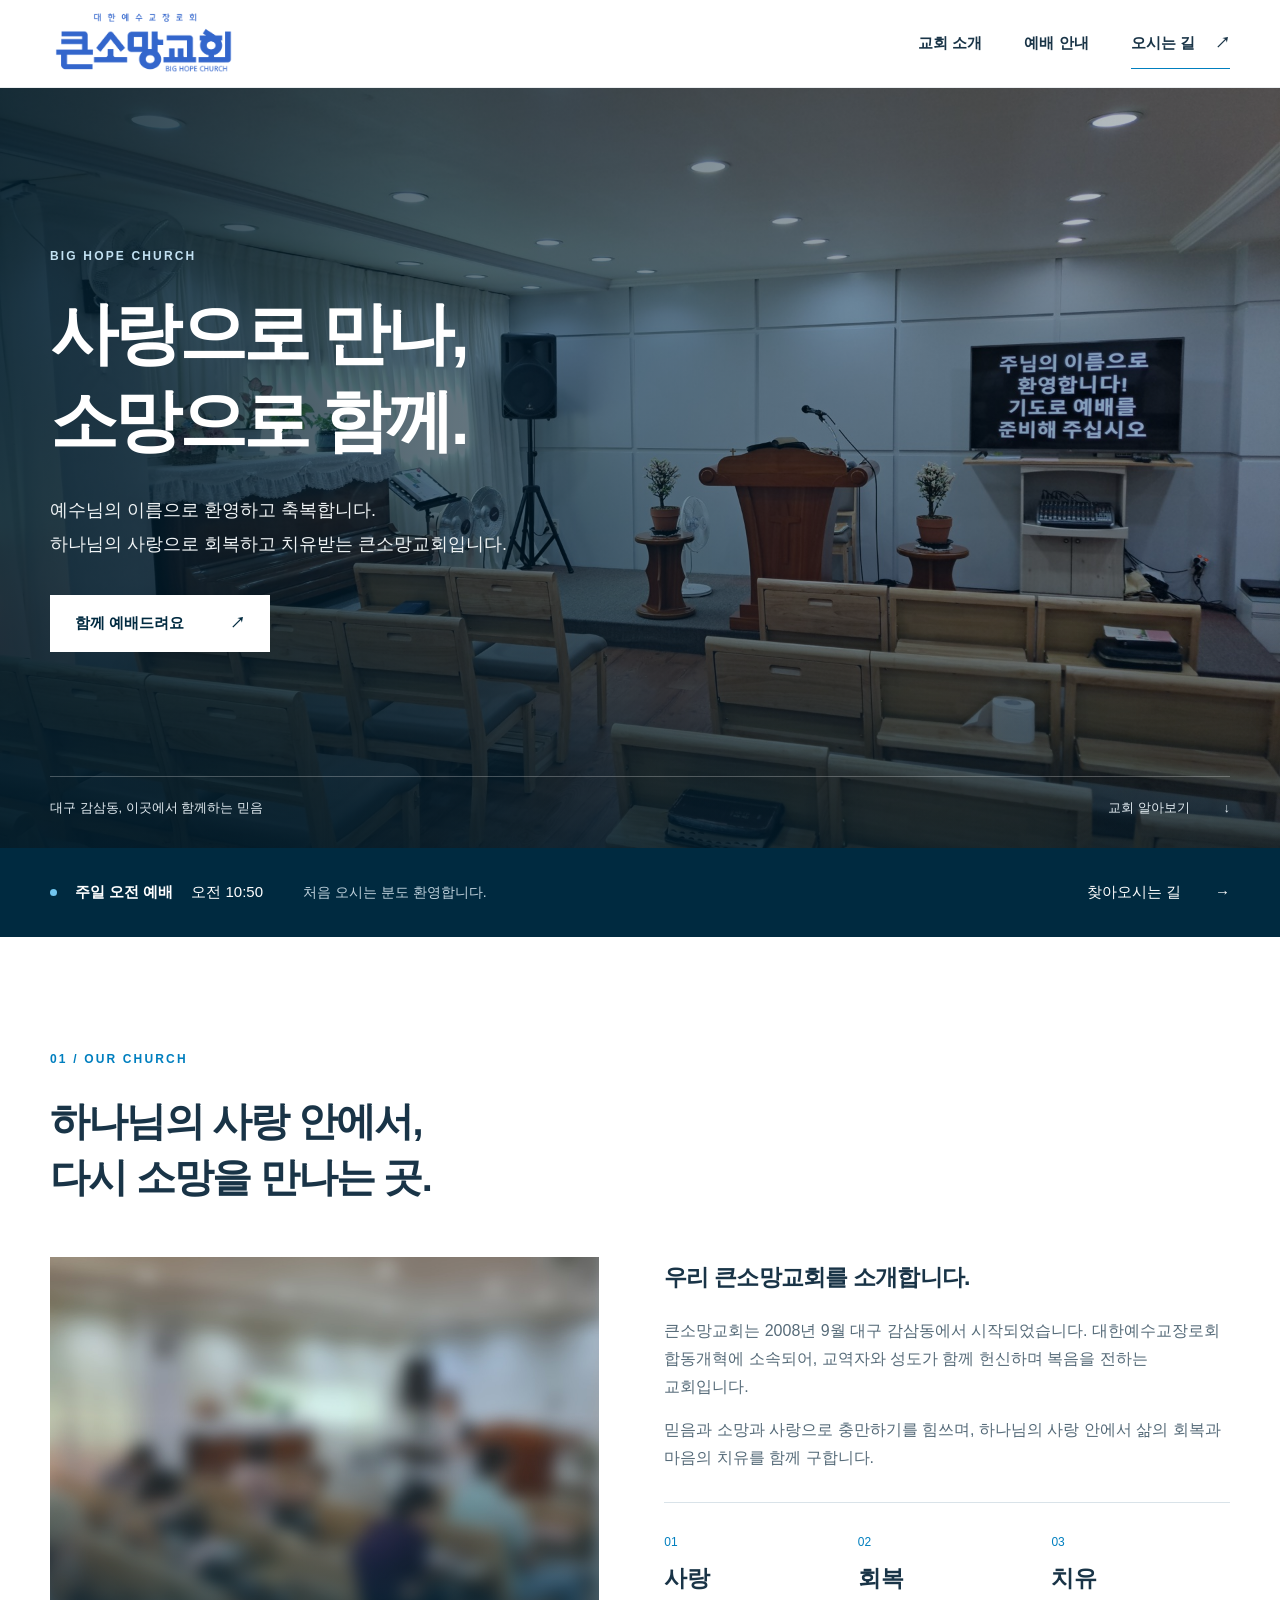
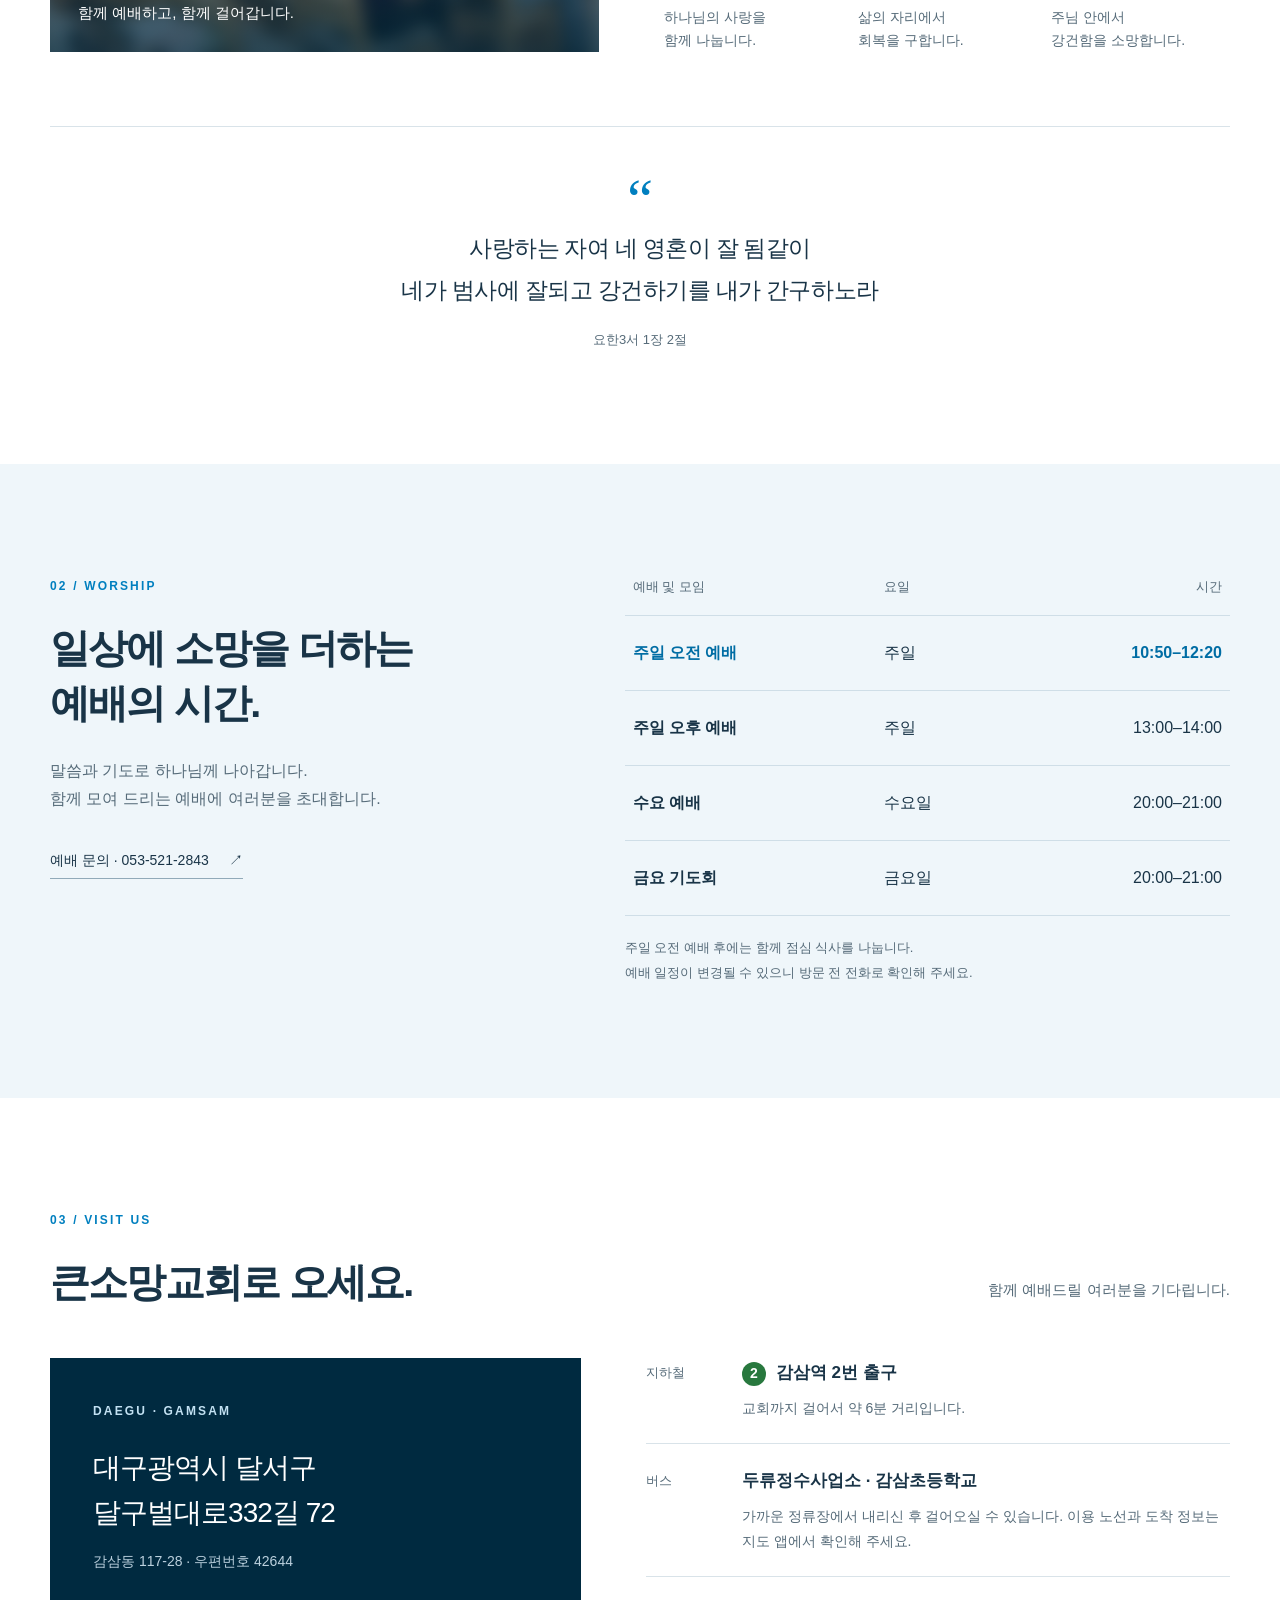
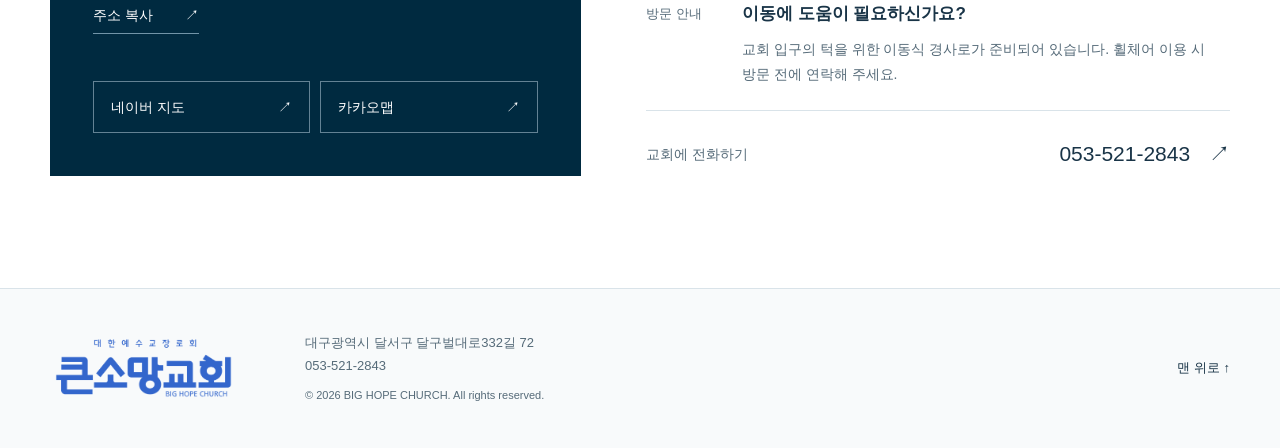
==== index.html @ a85c6374 "Use original church wordmark in header and footer" ====
<!doctype html>
<html lang="ko">
<head>
  <meta charset="utf-8">
  <meta name="viewport" content="width=device-width, initial-scale=1">
  <meta name="theme-color" content="#002a40">
  <title>큰소망교회 | 대구 감삼동 · 사랑, 회복, 치유</title>
  <meta name="description" content="하나님의 사랑으로 회복하고 치유받는 큰소망교회. 대구 달서구 감삼동에 위치한 대한예수교장로회 합동개혁 교회입니다. 교회 소개, 예배 시간, 오시는 길을 안내합니다.">
  <meta property="og:type" content="website">
  <meta property="og:locale" content="ko_KR">
  <meta property="og:title" content="큰소망교회 | 사랑, 회복, 치유">
  <meta property="og:description" content="예수님의 이름으로 환영하고 축복합니다. 대구 감삼동 큰소망교회의 예배와 방문 안내입니다.">
  <link rel="icon" type="image/png" href="assets/logo.png">
  <link rel="stylesheet" href="styles.css">
  <script src="script.js" defer></script>
</head>
<body>
  <a class="skip-link" href="#main">본문 바로가기</a>
  <header class="site-header">
    <div class="container header-inner">
      <a class="brand" href="#home" aria-label="큰소망교회 처음으로"><img class="church-wordmark" src="assets/church-wordmark.png" width="960" height="367" alt="대한예수교장로회 큰소망교회 · BIG HOPE CHURCH"></a>
      <button class="menu-toggle" type="button" aria-controls="main-nav" aria-expanded="false">메뉴 <span aria-hidden="true">☰</span></button>
      <nav id="main-nav" aria-label="주 메뉴"><a href="#about">교회 소개</a><a href="#worship">예배 안내</a><a href="#visit">오시는 길 <span aria-hidden="true">↗</span></a></nav>
    </div>
  </header>
  <main id="main">
    <section id="home" class="hero" aria-labelledby="hero-title">
      <img class="hero-image" src="assets/sanctuary.jpg" alt="큰소망교회 예배당의 강단과 나무 의자" width="1920" height="1080" fetchpriority="high">
      <div class="hero-shade"></div>
      <div class="container hero-content"><p class="eyebrow light">BIG HOPE CHURCH</p><h1 id="hero-title">사랑으로 만나,<br>소망으로 함께.</h1><p class="hero-description">예수님의 이름으로 환영하고 축복합니다.<br>하나님의 사랑으로 회복하고 치유받는 큰소망교회입니다.</p><a class="button button-white" href="#worship">함께 예배드려요 <span aria-hidden="true">↗</span></a></div>
      <div class="container hero-bottom"><span>대구 감삼동, 이곳에서 함께하는 믿음</span><a href="#about">교회 알아보기 <span aria-hidden="true">↓</span></a></div>
    </section>
    <div class="service-strip"><div class="container strip-inner"><div><span class="status-dot"></span><strong>주일 오전 예배</strong><span>오전 10:50</span></div><p>처음 오시는 분도 환영합니다.</p><a href="#visit">찾아오시는 길 <span aria-hidden="true">→</span></a></div></div>
    <section id="about" class="section about" aria-labelledby="about-title"><div class="container">
      <div class="section-heading"><p class="eyebrow">01 / OUR CHURCH</p><h2 id="about-title">하나님의 사랑 안에서,<br>다시 소망을 만나는 곳.</h2></div>
      <div class="about-grid"><div class="about-photo"><img src="assets/worship.jpg" alt="큰소망교회 예배의 풍경" width="1400" height="788" loading="lazy"><span>함께 예배하고, 함께 걸어갑니다.</span></div><div class="about-copy"><h3>우리 큰소망교회를 소개합니다.</h3><p>큰소망교회는 2008년 9월 대구 감삼동에서 시작되었습니다. 대한예수교장로회 합동개혁에 소속되어, 교역자와 성도가 함께 헌신하며 복음을 전하는 교회입니다.</p><p>믿음과 소망과 사랑으로 충만하기를 힘쓰며, 하나님의 사랑 안에서 삶의 회복과 마음의 치유를 함께 구합니다.</p><div class="values"><div><span>01</span><h4>사랑</h4><p>하나님의 사랑을<br>함께 나눕니다.</p></div><div><span>02</span><h4>회복</h4><p>삶의 자리에서<br>회복을 구합니다.</p></div><div><span>03</span><h4>치유</h4><p>주님 안에서<br>강건함을 소망합니다.</p></div></div></div></div>
      <blockquote><span class="quote-mark" aria-hidden="true">“</span><p>사랑하는 자여 네 영혼이 잘 됨같이<br>네가 범사에 잘되고 강건하기를 내가 간구하노라</p><cite>요한3서 1장 2절</cite></blockquote>
    </div></section>
    <section id="worship" class="section worship" aria-labelledby="worship-title"><div class="container worship-grid"><div class="worship-intro"><p class="eyebrow">02 / WORSHIP</p><h2 id="worship-title">일상에 소망을 더하는<br>예배의 시간.</h2><p>말씀과 기도로 하나님께 나아갑니다.<br>함께 모여 드리는 예배에 여러분을 초대합니다.</p><a class="text-link" href="tel:0535212843">예배 문의 · 053-521-2843 <span aria-hidden="true">↗</span></a></div><div class="schedule"><table><caption class="sr-only">큰소망교회 정기 예배 시간</caption><thead><tr><th scope="col">예배 및 모임</th><th scope="col">요일</th><th scope="col">시간</th></tr></thead><tbody><tr class="sunday"><th scope="row">주일 오전 예배</th><td>주일</td><td>10:50–12:20</td></tr><tr><th scope="row">주일 오후 예배</th><td>주일</td><td>13:00–14:00</td></tr><tr><th scope="row">수요 예배</th><td>수요일</td><td>20:00–21:00</td></tr><tr><th scope="row">금요 기도회</th><td>금요일</td><td>20:00–21:00</td></tr></tbody></table><p class="schedule-note">주일 오전 예배 후에는 함께 점심 식사를 나눕니다.<br>예배 일정이 변경될 수 있으니 방문 전 전화로 확인해 주세요.</p></div></div></section>
    <section id="visit" class="section visit" aria-labelledby="visit-title"><div class="container"><div class="visit-heading"><div><p class="eyebrow">03 / VISIT US</p><h2 id="visit-title">큰소망교회로 오세요.</h2></div><p>함께 예배드릴 여러분을 기다립니다.</p></div><div class="visit-grid"><div class="address-panel"><span class="eyebrow light">DAEGU · GAMSAM</span><h3>대구광역시 달서구<br>달구벌대로332길 72</h3><p>감삼동 117-28 · 우편번호 42644</p><button id="copy-address" type="button" class="copy-button">주소 복사 <span aria-hidden="true">↗</span></button><p id="copy-status" class="copy-status" role="status" aria-live="polite"></p><div class="map-links"><a href="https://naver.me/5Tv8i57S" target="_blank" rel="noopener noreferrer">네이버 지도 <span aria-hidden="true">↗</span><span class="sr-only"> (새 창)</span></a><a href="https://kko.to/58W0NsoF6k" target="_blank" rel="noopener noreferrer">카카오맵 <span aria-hidden="true">↗</span><span class="sr-only"> (새 창)</span></a></div></div><div class="directions"><div class="direction-row"><span class="direction-label">지하철</span><div><h3><span class="line-badge">2</span> 감삼역 2번 출구</h3><p>교회까지 걸어서 약 6분 거리입니다.</p></div></div><div class="direction-row"><span class="direction-label">버스</span><div><h3>두류정수사업소 · 감삼초등학교</h3><p>가까운 정류장에서 내리신 후 걸어오실 수 있습니다. 이용 노선과 도착 정보는 지도 앱에서 확인해 주세요.</p></div></div><div class="direction-row"><span class="direction-label">방문 안내</span><div><h3>이동에 도움이 필요하신가요?</h3><p>교회 입구의 턱을 위한 이동식 경사로가 준비되어 있습니다. 휠체어 이용 시 방문 전에 연락해 주세요.</p></div></div><a class="contact-link" href="tel:0535212843"><span>교회에 전화하기</span><strong>053-521-2843 <span aria-hidden="true">↗</span></strong></a></div></div></div></section>
  </main>
  <footer><div class="container footer-inner"><a class="brand footer-brand" href="#home"><img class="church-wordmark" src="assets/church-wordmark.png" width="960" height="367" alt="대한예수교장로회 큰소망교회 · BIG HOPE CHURCH"></a><div><p>대구광역시 달서구 달구벌대로332길 72</p><p><a href="tel:0535212843">053-521-2843</a></p><small>© <span id="year">2026</span> BIG HOPE CHURCH. All rights reserved.</small></div><a class="back-top" href="#home">맨 위로 ↑</a></div></footer>
</body>
</html>
---- styles.css ----
@charset "UTF-8";
:root{--navy:#002a40;--blue:#007fbf;--ink:#193447;--muted:#566b79;--pale:#eff6fa;--line:#d9e3e9;--white:#fff;--header:88px}
*{box-sizing:border-box}html{scroll-behavior:smooth;scroll-padding-top:calc(var(--header) + 24px)}body{margin:0;color:var(--ink);font-family:-apple-system,BlinkMacSystemFont,"Apple SD Gothic Neo","Malgun Gothic","Noto Sans KR",sans-serif;font-size:16px;line-height:1.75;word-break:keep-all}a{color:inherit;text-decoration:none}button{font:inherit;cursor:pointer}img{max-width:100%;display:block}h1,h2,h3,h4,p{margin:0}a,button{-webkit-tap-highlight-color:transparent}a:focus-visible,button:focus-visible{outline:3px solid #e99423;outline-offset:6px}button:hover,a:hover{transition:color .2s,background .2s}.container{width:min(1180px,calc(100% - 96px));margin-inline:auto}.sr-only{position:absolute;width:1px;height:1px;margin:-1px;overflow:hidden;clip-path:inset(50%);white-space:nowrap}.skip-link{position:fixed;top:-100px;left:20px;z-index:30;padding:10px 20px;background:white;color:var(--navy)}.skip-link:focus{top:12px}.site-header{height:var(--header);position:sticky;top:0;z-index:20;background:rgba(255,255,255,.97);border-bottom:1px solid rgba(0,42,64,.08)}.header-inner{display:flex;justify-content:space-between;align-items:center;height:100%}.brand{display:flex;align-items:center;gap:12px}.brand img{object-fit:contain;width:36px;height:46px}.brand small{display:block;font-size:11px;letter-spacing:.035em;line-height:1.6}.brand strong{display:block;font-size:26px;line-height:1.3;letter-spacing:-1px}.header-inner nav{display:flex;align-items:center;gap:42px;font-size:15px;font-weight:600}.header-inner nav a{padding:12px 0}.header-inner nav a:hover,.header-inner nav a[aria-current]{color:var(--blue)}.header-inner nav a:last-child{border-bottom:1px solid var(--blue)}.header-inner nav span{margin-left:16px}.menu-toggle{display:none}.hero{position:relative;min-height:660px;height:min(760px,calc(100svh - 88px));color:#fff;background:var(--navy);isolation:isolate;display:flex;align-items:center}.hero-image,.hero-shade{position:absolute;inset:0;width:100%;height:100%;z-index:-2}.hero-image{object-fit:cover;object-position:center 53%}.hero-shade{z-index:-1;background:linear-gradient(90deg,rgba(0,28,43,.86),rgba(0,29,45,.48) 56%,rgba(0,24,38,.23)),linear-gradient(0deg,rgba(0,24,38,.65),transparent 35%)}.hero-content{padding-bottom:38px}.eyebrow{color:var(--blue);font-weight:700;font-size:12px;letter-spacing:.18em;margin-bottom:24px}.eyebrow.light{color:#c2e1f2}.hero h1{font-size:clamp(44px,5.3vw,72px);font-weight:600;letter-spacing:-.055em;line-height:1.28}.hero-description{margin:28px 0 34px;color:#f0f4f6;font-size:18px;line-height:1.9}.button{display:inline-flex;align-items:center;justify-content:space-between;gap:46px;padding:15px 25px;font-size:15px;font-weight:700}.button-white{background:#fff;color:var(--navy)}.button-white:hover{background:#dbeefa}.hero-bottom{position:absolute;bottom:28px;left:0;right:0;display:flex;justify-content:space-between;align-items:center;border-top:1px solid #ffffff40;padding-top:20px;font-size:13px;color:#e3ecf2}.hero-bottom a span{margin-left:30px}.service-strip{background:var(--navy);color:white}.strip-inner{min-height:89px;display:flex;align-items:center;gap:40px;font-size:15px}.strip-inner>div{display:flex;align-items:center;gap:18px}.status-dot{width:7px;height:7px;background:#71c5ef;border-radius:50%}.strip-inner p{color:#bed0db;font-size:14px}.strip-inner>a{margin-left:auto}.strip-inner>a span{margin-left:30px}.section{padding:112px 0}.section h2{font-size:clamp(30px,3.1vw,43px);line-height:1.4;letter-spacing:-.045em;font-weight:600}.section-heading{margin-bottom:52px}.about-grid{display:grid;grid-template-columns:1fr 1.03fr;gap:65px;align-items:center}.about-photo{position:relative;align-self:stretch;min-height:365px;overflow:hidden}.about-photo img{width:100%;height:100%;object-fit:cover}.about-photo:after{content:"";position:absolute;inset:40% 0 0;background:linear-gradient(transparent,#002a40b8)}.about-photo>span{position:absolute;bottom:26px;left:28px;color:white;z-index:1;font-size:15px}.about-copy h3{font-size:23px;margin-bottom:20px;letter-spacing:-.035em}.about-copy>p{color:var(--muted);margin-bottom:15px}.values{display:grid;grid-template-columns:repeat(3,1fr);margin-top:30px;border-top:1px solid var(--line);padding-top:24px;gap:15px}.values span{font-size:12px;color:var(--blue)}.values h4{font-size:23px;margin:3px 0 7px}.values p{font-size:14px;color:var(--muted);line-height:1.65}blockquote{text-align:center;margin:74px 0 0;border-top:1px solid var(--line);padding-top:43px}.quote-mark{font-family:Georgia,serif;color:var(--blue);font-size:58px;line-height:1}blockquote p{font-family:Georgia,"AppleMyungjo","Batang",serif;font-size:23px;line-height:1.85;letter-spacing:-.02em}blockquote cite{display:block;margin-top:16px;font-style:normal;font-size:13px;color:var(--muted)}.worship{background:var(--pale)}.worship-grid{display:grid;grid-template-columns:1fr 1.2fr;gap:70px}.worship-intro>p:not(.eyebrow){margin-top:25px;color:var(--muted)}.text-link{display:inline-block;margin-top:35px;font-size:14px;border-bottom:1px solid #91aab9;padding-bottom:6px}.text-link span{margin-left:16px}.schedule table{width:100%;border-collapse:collapse;font-size:16px}.schedule th,.schedule td{text-align:left;padding:23px 8px;border-bottom:1px solid #cfdee7}.schedule thead th{font-size:13px;font-weight:500;color:var(--muted);padding-top:0;padding-bottom:17px}.schedule tbody th{font-weight:600}.schedule td:last-child{text-align:right;font-variant-numeric:tabular-nums;white-space:nowrap}.schedule thead th:last-child{text-align:right}.sunday th,.sunday td:last-child{color:#006da4;font-weight:700}.schedule-note{font-size:13px;color:var(--muted);margin-top:20px;line-height:1.9}.visit-heading{display:flex;justify-content:space-between;align-items:end;margin-bottom:48px}.visit-heading>p{color:var(--muted);font-size:15px;margin-bottom:7px}.visit-grid{display:grid;grid-template-columns:1fr 1.1fr;gap:65px}.address-panel{background:var(--navy);color:#fff;padding:43px;display:flex;flex-direction:column;align-items:start}.address-panel h3{font-size:28px;line-height:1.6;font-weight:500;letter-spacing:-.035em}.address-panel>p{font-size:14px;color:#bbd1de;margin-top:13px}.copy-button{background:none;border:0;border-bottom:1px solid #7194a8;color:white;font-size:14px;padding:5px 0;margin-top:25px}.copy-button span{margin-left:28px}.address-panel .copy-status{min-height:23px;font-size:13px;margin:7px 0 17px}.map-links{display:flex;width:100%;gap:10px;margin-top:auto}.map-links a{padding:13px 17px;border:1px solid #638294;flex:1;font-size:14px;display:flex;justify-content:space-between}.map-links a:hover{background:#16445d}.direction-row{display:grid;grid-template-columns:80px 1fr;gap:16px;padding:22px 0;border-bottom:1px solid var(--line)}.direction-row:first-child{padding-top:0}.direction-label{font-size:13px;color:var(--muted);padding-top:4px}.direction-row h3{font-size:17px;font-weight:600}.direction-row p{font-size:14px;color:var(--muted);margin-top:8px;line-height:1.8}.line-badge{display:inline-flex;align-items:center;justify-content:center;background:#28783e;color:white;border-radius:50%;width:24px;height:24px;font-size:14px;margin-right:5px}.contact-link{display:flex;justify-content:space-between;align-items:center;margin-top:25px}.contact-link>span{font-size:14px;color:var(--muted)}.contact-link strong{font-size:21px;font-weight:500}.contact-link strong span{margin-left:13px}footer{border-top:1px solid var(--line);padding:43px 0;background:#f8fafb}.footer-inner{display:flex;gap:65px;align-items:center}.footer-brand{flex-shrink:0}.footer-inner>div p{font-size:13px;color:var(--muted)}.footer-inner>div small{font-size:11px;color:var(--muted);display:block;margin-top:8px}.back-top{margin-left:auto;font-size:13px;white-space:nowrap}
@media(min-width:1600px){.hero{max-height:840px;height:75vh}}@media(max-width:1000px){.container{width:calc(100% - 56px)}.about-grid,.worship-grid,.visit-grid{gap:35px}.strip-inner{gap:22px}.strip-inner p{display:none}.about-copy h3{font-size:21px}.about-photo{min-height:390px}.address-panel{padding:30px}.address-panel h3{font-size:24px}.direction-row{grid-template-columns:65px 1fr;gap:10px}.visit-heading{display:block}.visit-heading>p{margin-top:15px}.footer-inner{gap:30px}.schedule th,.schedule td{padding:23px 4px;font-size:14px}}
@media(max-width:700px){:root{--header:76px}.container{width:calc(100% - 40px)}.brand strong{font-size:23px}.brand small{font-size:10px}.brand img{width:30px;height:39px}.menu-toggle{display:flex;align-items:center;gap:12px;background:none;border:1px solid var(--line);padding:6px 10px;color:var(--navy);font-size:14px}.header-inner nav{display:none;position:absolute;left:0;right:0;top:76px;padding:16px 20px 24px;background:white;box-shadow:0 12px 18px #002a4015;gap:0;align-items:stretch}.header-inner nav.is-open{display:flex;flex-direction:column}.header-inner nav a{padding:12px 5px;border-bottom:1px solid var(--line)}.hero{min-height:570px;height:calc(85svh - 76px);max-height:720px}.hero-image{object-position:59% center}.hero-shade{background:linear-gradient(90deg,#001e30d9,#001e3061),linear-gradient(0deg,#001e3077,transparent)}.hero-content{padding-bottom:36px}.hero .eyebrow{font-size:11px;margin-bottom:22px}.hero h1{font-size:46px}.hero-description{font-size:15px;line-height:1.9;margin:24px 0 28px;max-width:340px}.button{font-size:14px;padding:13px 20px}.hero-bottom{font-size:11px;bottom:22px;padding-top:16px;gap:20px}.hero-bottom>span{max-width:180px}.hero-bottom a{white-space:nowrap}.hero-bottom a span{margin-left:10px}.strip-inner{min-height:82px;font-size:13px;gap:12px}.strip-inner>div{gap:10px;flex-wrap:wrap}.strip-inner>a{font-size:12px;white-space:nowrap}.strip-inner>a span{margin-left:8px}.section{padding:72px 0}.section h2{font-size:32px}.eyebrow{font-size:11px;margin-bottom:18px}.section-heading{margin-bottom:32px}.about-grid,.worship-grid,.visit-grid{grid-template-columns:1fr;gap:32px}.about-photo{min-height:0;aspect-ratio:1.4}.about-photo img{height:100%}.about-copy h3{font-size:22px}.about-copy>p{font-size:15px}.values{gap:12px}.values p{font-size:13px}blockquote{margin-top:45px;padding-top:32px}blockquote p{font-size:18px}blockquote cite{font-size:12px}.worship-intro>p:not(.eyebrow){font-size:15px;margin-top:20px}.text-link{margin-top:22px}.schedule{margin-top:10px}.schedule th,.schedule td{padding:20px 3px;font-size:14px}.schedule-note{font-size:12px}.visit-heading{margin-bottom:30px}.address-panel{padding:30px}.address-panel h3{font-size:26px}.direction-row{grid-template-columns:67px 1fr;padding:22px 0}.direction-row h3{font-size:16px}.footer-inner{align-items:start;flex-wrap:wrap;gap:25px}.footer-inner>div{width:100%;order:3}.back-top{padding-top:12px}.contact-link strong{font-size:20px}}
@media(prefers-reduced-motion:reduce){html{scroll-behavior:auto}*,*:before,*:after{transition:none!important;animation:none!important}}

/* Official church wordmark, including the original lettering. */
.brand img.church-wordmark{width:190px;height:auto;object-fit:contain}
@media(max-width:700px){.brand img.church-wordmark{width:160px;height:auto}}
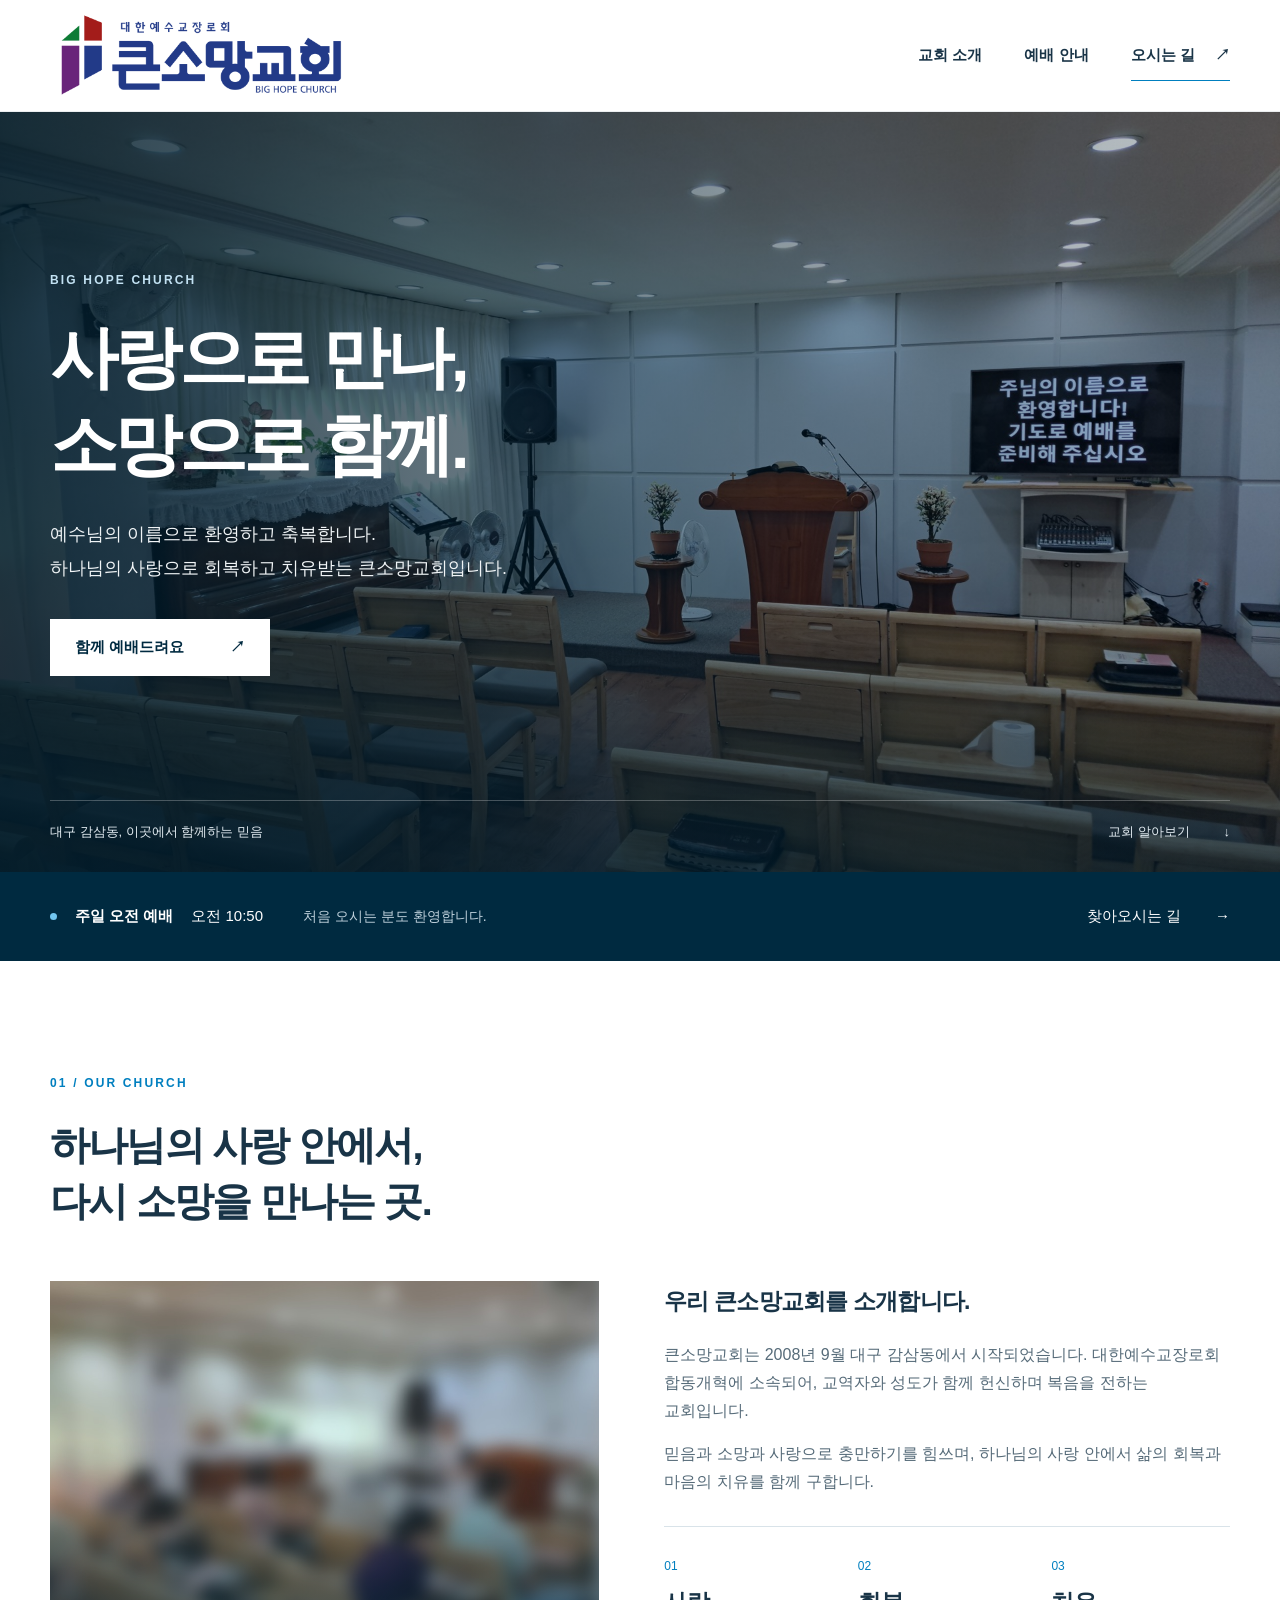
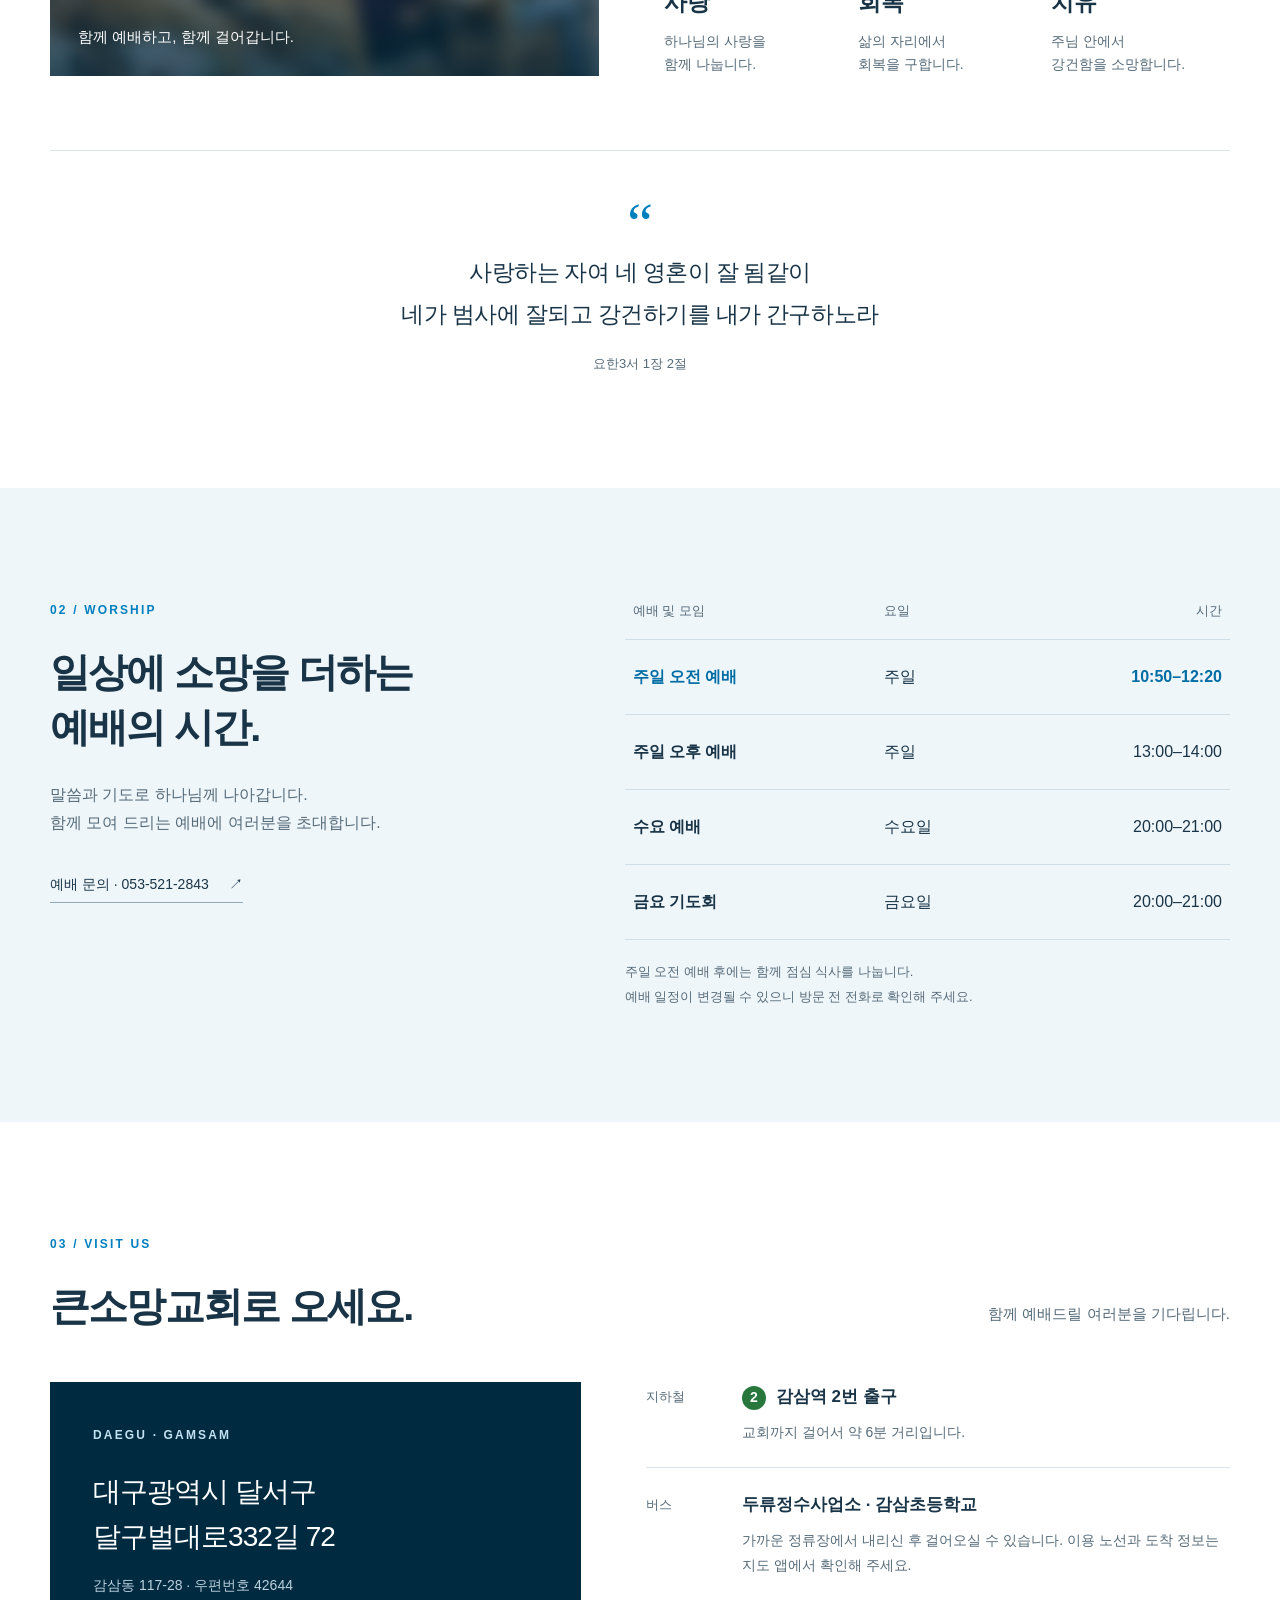
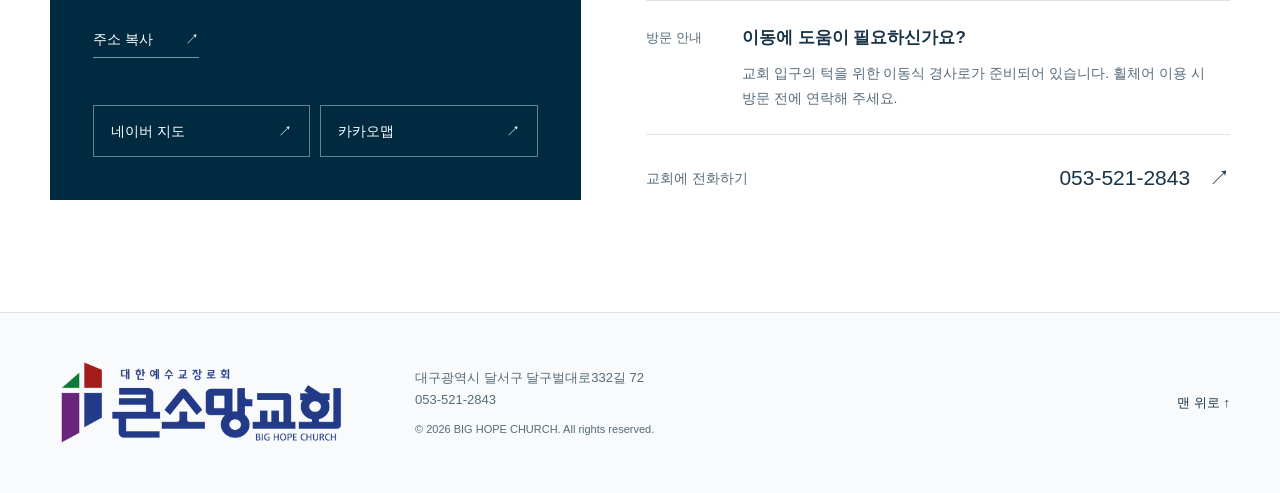
==== commit 96d33ed1: "Use larger horizontal church logo with symbol and lettering" ====
--- a/index.html
+++ b/index.html
@@ -18,7 +18,7 @@
   <a class="skip-link" href="#main">본문 바로가기</a>
   <header class="site-header">
     <div class="container header-inner">
-      <a class="brand" href="#home" aria-label="큰소망교회 처음으로"><img class="church-wordmark" src="assets/church-wordmark.png" width="960" height="367" alt="대한예수교장로회 큰소망교회 · BIG HOPE CHURCH"></a>
+      <a class="brand" href="#home" aria-label="큰소망교회 처음으로"><img class="church-wordmark" src="assets/church-logo-horizontal.png" width="960" height="298" alt="대한예수교장로회 큰소망교회 · BIG HOPE CHURCH"></a>
       <button class="menu-toggle" type="button" aria-controls="main-nav" aria-expanded="false">메뉴 <span aria-hidden="true">☰</span></button>
       <nav id="main-nav" aria-label="주 메뉴"><a href="#about">교회 소개</a><a href="#worship">예배 안내</a><a href="#visit">오시는 길 <span aria-hidden="true">↗</span></a></nav>
     </div>
@@ -39,6 +39,6 @@
     <section id="worship" class="section worship" aria-labelledby="worship-title"><div class="container worship-grid"><div class="worship-intro"><p class="eyebrow">02 / WORSHIP</p><h2 id="worship-title">일상에 소망을 더하는<br>예배의 시간.</h2><p>말씀과 기도로 하나님께 나아갑니다.<br>함께 모여 드리는 예배에 여러분을 초대합니다.</p><a class="text-link" href="tel:0535212843">예배 문의 · 053-521-2843 <span aria-hidden="true">↗</span></a></div><div class="schedule"><table><caption class="sr-only">큰소망교회 정기 예배 시간</caption><thead><tr><th scope="col">예배 및 모임</th><th scope="col">요일</th><th scope="col">시간</th></tr></thead><tbody><tr class="sunday"><th scope="row">주일 오전 예배</th><td>주일</td><td>10:50–12:20</td></tr><tr><th scope="row">주일 오후 예배</th><td>주일</td><td>13:00–14:00</td></tr><tr><th scope="row">수요 예배</th><td>수요일</td><td>20:00–21:00</td></tr><tr><th scope="row">금요 기도회</th><td>금요일</td><td>20:00–21:00</td></tr></tbody></table><p class="schedule-note">주일 오전 예배 후에는 함께 점심 식사를 나눕니다.<br>예배 일정이 변경될 수 있으니 방문 전 전화로 확인해 주세요.</p></div></div></section>
     <section id="visit" class="section visit" aria-labelledby="visit-title"><div class="container"><div class="visit-heading"><div><p class="eyebrow">03 / VISIT US</p><h2 id="visit-title">큰소망교회로 오세요.</h2></div><p>함께 예배드릴 여러분을 기다립니다.</p></div><div class="visit-grid"><div class="address-panel"><span class="eyebrow light">DAEGU · GAMSAM</span><h3>대구광역시 달서구<br>달구벌대로332길 72</h3><p>감삼동 117-28 · 우편번호 42644</p><button id="copy-address" type="button" class="copy-button">주소 복사 <span aria-hidden="true">↗</span></button><p id="copy-status" class="copy-status" role="status" aria-live="polite"></p><div class="map-links"><a href="https://naver.me/5Tv8i57S" target="_blank" rel="noopener noreferrer">네이버 지도 <span aria-hidden="true">↗</span><span class="sr-only"> (새 창)</span></a><a href="https://kko.to/58W0NsoF6k" target="_blank" rel="noopener noreferrer">카카오맵 <span aria-hidden="true">↗</span><span class="sr-only"> (새 창)</span></a></div></div><div class="directions"><div class="direction-row"><span class="direction-label">지하철</span><div><h3><span class="line-badge">2</span> 감삼역 2번 출구</h3><p>교회까지 걸어서 약 6분 거리입니다.</p></div></div><div class="direction-row"><span class="direction-label">버스</span><div><h3>두류정수사업소 · 감삼초등학교</h3><p>가까운 정류장에서 내리신 후 걸어오실 수 있습니다. 이용 노선과 도착 정보는 지도 앱에서 확인해 주세요.</p></div></div><div class="direction-row"><span class="direction-label">방문 안내</span><div><h3>이동에 도움이 필요하신가요?</h3><p>교회 입구의 턱을 위한 이동식 경사로가 준비되어 있습니다. 휠체어 이용 시 방문 전에 연락해 주세요.</p></div></div><a class="contact-link" href="tel:0535212843"><span>교회에 전화하기</span><strong>053-521-2843 <span aria-hidden="true">↗</span></strong></a></div></div></div></section>
   </main>
-  <footer><div class="container footer-inner"><a class="brand footer-brand" href="#home"><img class="church-wordmark" src="assets/church-wordmark.png" width="960" height="367" alt="대한예수교장로회 큰소망교회 · BIG HOPE CHURCH"></a><div><p>대구광역시 달서구 달구벌대로332길 72</p><p><a href="tel:0535212843">053-521-2843</a></p><small>© <span id="year">2026</span> BIG HOPE CHURCH. All rights reserved.</small></div><a class="back-top" href="#home">맨 위로 ↑</a></div></footer>
+  <footer><div class="container footer-inner"><a class="brand footer-brand" href="#home"><img class="church-wordmark" src="assets/church-logo-horizontal.png" width="960" height="298" alt="대한예수교장로회 큰소망교회 · BIG HOPE CHURCH"></a><div><p>대구광역시 달서구 달구벌대로332길 72</p><p><a href="tel:0535212843">053-521-2843</a></p><small>© <span id="year">2026</span> BIG HOPE CHURCH. All rights reserved.</small></div><a class="back-top" href="#home">맨 위로 ↑</a></div></footer>
 </body>
 </html>
--- a/styles.css
+++ b/styles.css
@@ -6,5 +6,6 @@
 @media(prefers-reduced-motion:reduce){html{scroll-behavior:auto}*,*:before,*:after{transition:none!important;animation:none!important}}
 
 /* Official church wordmark, including the original lettering. */
-.brand img.church-wordmark{width:190px;height:auto;object-fit:contain}
-@media(max-width:700px){.brand img.church-wordmark{width:160px;height:auto}}
+.brand img.church-wordmark{width:300px;height:auto;object-fit:contain}
+:root{--header:112px}
+@media(max-width:700px){:root{--header:92px}.header-inner nav{top:var(--header)}.brand img.church-wordmark{width:clamp(200px,58vw,260px);height:auto}.header-inner{width:calc(100% - 28px)}.header-inner .brand{min-width:0;flex-shrink:1}.header-inner .menu-toggle{flex-shrink:0;margin-left:12px}.hero{height:calc(85svh - var(--header))}}
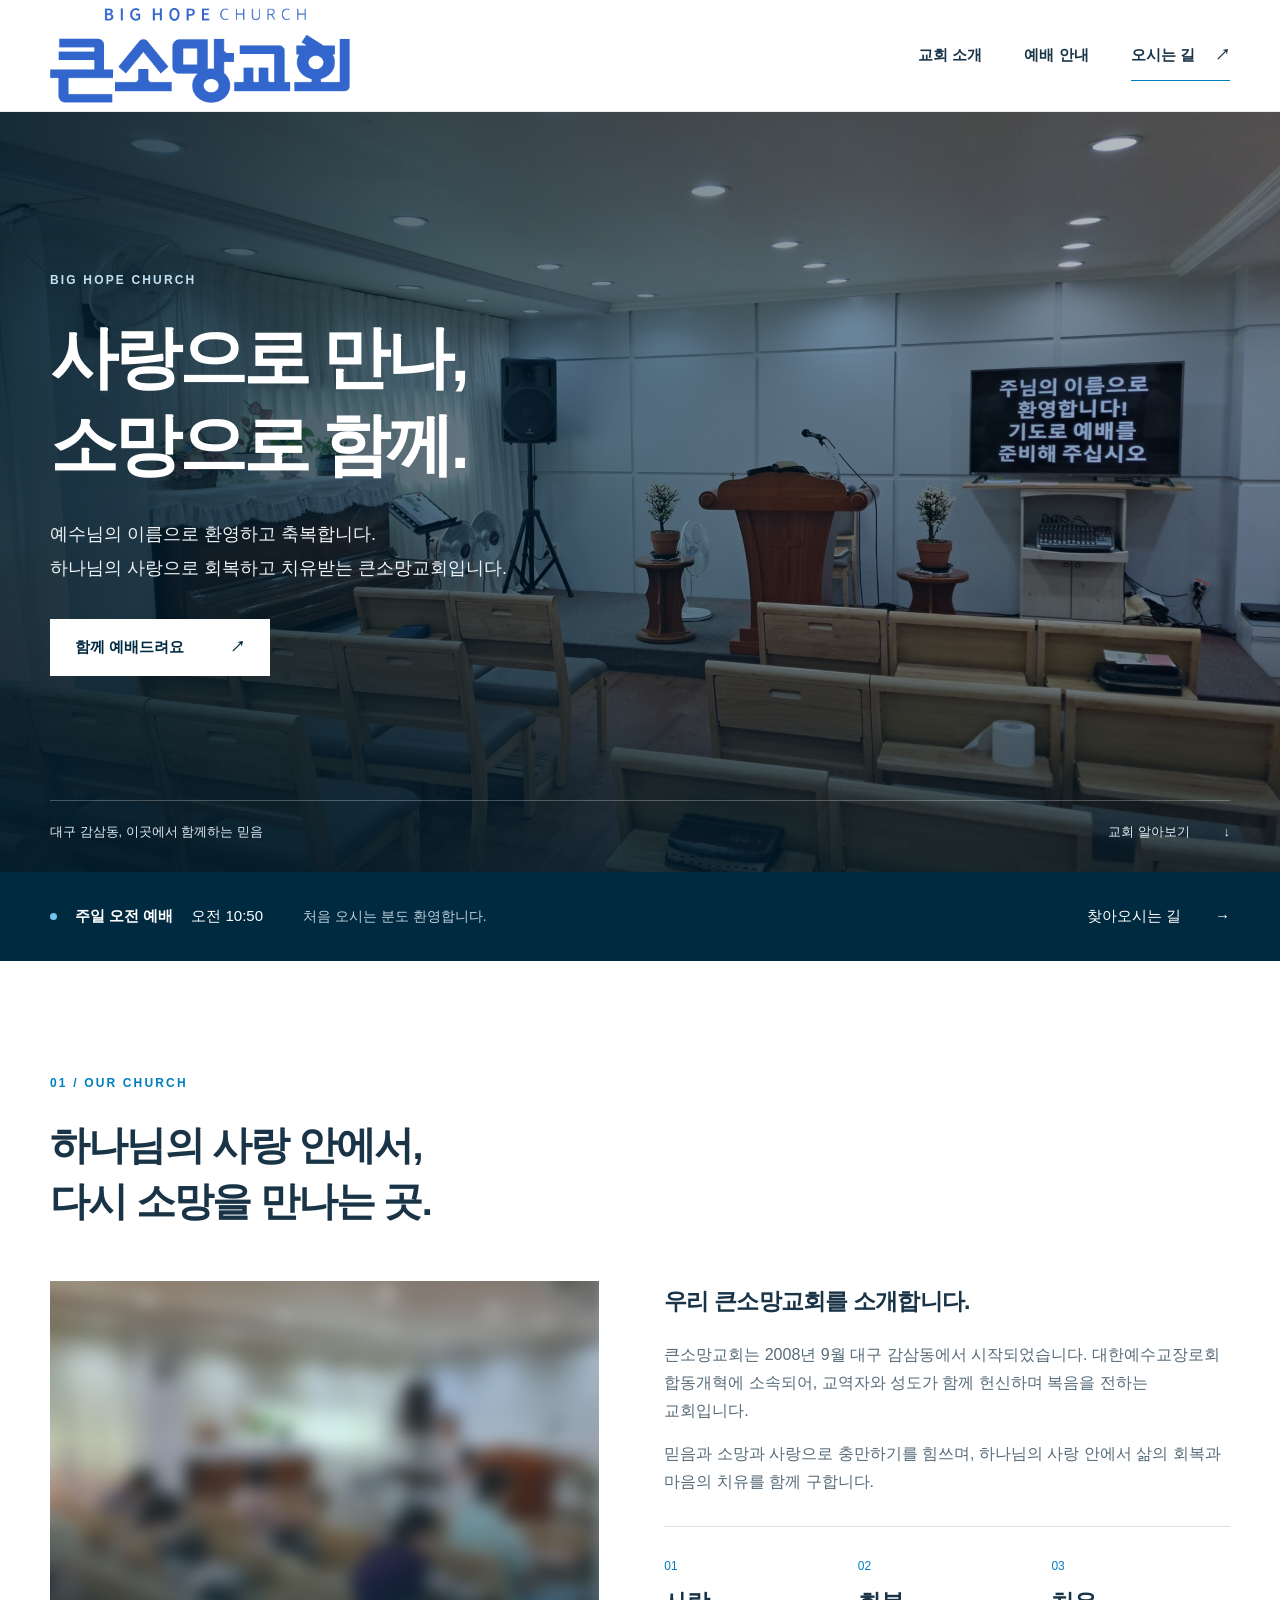
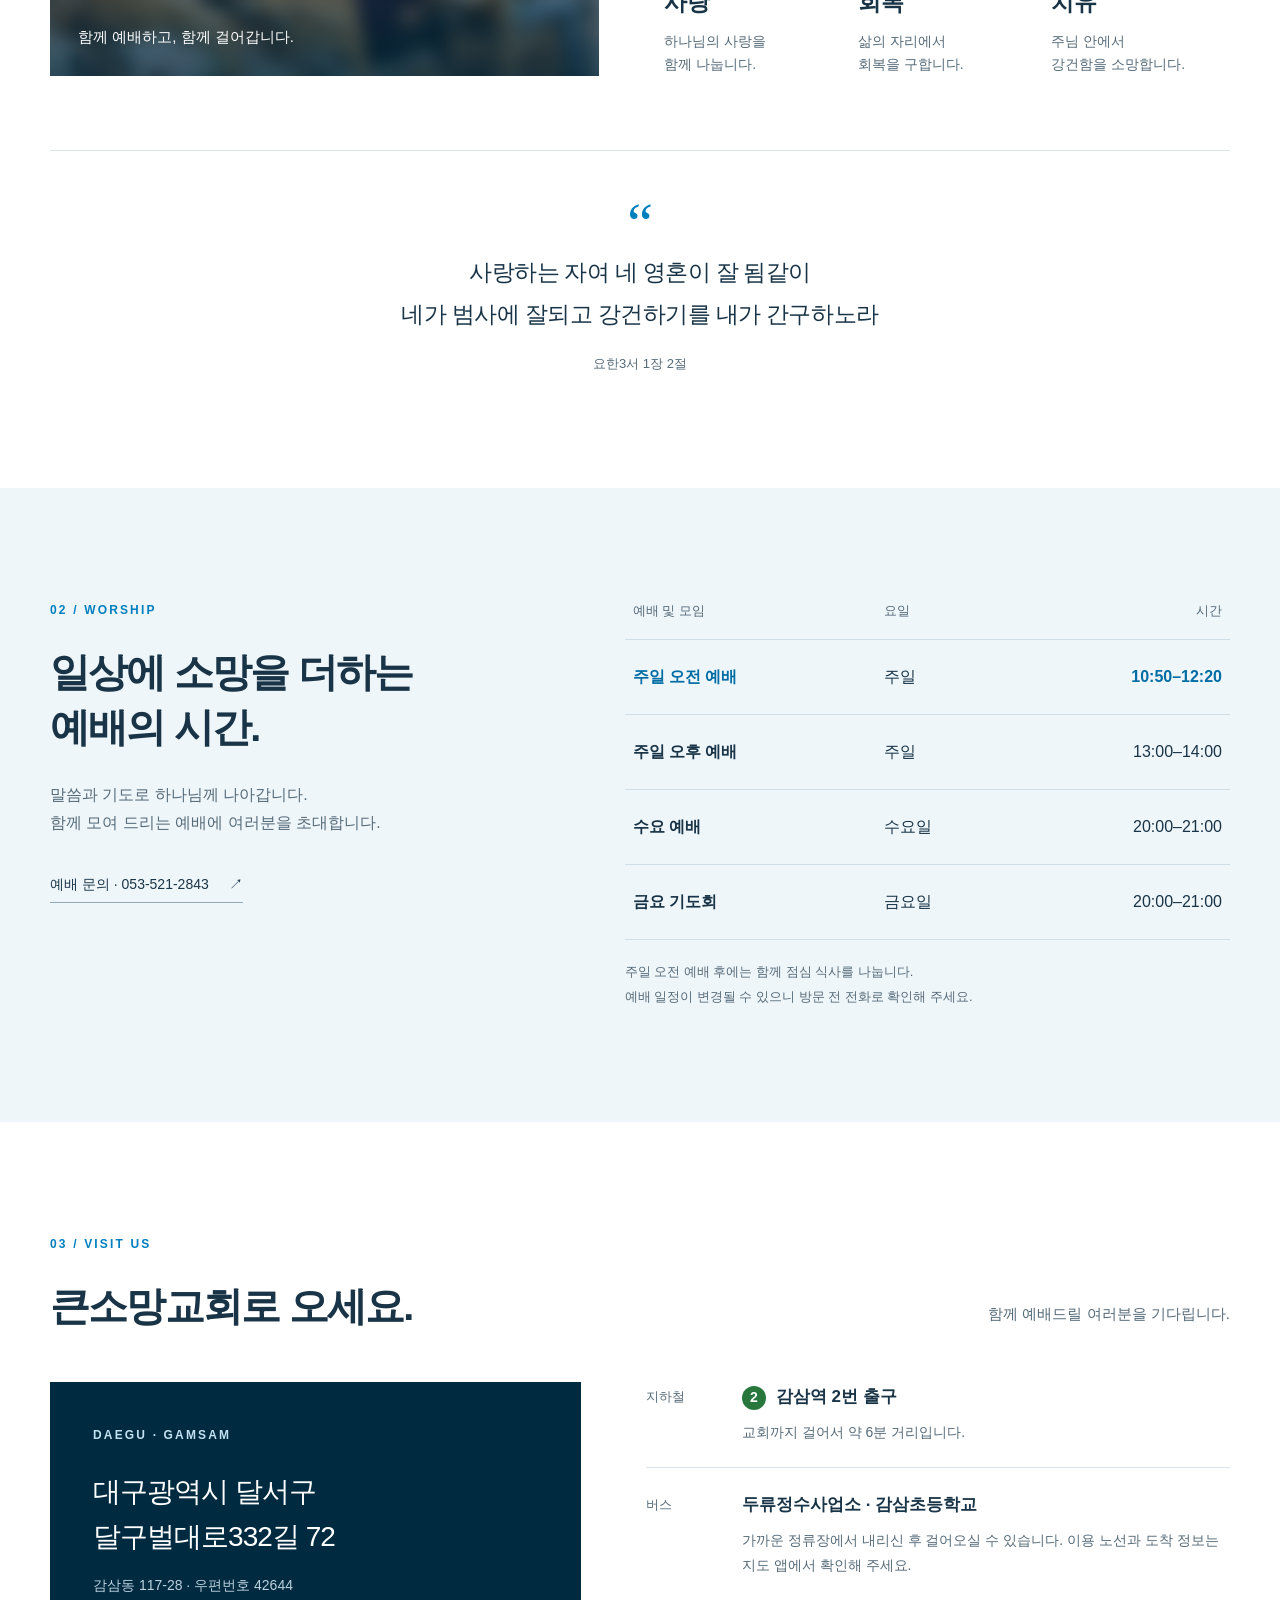
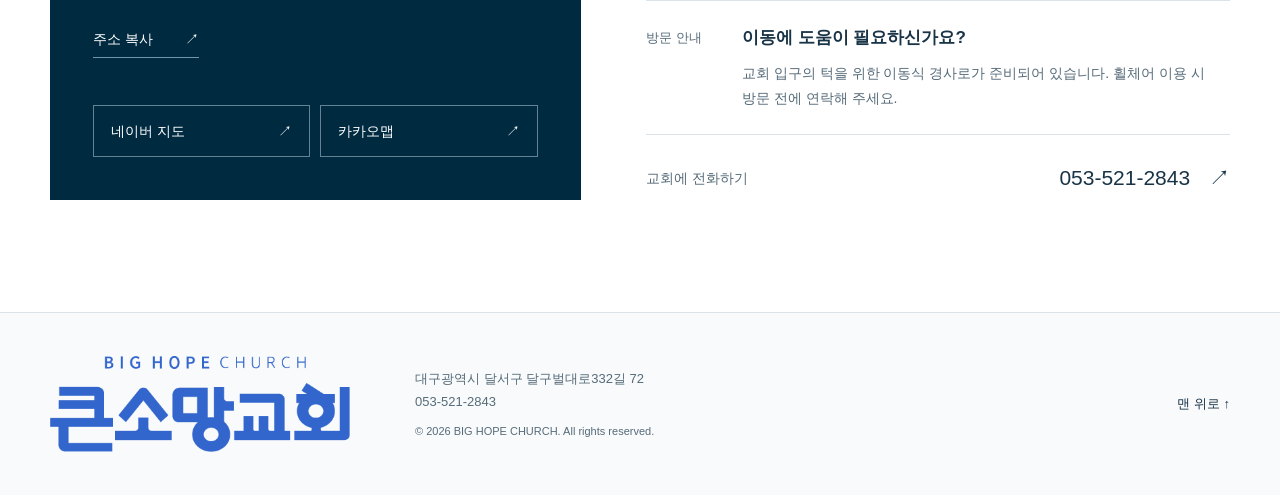
==== commit 55e4f453: "Use selected upper-right COLOR1 logo with English heading" ====
--- a/index.html
+++ b/index.html
@@ -18,7 +18,7 @@
   <a class="skip-link" href="#main">본문 바로가기</a>
   <header class="site-header">
     <div class="container header-inner">
-      <a class="brand" href="#home" aria-label="큰소망교회 처음으로"><img class="church-wordmark" src="assets/church-logo-horizontal.png" width="960" height="298" alt="대한예수교장로회 큰소망교회 · BIG HOPE CHURCH"></a>
+      <a class="brand" href="#home" aria-label="큰소망교회 처음으로"><img class="church-wordmark" src="assets/church-logo-english-top.png" width="444" height="142" alt="큰소망교회 · BIG HOPE CHURCH"></a>
       <button class="menu-toggle" type="button" aria-controls="main-nav" aria-expanded="false">메뉴 <span aria-hidden="true">☰</span></button>
       <nav id="main-nav" aria-label="주 메뉴"><a href="#about">교회 소개</a><a href="#worship">예배 안내</a><a href="#visit">오시는 길 <span aria-hidden="true">↗</span></a></nav>
     </div>
@@ -39,6 +39,6 @@
     <section id="worship" class="section worship" aria-labelledby="worship-title"><div class="container worship-grid"><div class="worship-intro"><p class="eyebrow">02 / WORSHIP</p><h2 id="worship-title">일상에 소망을 더하는<br>예배의 시간.</h2><p>말씀과 기도로 하나님께 나아갑니다.<br>함께 모여 드리는 예배에 여러분을 초대합니다.</p><a class="text-link" href="tel:0535212843">예배 문의 · 053-521-2843 <span aria-hidden="true">↗</span></a></div><div class="schedule"><table><caption class="sr-only">큰소망교회 정기 예배 시간</caption><thead><tr><th scope="col">예배 및 모임</th><th scope="col">요일</th><th scope="col">시간</th></tr></thead><tbody><tr class="sunday"><th scope="row">주일 오전 예배</th><td>주일</td><td>10:50–12:20</td></tr><tr><th scope="row">주일 오후 예배</th><td>주일</td><td>13:00–14:00</td></tr><tr><th scope="row">수요 예배</th><td>수요일</td><td>20:00–21:00</td></tr><tr><th scope="row">금요 기도회</th><td>금요일</td><td>20:00–21:00</td></tr></tbody></table><p class="schedule-note">주일 오전 예배 후에는 함께 점심 식사를 나눕니다.<br>예배 일정이 변경될 수 있으니 방문 전 전화로 확인해 주세요.</p></div></div></section>
     <section id="visit" class="section visit" aria-labelledby="visit-title"><div class="container"><div class="visit-heading"><div><p class="eyebrow">03 / VISIT US</p><h2 id="visit-title">큰소망교회로 오세요.</h2></div><p>함께 예배드릴 여러분을 기다립니다.</p></div><div class="visit-grid"><div class="address-panel"><span class="eyebrow light">DAEGU · GAMSAM</span><h3>대구광역시 달서구<br>달구벌대로332길 72</h3><p>감삼동 117-28 · 우편번호 42644</p><button id="copy-address" type="button" class="copy-button">주소 복사 <span aria-hidden="true">↗</span></button><p id="copy-status" class="copy-status" role="status" aria-live="polite"></p><div class="map-links"><a href="https://naver.me/5Tv8i57S" target="_blank" rel="noopener noreferrer">네이버 지도 <span aria-hidden="true">↗</span><span class="sr-only"> (새 창)</span></a><a href="https://kko.to/58W0NsoF6k" target="_blank" rel="noopener noreferrer">카카오맵 <span aria-hidden="true">↗</span><span class="sr-only"> (새 창)</span></a></div></div><div class="directions"><div class="direction-row"><span class="direction-label">지하철</span><div><h3><span class="line-badge">2</span> 감삼역 2번 출구</h3><p>교회까지 걸어서 약 6분 거리입니다.</p></div></div><div class="direction-row"><span class="direction-label">버스</span><div><h3>두류정수사업소 · 감삼초등학교</h3><p>가까운 정류장에서 내리신 후 걸어오실 수 있습니다. 이용 노선과 도착 정보는 지도 앱에서 확인해 주세요.</p></div></div><div class="direction-row"><span class="direction-label">방문 안내</span><div><h3>이동에 도움이 필요하신가요?</h3><p>교회 입구의 턱을 위한 이동식 경사로가 준비되어 있습니다. 휠체어 이용 시 방문 전에 연락해 주세요.</p></div></div><a class="contact-link" href="tel:0535212843"><span>교회에 전화하기</span><strong>053-521-2843 <span aria-hidden="true">↗</span></strong></a></div></div></div></section>
   </main>
-  <footer><div class="container footer-inner"><a class="brand footer-brand" href="#home"><img class="church-wordmark" src="assets/church-logo-horizontal.png" width="960" height="298" alt="대한예수교장로회 큰소망교회 · BIG HOPE CHURCH"></a><div><p>대구광역시 달서구 달구벌대로332길 72</p><p><a href="tel:0535212843">053-521-2843</a></p><small>© <span id="year">2026</span> BIG HOPE CHURCH. All rights reserved.</small></div><a class="back-top" href="#home">맨 위로 ↑</a></div></footer>
+  <footer><div class="container footer-inner"><a class="brand footer-brand" href="#home"><img class="church-wordmark" src="assets/church-logo-english-top.png" width="444" height="142" alt="큰소망교회 · BIG HOPE CHURCH"></a><div><p>대구광역시 달서구 달구벌대로332길 72</p><p><a href="tel:0535212843">053-521-2843</a></p><small>© <span id="year">2026</span> BIG HOPE CHURCH. All rights reserved.</small></div><a class="back-top" href="#home">맨 위로 ↑</a></div></footer>
 </body>
 </html>
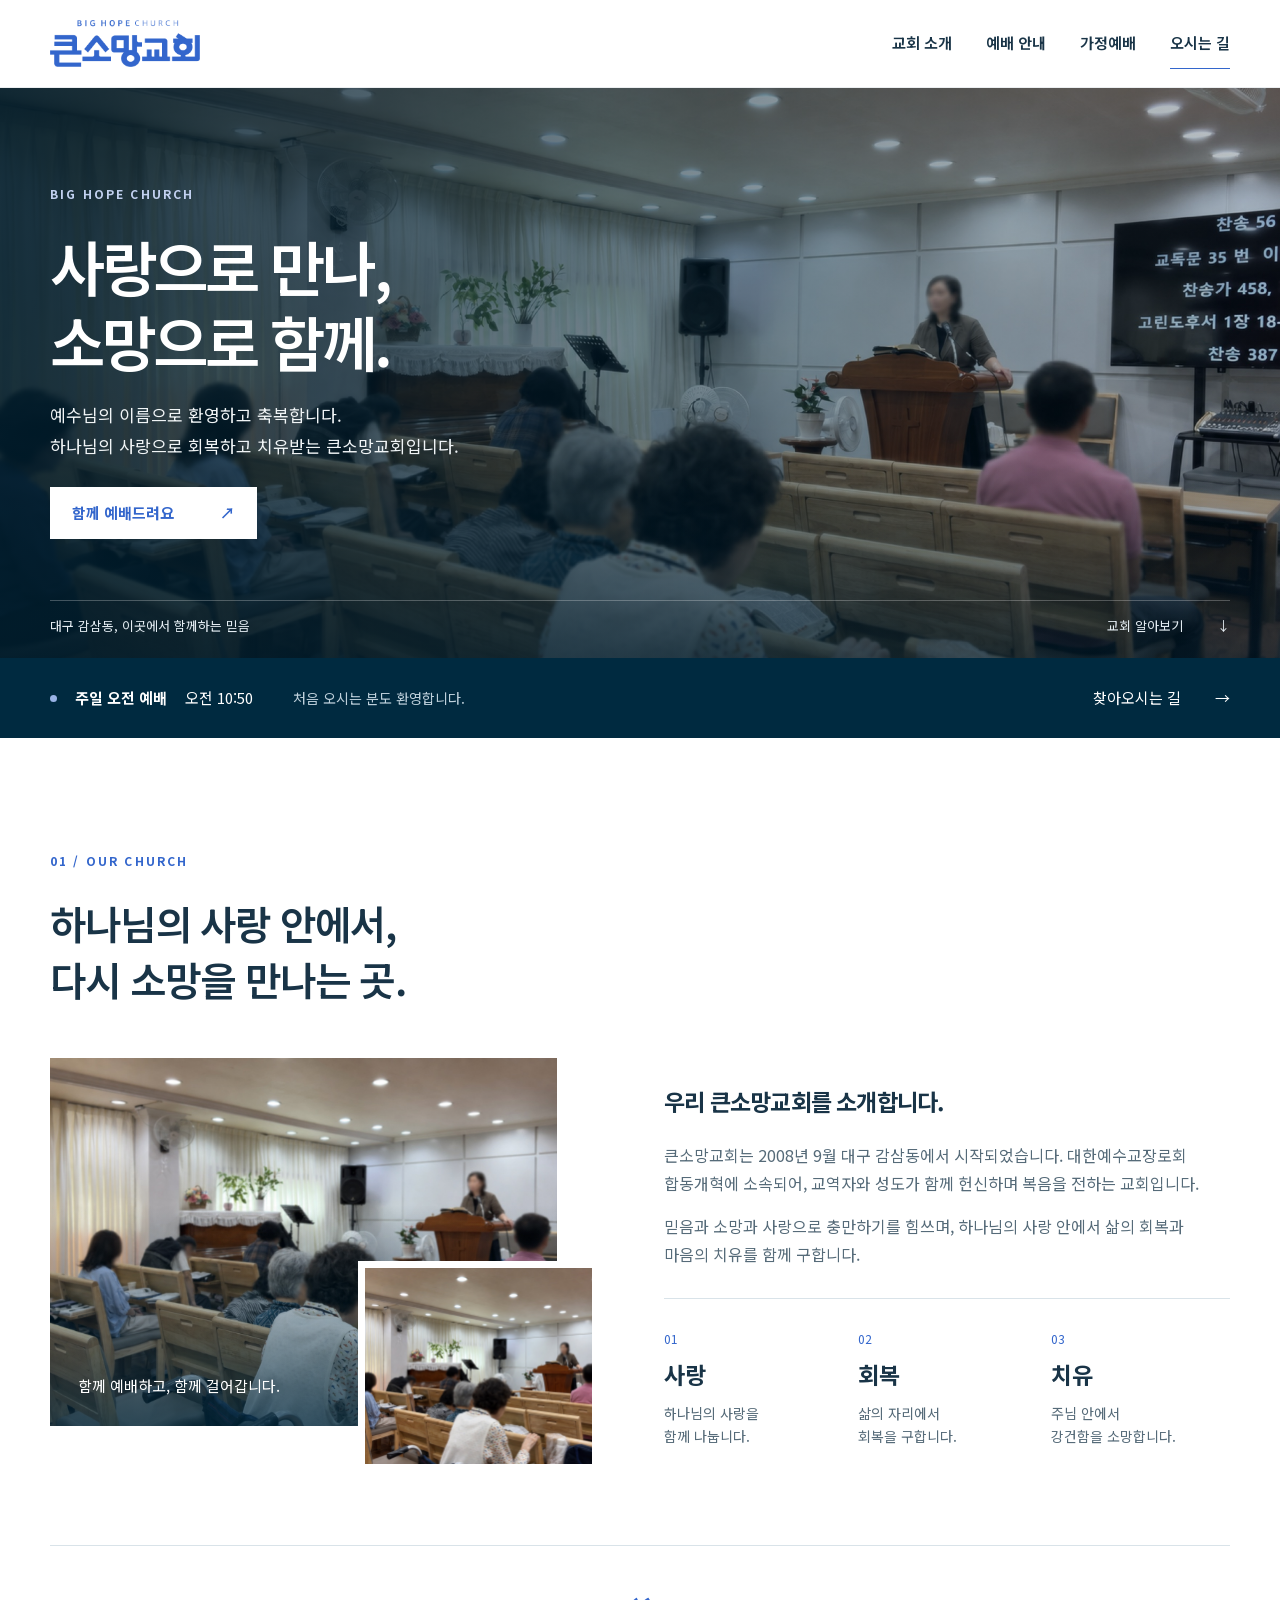
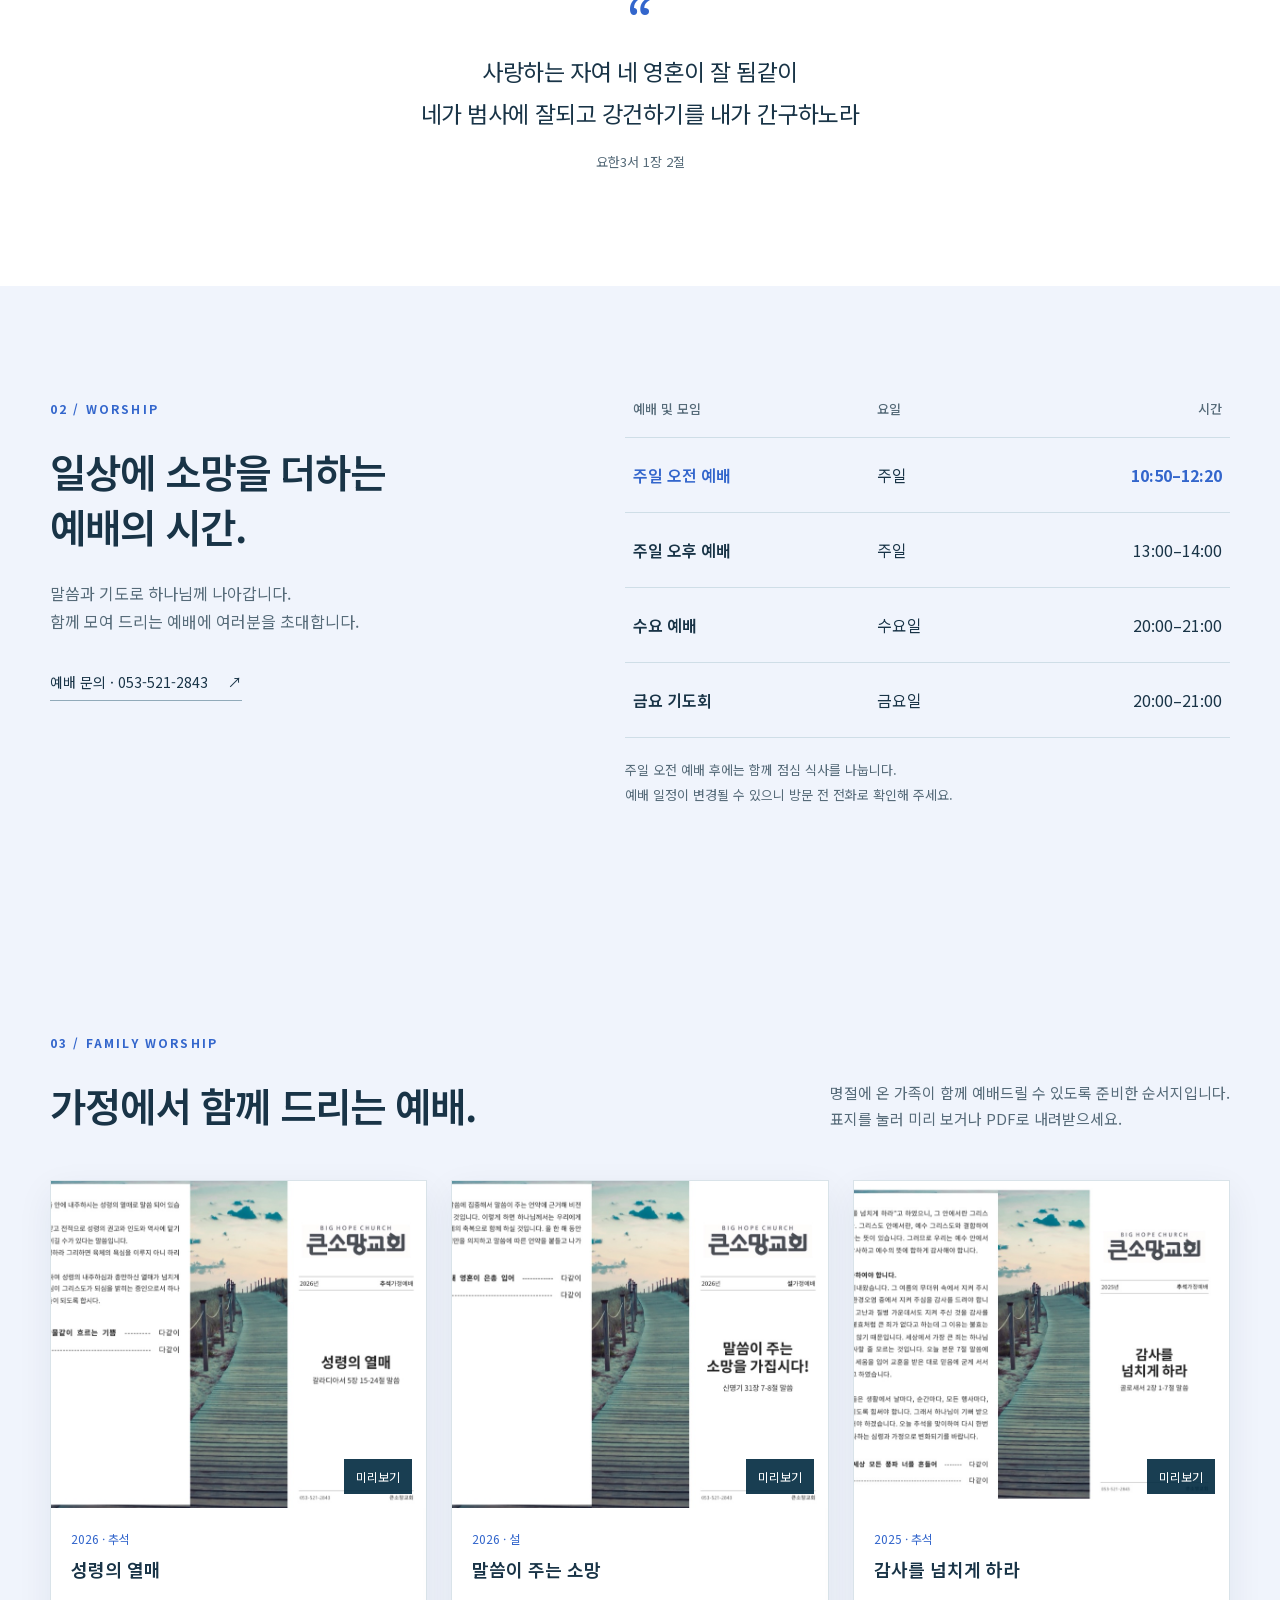
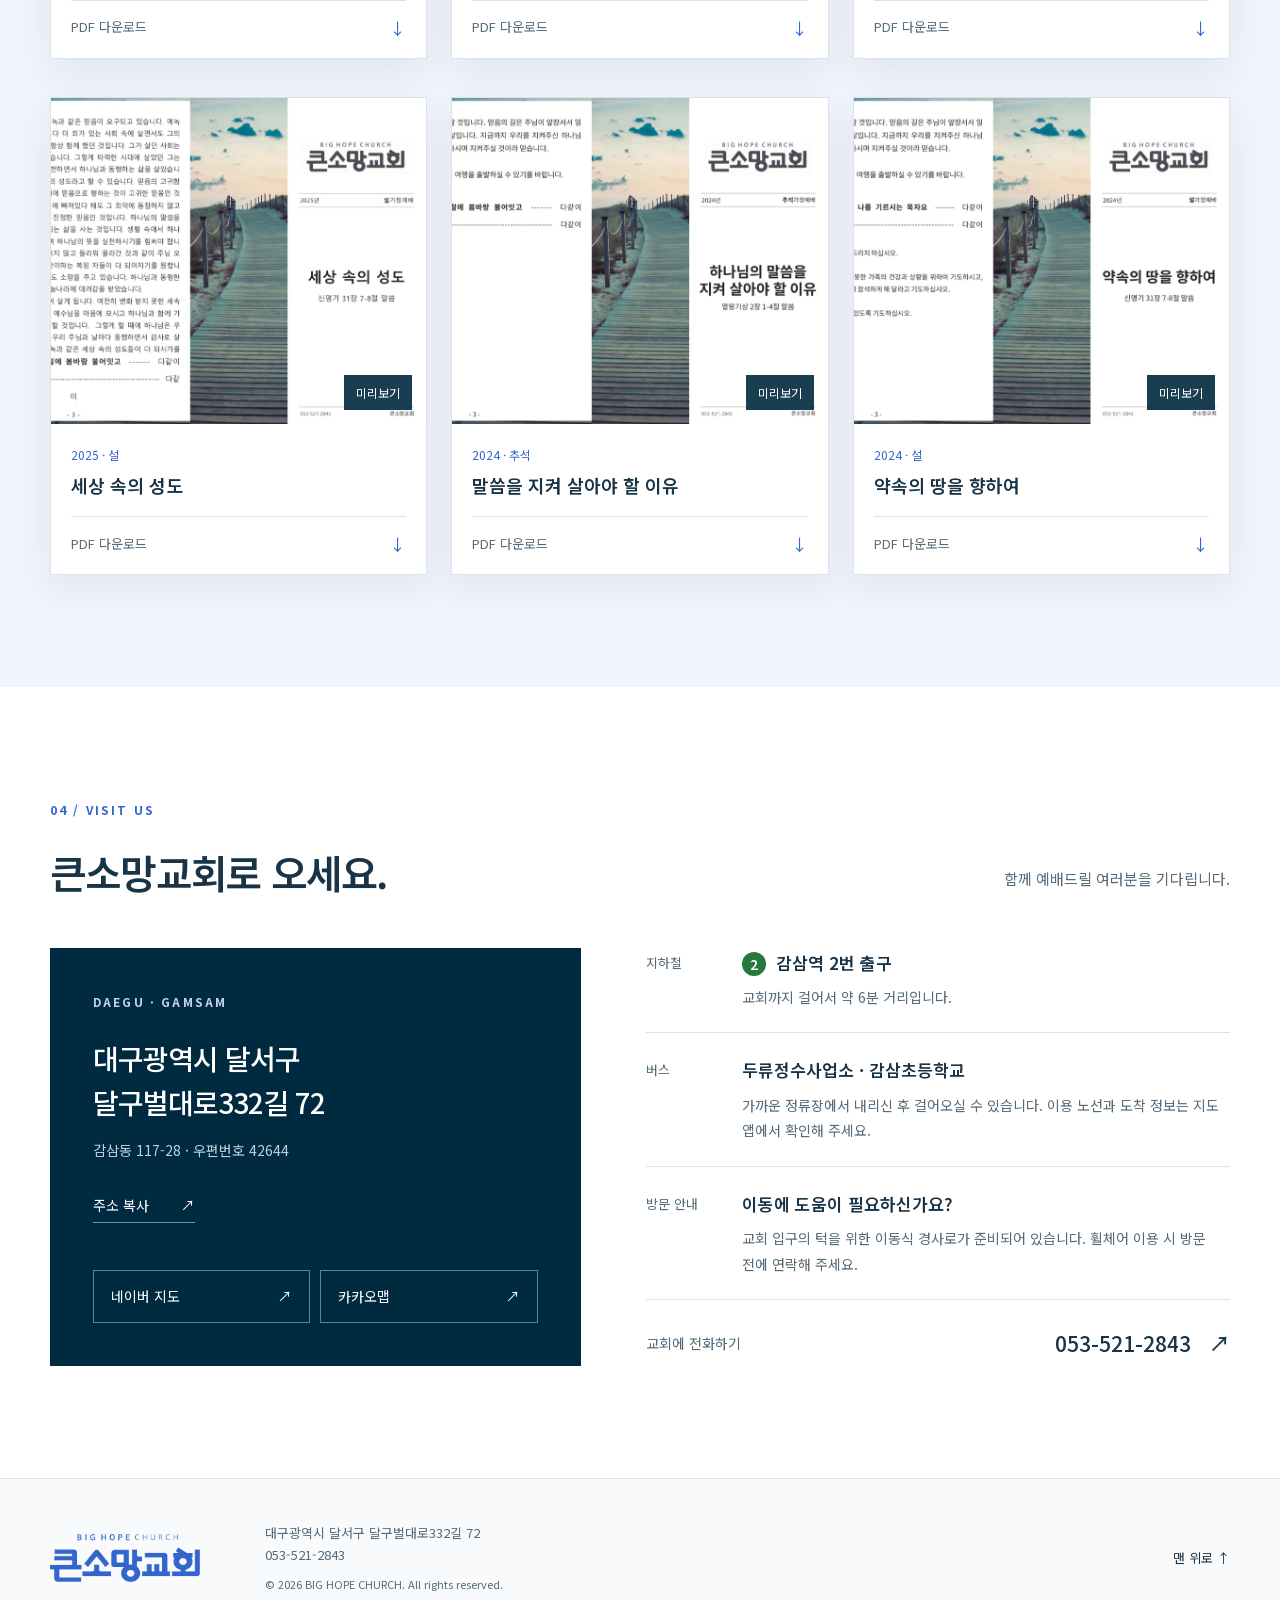
==== commit 3fe1984e: "Refresh worship imagery and add family worship bulletins" ====
--- a/index.html
+++ b/index.html
@@ -4,11 +4,11 @@
   <meta charset="utf-8">
   <meta name="viewport" content="width=device-width, initial-scale=1">
   <meta name="theme-color" content="#002a40">
-  <title>큰소망교회 | 대구 감삼동 · 사랑, 회복, 치유</title>
+  <title>대구 큰소망교회</title>
   <meta name="description" content="하나님의 사랑으로 회복하고 치유받는 큰소망교회. 대구 달서구 감삼동에 위치한 대한예수교장로회 합동개혁 교회입니다. 교회 소개, 예배 시간, 오시는 길을 안내합니다.">
   <meta property="og:type" content="website">
   <meta property="og:locale" content="ko_KR">
-  <meta property="og:title" content="큰소망교회 | 사랑, 회복, 치유">
+  <meta property="og:title" content="대구 큰소망교회">
   <meta property="og:description" content="예수님의 이름으로 환영하고 축복합니다. 대구 감삼동 큰소망교회의 예배와 방문 안내입니다.">
   <link rel="icon" type="image/png" href="assets/logo.png">
   <link rel="stylesheet" href="styles.css">
@@ -20,12 +20,12 @@
     <div class="container header-inner">
       <a class="brand" href="#home" aria-label="큰소망교회 처음으로"><img class="church-wordmark" src="assets/church-logo-english-top.png" width="444" height="142" alt="큰소망교회 · BIG HOPE CHURCH"></a>
       <button class="menu-toggle" type="button" aria-controls="main-nav" aria-expanded="false">메뉴 <span aria-hidden="true">☰</span></button>
-      <nav id="main-nav" aria-label="주 메뉴"><a href="#about">교회 소개</a><a href="#worship">예배 안내</a><a href="#visit">오시는 길 <span aria-hidden="true">↗</span></a></nav>
+      <nav id="main-nav" aria-label="주 메뉴"><a href="#about">교회 소개</a><a href="#worship">예배 안내</a><a href="#home-worship">가정예배</a><a href="#visit">오시는 길</a></nav>
     </div>
   </header>
   <main id="main">
     <section id="home" class="hero" aria-labelledby="hero-title">
-      <img class="hero-image" src="assets/sanctuary.jpg" alt="큰소망교회 예배당의 강단과 나무 의자" width="1920" height="1080" fetchpriority="high">
+      <img class="hero-image" src="assets/worship-gathering-hero.jpg" alt="성도들이 함께 예배드리는 큰소망교회 예배당" width="2400" height="1350" fetchpriority="high">
       <div class="hero-shade"></div>
       <div class="container hero-content"><p class="eyebrow light">BIG HOPE CHURCH</p><h1 id="hero-title">사랑으로 만나,<br>소망으로 함께.</h1><p class="hero-description">예수님의 이름으로 환영하고 축복합니다.<br>하나님의 사랑으로 회복하고 치유받는 큰소망교회입니다.</p><a class="button button-white" href="#worship">함께 예배드려요 <span aria-hidden="true">↗</span></a></div>
       <div class="container hero-bottom"><span>대구 감삼동, 이곳에서 함께하는 믿음</span><a href="#about">교회 알아보기 <span aria-hidden="true">↓</span></a></div>
@@ -33,12 +33,24 @@
     <div class="service-strip"><div class="container strip-inner"><div><span class="status-dot"></span><strong>주일 오전 예배</strong><span>오전 10:50</span></div><p>처음 오시는 분도 환영합니다.</p><a href="#visit">찾아오시는 길 <span aria-hidden="true">→</span></a></div></div>
     <section id="about" class="section about" aria-labelledby="about-title"><div class="container">
       <div class="section-heading"><p class="eyebrow">01 / OUR CHURCH</p><h2 id="about-title">하나님의 사랑 안에서,<br>다시 소망을 만나는 곳.</h2></div>
-      <div class="about-grid"><div class="about-photo"><img src="assets/worship.jpg" alt="큰소망교회 예배의 풍경" width="1400" height="788" loading="lazy"><span>함께 예배하고, 함께 걸어갑니다.</span></div><div class="about-copy"><h3>우리 큰소망교회를 소개합니다.</h3><p>큰소망교회는 2008년 9월 대구 감삼동에서 시작되었습니다. 대한예수교장로회 합동개혁에 소속되어, 교역자와 성도가 함께 헌신하며 복음을 전하는 교회입니다.</p><p>믿음과 소망과 사랑으로 충만하기를 힘쓰며, 하나님의 사랑 안에서 삶의 회복과 마음의 치유를 함께 구합니다.</p><div class="values"><div><span>01</span><h4>사랑</h4><p>하나님의 사랑을<br>함께 나눕니다.</p></div><div><span>02</span><h4>회복</h4><p>삶의 자리에서<br>회복을 구합니다.</p></div><div><span>03</span><h4>치유</h4><p>주님 안에서<br>강건함을 소망합니다.</p></div></div></div></div>
+      <div class="about-grid"><div class="about-photos"><div class="about-photo about-photo-main"><img src="assets/worship-gathering-1.jpg" alt="말씀을 들으며 함께 예배드리는 큰소망교회 성도들" width="1800" height="1013" loading="lazy"><span>함께 예배하고, 함께 걸어갑니다.</span></div><div class="about-photo about-photo-small"><img src="assets/worship-gathering-2.jpg" alt="큰소망교회의 주일예배 풍경" width="1400" height="788" loading="lazy"></div></div><div class="about-copy"><h3>우리 큰소망교회를 소개합니다.</h3><p>큰소망교회는 2008년 9월 대구 감삼동에서 시작되었습니다. 대한예수교장로회 합동개혁에 소속되어, 교역자와 성도가 함께 헌신하며 복음을 전하는 교회입니다.</p><p>믿음과 소망과 사랑으로 충만하기를 힘쓰며, 하나님의 사랑 안에서 삶의 회복과 마음의 치유를 함께 구합니다.</p><div class="values"><div><span>01</span><h4>사랑</h4><p>하나님의 사랑을<br>함께 나눕니다.</p></div><div><span>02</span><h4>회복</h4><p>삶의 자리에서<br>회복을 구합니다.</p></div><div><span>03</span><h4>치유</h4><p>주님 안에서<br>강건함을 소망합니다.</p></div></div></div></div>
       <blockquote><span class="quote-mark" aria-hidden="true">“</span><p>사랑하는 자여 네 영혼이 잘 됨같이<br>네가 범사에 잘되고 강건하기를 내가 간구하노라</p><cite>요한3서 1장 2절</cite></blockquote>
     </div></section>
     <section id="worship" class="section worship" aria-labelledby="worship-title"><div class="container worship-grid"><div class="worship-intro"><p class="eyebrow">02 / WORSHIP</p><h2 id="worship-title">일상에 소망을 더하는<br>예배의 시간.</h2><p>말씀과 기도로 하나님께 나아갑니다.<br>함께 모여 드리는 예배에 여러분을 초대합니다.</p><a class="text-link" href="tel:0535212843">예배 문의 · 053-521-2843 <span aria-hidden="true">↗</span></a></div><div class="schedule"><table><caption class="sr-only">큰소망교회 정기 예배 시간</caption><thead><tr><th scope="col">예배 및 모임</th><th scope="col">요일</th><th scope="col">시간</th></tr></thead><tbody><tr class="sunday"><th scope="row">주일 오전 예배</th><td>주일</td><td>10:50–12:20</td></tr><tr><th scope="row">주일 오후 예배</th><td>주일</td><td>13:00–14:00</td></tr><tr><th scope="row">수요 예배</th><td>수요일</td><td>20:00–21:00</td></tr><tr><th scope="row">금요 기도회</th><td>금요일</td><td>20:00–21:00</td></tr></tbody></table><p class="schedule-note">주일 오전 예배 후에는 함께 점심 식사를 나눕니다.<br>예배 일정이 변경될 수 있으니 방문 전 전화로 확인해 주세요.</p></div></div></section>
-    <section id="visit" class="section visit" aria-labelledby="visit-title"><div class="container"><div class="visit-heading"><div><p class="eyebrow">03 / VISIT US</p><h2 id="visit-title">큰소망교회로 오세요.</h2></div><p>함께 예배드릴 여러분을 기다립니다.</p></div><div class="visit-grid"><div class="address-panel"><span class="eyebrow light">DAEGU · GAMSAM</span><h3>대구광역시 달서구<br>달구벌대로332길 72</h3><p>감삼동 117-28 · 우편번호 42644</p><button id="copy-address" type="button" class="copy-button">주소 복사 <span aria-hidden="true">↗</span></button><p id="copy-status" class="copy-status" role="status" aria-live="polite"></p><div class="map-links"><a href="https://naver.me/5Tv8i57S" target="_blank" rel="noopener noreferrer">네이버 지도 <span aria-hidden="true">↗</span><span class="sr-only"> (새 창)</span></a><a href="https://kko.to/58W0NsoF6k" target="_blank" rel="noopener noreferrer">카카오맵 <span aria-hidden="true">↗</span><span class="sr-only"> (새 창)</span></a></div></div><div class="directions"><div class="direction-row"><span class="direction-label">지하철</span><div><h3><span class="line-badge">2</span> 감삼역 2번 출구</h3><p>교회까지 걸어서 약 6분 거리입니다.</p></div></div><div class="direction-row"><span class="direction-label">버스</span><div><h3>두류정수사업소 · 감삼초등학교</h3><p>가까운 정류장에서 내리신 후 걸어오실 수 있습니다. 이용 노선과 도착 정보는 지도 앱에서 확인해 주세요.</p></div></div><div class="direction-row"><span class="direction-label">방문 안내</span><div><h3>이동에 도움이 필요하신가요?</h3><p>교회 입구의 턱을 위한 이동식 경사로가 준비되어 있습니다. 휠체어 이용 시 방문 전에 연락해 주세요.</p></div></div><a class="contact-link" href="tel:0535212843"><span>교회에 전화하기</span><strong>053-521-2843 <span aria-hidden="true">↗</span></strong></a></div></div></div></section>
+    <section id="home-worship" class="section home-worship" aria-labelledby="home-worship-title"><div class="container">
+      <div class="documents-heading"><div><p class="eyebrow">03 / FAMILY WORSHIP</p><h2 id="home-worship-title">가정에서 함께 드리는 예배.</h2></div><p>명절에 온 가족이 함께 예배드릴 수 있도록 준비한 순서지입니다.<br>표지를 눌러 미리 보거나 PDF로 내려받으세요.</p></div>
+      <div class="document-grid">
+        <article class="document-card"><button class="document-preview" type="button" data-pdf="assets/documents/2026-chuseok-family-worship.pdf" data-title="2026 추석 가정예배 순서지"><span class="document-cover"><img src="assets/document-thumbnails/2026-chuseok.jpg" width="1000" height="691" alt="2026 추석 가정예배 순서지 표지" loading="lazy"><span class="preview-label">미리보기</span></span><span class="document-meta"><small>2026 · 추석</small><strong>성령의 열매</strong></span></button><a href="assets/documents/2026-chuseok-family-worship.pdf" download>PDF 다운로드</a></article>
+        <article class="document-card"><button class="document-preview" type="button" data-pdf="assets/documents/2026-seollal-family-worship.pdf" data-title="2026 설 가정예배 순서지"><span class="document-cover"><img src="assets/document-thumbnails/2026-seollal.jpg" width="1000" height="691" alt="2026 설 가정예배 순서지 표지" loading="lazy"><span class="preview-label">미리보기</span></span><span class="document-meta"><small>2026 · 설</small><strong>말씀이 주는 소망</strong></span></button><a href="assets/documents/2026-seollal-family-worship.pdf" download>PDF 다운로드</a></article>
+        <article class="document-card"><button class="document-preview" type="button" data-pdf="assets/documents/2025-chuseok-family-worship.pdf" data-title="2025 추석 가정예배 순서지"><span class="document-cover"><img src="assets/document-thumbnails/2025-chuseok.jpg" width="1000" height="706" alt="2025 추석 가정예배 순서지 표지" loading="lazy"><span class="preview-label">미리보기</span></span><span class="document-meta"><small>2025 · 추석</small><strong>감사를 넘치게 하라</strong></span></button><a href="assets/documents/2025-chuseok-family-worship.pdf" download>PDF 다운로드</a></article>
+        <article class="document-card"><button class="document-preview" type="button" data-pdf="assets/documents/2025-seollal-family-worship.pdf" data-title="2025 설 가정예배 순서지"><span class="document-cover"><img src="assets/document-thumbnails/2025-seollal.jpg" width="1000" height="691" alt="2025 설 가정예배 순서지 표지" loading="lazy"><span class="preview-label">미리보기</span></span><span class="document-meta"><small>2025 · 설</small><strong>세상 속의 성도</strong></span></button><a href="assets/documents/2025-seollal-family-worship.pdf" download>PDF 다운로드</a></article>
+        <article class="document-card"><button class="document-preview" type="button" data-pdf="assets/documents/2024-chuseok-family-worship.pdf" data-title="2024 추석 가정예배 순서지"><span class="document-cover"><img src="assets/document-thumbnails/2024-chuseok.jpg" width="1000" height="691" alt="2024 추석 가정예배 순서지 표지" loading="lazy"><span class="preview-label">미리보기</span></span><span class="document-meta"><small>2024 · 추석</small><strong>말씀을 지켜 살아야 할 이유</strong></span></button><a href="assets/documents/2024-chuseok-family-worship.pdf" download>PDF 다운로드</a></article>
+        <article class="document-card"><button class="document-preview" type="button" data-pdf="assets/documents/2024-seollal-family-worship.pdf" data-title="2024 설 가정예배 순서지"><span class="document-cover"><img src="assets/document-thumbnails/2024-seollal.jpg" width="1000" height="691" alt="2024 설 가정예배 순서지 표지" loading="lazy"><span class="preview-label">미리보기</span></span><span class="document-meta"><small>2024 · 설</small><strong>약속의 땅을 향하여</strong></span></button><a href="assets/documents/2024-seollal-family-worship.pdf" download>PDF 다운로드</a></article>
+      </div>
+    </div></section>
+    <section id="visit" class="section visit" aria-labelledby="visit-title"><div class="container"><div class="visit-heading"><div><p class="eyebrow">04 / VISIT US</p><h2 id="visit-title">큰소망교회로 오세요.</h2></div><p>함께 예배드릴 여러분을 기다립니다.</p></div><div class="visit-grid"><div class="address-panel"><span class="eyebrow light">DAEGU · GAMSAM</span><h3>대구광역시 달서구<br>달구벌대로332길 72</h3><p>감삼동 117-28 · 우편번호 42644</p><button id="copy-address" type="button" class="copy-button">주소 복사 <span aria-hidden="true">↗</span></button><p id="copy-status" class="copy-status" role="status" aria-live="polite"></p><div class="map-links"><a href="https://naver.me/5Tv8i57S" target="_blank" rel="noopener noreferrer">네이버 지도 <span aria-hidden="true">↗</span><span class="sr-only"> (새 창)</span></a><a href="https://kko.to/58W0NsoF6k" target="_blank" rel="noopener noreferrer">카카오맵 <span aria-hidden="true">↗</span><span class="sr-only"> (새 창)</span></a></div></div><div class="directions"><div class="direction-row"><span class="direction-label">지하철</span><div><h3><span class="line-badge">2</span> 감삼역 2번 출구</h3><p>교회까지 걸어서 약 6분 거리입니다.</p></div></div><div class="direction-row"><span class="direction-label">버스</span><div><h3>두류정수사업소 · 감삼초등학교</h3><p>가까운 정류장에서 내리신 후 걸어오실 수 있습니다. 이용 노선과 도착 정보는 지도 앱에서 확인해 주세요.</p></div></div><div class="direction-row"><span class="direction-label">방문 안내</span><div><h3>이동에 도움이 필요하신가요?</h3><p>교회 입구의 턱을 위한 이동식 경사로가 준비되어 있습니다. 휠체어 이용 시 방문 전에 연락해 주세요.</p></div></div><a class="contact-link" href="tel:0535212843"><span>교회에 전화하기</span><strong>053-521-2843 <span aria-hidden="true">↗</span></strong></a></div></div></div></section>
   </main>
+  <dialog id="pdf-dialog" class="pdf-dialog" aria-labelledby="pdf-dialog-title"><div class="pdf-dialog-header"><h2 id="pdf-dialog-title">가정예배 순서지</h2><button id="pdf-dialog-close" type="button" aria-label="미리보기 닫기">×</button></div><iframe id="pdf-frame" title="가정예배 순서지 미리보기"></iframe><div class="pdf-dialog-actions"><a id="pdf-open" href="#" target="_blank" rel="noopener noreferrer">새 탭에서 보기</a><a id="pdf-download" href="#" download>PDF 다운로드</a></div></dialog>
   <footer><div class="container footer-inner"><a class="brand footer-brand" href="#home"><img class="church-wordmark" src="assets/church-logo-english-top.png" width="444" height="142" alt="큰소망교회 · BIG HOPE CHURCH"></a><div><p>대구광역시 달서구 달구벌대로332길 72</p><p><a href="tel:0535212843">053-521-2843</a></p><small>© <span id="year">2026</span> BIG HOPE CHURCH. All rights reserved.</small></div><a class="back-top" href="#home">맨 위로 ↑</a></div></footer>
 </body>
 </html>
--- a/styles.css
+++ b/styles.css
@@ -1,11 +1,85 @@
 @charset "UTF-8";
-:root{--navy:#002a40;--blue:#007fbf;--ink:#193447;--muted:#566b79;--pale:#eff6fa;--line:#d9e3e9;--white:#fff;--header:88px}
-*{box-sizing:border-box}html{scroll-behavior:smooth;scroll-padding-top:calc(var(--header) + 24px)}body{margin:0;color:var(--ink);font-family:-apple-system,BlinkMacSystemFont,"Apple SD Gothic Neo","Malgun Gothic","Noto Sans KR",sans-serif;font-size:16px;line-height:1.75;word-break:keep-all}a{color:inherit;text-decoration:none}button{font:inherit;cursor:pointer}img{max-width:100%;display:block}h1,h2,h3,h4,p{margin:0}a,button{-webkit-tap-highlight-color:transparent}a:focus-visible,button:focus-visible{outline:3px solid #e99423;outline-offset:6px}button:hover,a:hover{transition:color .2s,background .2s}.container{width:min(1180px,calc(100% - 96px));margin-inline:auto}.sr-only{position:absolute;width:1px;height:1px;margin:-1px;overflow:hidden;clip-path:inset(50%);white-space:nowrap}.skip-link{position:fixed;top:-100px;left:20px;z-index:30;padding:10px 20px;background:white;color:var(--navy)}.skip-link:focus{top:12px}.site-header{height:var(--header);position:sticky;top:0;z-index:20;background:rgba(255,255,255,.97);border-bottom:1px solid rgba(0,42,64,.08)}.header-inner{display:flex;justify-content:space-between;align-items:center;height:100%}.brand{display:flex;align-items:center;gap:12px}.brand img{object-fit:contain;width:36px;height:46px}.brand small{display:block;font-size:11px;letter-spacing:.035em;line-height:1.6}.brand strong{display:block;font-size:26px;line-height:1.3;letter-spacing:-1px}.header-inner nav{display:flex;align-items:center;gap:42px;font-size:15px;font-weight:600}.header-inner nav a{padding:12px 0}.header-inner nav a:hover,.header-inner nav a[aria-current]{color:var(--blue)}.header-inner nav a:last-child{border-bottom:1px solid var(--blue)}.header-inner nav span{margin-left:16px}.menu-toggle{display:none}.hero{position:relative;min-height:660px;height:min(760px,calc(100svh - 88px));color:#fff;background:var(--navy);isolation:isolate;display:flex;align-items:center}.hero-image,.hero-shade{position:absolute;inset:0;width:100%;height:100%;z-index:-2}.hero-image{object-fit:cover;object-position:center 53%}.hero-shade{z-index:-1;background:linear-gradient(90deg,rgba(0,28,43,.86),rgba(0,29,45,.48) 56%,rgba(0,24,38,.23)),linear-gradient(0deg,rgba(0,24,38,.65),transparent 35%)}.hero-content{padding-bottom:38px}.eyebrow{color:var(--blue);font-weight:700;font-size:12px;letter-spacing:.18em;margin-bottom:24px}.eyebrow.light{color:#c2e1f2}.hero h1{font-size:clamp(44px,5.3vw,72px);font-weight:600;letter-spacing:-.055em;line-height:1.28}.hero-description{margin:28px 0 34px;color:#f0f4f6;font-size:18px;line-height:1.9}.button{display:inline-flex;align-items:center;justify-content:space-between;gap:46px;padding:15px 25px;font-size:15px;font-weight:700}.button-white{background:#fff;color:var(--navy)}.button-white:hover{background:#dbeefa}.hero-bottom{position:absolute;bottom:28px;left:0;right:0;display:flex;justify-content:space-between;align-items:center;border-top:1px solid #ffffff40;padding-top:20px;font-size:13px;color:#e3ecf2}.hero-bottom a span{margin-left:30px}.service-strip{background:var(--navy);color:white}.strip-inner{min-height:89px;display:flex;align-items:center;gap:40px;font-size:15px}.strip-inner>div{display:flex;align-items:center;gap:18px}.status-dot{width:7px;height:7px;background:#71c5ef;border-radius:50%}.strip-inner p{color:#bed0db;font-size:14px}.strip-inner>a{margin-left:auto}.strip-inner>a span{margin-left:30px}.section{padding:112px 0}.section h2{font-size:clamp(30px,3.1vw,43px);line-height:1.4;letter-spacing:-.045em;font-weight:600}.section-heading{margin-bottom:52px}.about-grid{display:grid;grid-template-columns:1fr 1.03fr;gap:65px;align-items:center}.about-photo{position:relative;align-self:stretch;min-height:365px;overflow:hidden}.about-photo img{width:100%;height:100%;object-fit:cover}.about-photo:after{content:"";position:absolute;inset:40% 0 0;background:linear-gradient(transparent,#002a40b8)}.about-photo>span{position:absolute;bottom:26px;left:28px;color:white;z-index:1;font-size:15px}.about-copy h3{font-size:23px;margin-bottom:20px;letter-spacing:-.035em}.about-copy>p{color:var(--muted);margin-bottom:15px}.values{display:grid;grid-template-columns:repeat(3,1fr);margin-top:30px;border-top:1px solid var(--line);padding-top:24px;gap:15px}.values span{font-size:12px;color:var(--blue)}.values h4{font-size:23px;margin:3px 0 7px}.values p{font-size:14px;color:var(--muted);line-height:1.65}blockquote{text-align:center;margin:74px 0 0;border-top:1px solid var(--line);padding-top:43px}.quote-mark{font-family:Georgia,serif;color:var(--blue);font-size:58px;line-height:1}blockquote p{font-family:Georgia,"AppleMyungjo","Batang",serif;font-size:23px;line-height:1.85;letter-spacing:-.02em}blockquote cite{display:block;margin-top:16px;font-style:normal;font-size:13px;color:var(--muted)}.worship{background:var(--pale)}.worship-grid{display:grid;grid-template-columns:1fr 1.2fr;gap:70px}.worship-intro>p:not(.eyebrow){margin-top:25px;color:var(--muted)}.text-link{display:inline-block;margin-top:35px;font-size:14px;border-bottom:1px solid #91aab9;padding-bottom:6px}.text-link span{margin-left:16px}.schedule table{width:100%;border-collapse:collapse;font-size:16px}.schedule th,.schedule td{text-align:left;padding:23px 8px;border-bottom:1px solid #cfdee7}.schedule thead th{font-size:13px;font-weight:500;color:var(--muted);padding-top:0;padding-bottom:17px}.schedule tbody th{font-weight:600}.schedule td:last-child{text-align:right;font-variant-numeric:tabular-nums;white-space:nowrap}.schedule thead th:last-child{text-align:right}.sunday th,.sunday td:last-child{color:#006da4;font-weight:700}.schedule-note{font-size:13px;color:var(--muted);margin-top:20px;line-height:1.9}.visit-heading{display:flex;justify-content:space-between;align-items:end;margin-bottom:48px}.visit-heading>p{color:var(--muted);font-size:15px;margin-bottom:7px}.visit-grid{display:grid;grid-template-columns:1fr 1.1fr;gap:65px}.address-panel{background:var(--navy);color:#fff;padding:43px;display:flex;flex-direction:column;align-items:start}.address-panel h3{font-size:28px;line-height:1.6;font-weight:500;letter-spacing:-.035em}.address-panel>p{font-size:14px;color:#bbd1de;margin-top:13px}.copy-button{background:none;border:0;border-bottom:1px solid #7194a8;color:white;font-size:14px;padding:5px 0;margin-top:25px}.copy-button span{margin-left:28px}.address-panel .copy-status{min-height:23px;font-size:13px;margin:7px 0 17px}.map-links{display:flex;width:100%;gap:10px;margin-top:auto}.map-links a{padding:13px 17px;border:1px solid #638294;flex:1;font-size:14px;display:flex;justify-content:space-between}.map-links a:hover{background:#16445d}.direction-row{display:grid;grid-template-columns:80px 1fr;gap:16px;padding:22px 0;border-bottom:1px solid var(--line)}.direction-row:first-child{padding-top:0}.direction-label{font-size:13px;color:var(--muted);padding-top:4px}.direction-row h3{font-size:17px;font-weight:600}.direction-row p{font-size:14px;color:var(--muted);margin-top:8px;line-height:1.8}.line-badge{display:inline-flex;align-items:center;justify-content:center;background:#28783e;color:white;border-radius:50%;width:24px;height:24px;font-size:14px;margin-right:5px}.contact-link{display:flex;justify-content:space-between;align-items:center;margin-top:25px}.contact-link>span{font-size:14px;color:var(--muted)}.contact-link strong{font-size:21px;font-weight:500}.contact-link strong span{margin-left:13px}footer{border-top:1px solid var(--line);padding:43px 0;background:#f8fafb}.footer-inner{display:flex;gap:65px;align-items:center}.footer-brand{flex-shrink:0}.footer-inner>div p{font-size:13px;color:var(--muted)}.footer-inner>div small{font-size:11px;color:var(--muted);display:block;margin-top:8px}.back-top{margin-left:auto;font-size:13px;white-space:nowrap}
+:root{--navy:#002a40;--blue:#3366cc;--ink:#193447;--muted:#566b79;--pale:#f0f4fc;--line:#d9e3e9;--white:#fff;--header:88px}
+*{box-sizing:border-box}html{scroll-behavior:smooth;scroll-padding-top:calc(var(--header) + 24px)}body{margin:0;color:var(--ink);font-family:-apple-system,BlinkMacSystemFont,"Apple SD Gothic Neo","Malgun Gothic","Noto Sans KR",sans-serif;font-size:16px;line-height:1.75;word-break:keep-all}a{color:inherit;text-decoration:none}button{font:inherit;cursor:pointer}img{max-width:100%;display:block}h1,h2,h3,h4,p{margin:0}a,button{-webkit-tap-highlight-color:transparent}a:focus-visible,button:focus-visible{outline:3px solid #e99423;outline-offset:6px}button:hover,a:hover{transition:color .2s,background .2s}.container{width:min(1180px,calc(100% - 96px));margin-inline:auto}.sr-only{position:absolute;width:1px;height:1px;margin:-1px;overflow:hidden;clip-path:inset(50%);white-space:nowrap}.skip-link{position:fixed;top:-100px;left:20px;z-index:30;padding:10px 20px;background:white;color:var(--navy)}.skip-link:focus{top:12px}.site-header{height:var(--header);position:sticky;top:0;z-index:20;background:rgba(255,255,255,.97);border-bottom:1px solid rgba(0,42,64,.08)}.header-inner{display:flex;justify-content:space-between;align-items:center;height:100%}.brand{display:flex;align-items:center;gap:12px}.brand img{object-fit:contain;width:36px;height:46px}.brand small{display:block;font-size:11px;letter-spacing:.035em;line-height:1.6}.brand strong{display:block;font-size:26px;line-height:1.3;letter-spacing:-1px}.header-inner nav{display:flex;align-items:center;gap:42px;font-size:15px;font-weight:600}.header-inner nav a{padding:12px 0}.header-inner nav a:hover,.header-inner nav a[aria-current]{color:var(--blue)}.header-inner nav a:last-child{border-bottom:1px solid var(--blue)}.header-inner nav span{margin-left:16px}.menu-toggle{display:none}.hero{position:relative;min-height:660px;height:min(760px,calc(100svh - 88px));color:#fff;background:var(--navy);isolation:isolate;display:flex;align-items:center}.hero-image,.hero-shade{position:absolute;inset:0;width:100%;height:100%;z-index:-2}.hero-image{object-fit:cover;object-position:center 53%}.hero-shade{z-index:-1;background:linear-gradient(90deg,rgba(0,28,43,.86),rgba(0,29,45,.48) 56%,rgba(0,24,38,.23)),linear-gradient(0deg,rgba(0,24,38,.65),transparent 35%)}.hero-content{padding-bottom:38px}.eyebrow{color:var(--blue);font-weight:700;font-size:12px;letter-spacing:.18em;margin-bottom:24px}.eyebrow.light{color:#c2d1f0}.hero h1{font-size:clamp(44px,5.3vw,72px);font-weight:600;letter-spacing:-.055em;line-height:1.28}.hero-description{margin:28px 0 34px;color:#f0f4f6;font-size:18px;line-height:1.9}.button{display:inline-flex;align-items:center;justify-content:space-between;gap:46px;padding:15px 25px;font-size:15px;font-weight:700}.button-white{background:#fff;color:var(--blue)}.button-white:hover{background:#e5edff}.hero-bottom{position:absolute;bottom:28px;left:0;right:0;display:flex;justify-content:space-between;align-items:center;border-top:1px solid #ffffff40;padding-top:20px;font-size:13px;color:#e3ecf2}.hero-bottom a span{margin-left:30px}.service-strip{background:var(--navy);color:white}.strip-inner{min-height:89px;display:flex;align-items:center;gap:40px;font-size:15px}.strip-inner>div{display:flex;align-items:center;gap:18px}.status-dot{width:7px;height:7px;background:#99b3e6;border-radius:50%}.strip-inner p{color:#bed0db;font-size:14px}.strip-inner>a{margin-left:auto}.strip-inner>a span{margin-left:30px}.section{padding:112px 0}.section h2{font-size:clamp(30px,3.1vw,43px);line-height:1.4;letter-spacing:-.045em;font-weight:600}.section-heading{margin-bottom:52px}.about-grid{display:grid;grid-template-columns:1fr 1.03fr;gap:65px;align-items:center}.about-photo{position:relative;align-self:stretch;min-height:365px;overflow:hidden}.about-photo img{width:100%;height:100%;object-fit:cover}.about-photo:after{content:"";position:absolute;inset:40% 0 0;background:linear-gradient(transparent,#002a40b8)}.about-photo>span{position:absolute;bottom:26px;left:28px;color:white;z-index:1;font-size:15px}.about-copy h3{font-size:23px;margin-bottom:20px;letter-spacing:-.035em}.about-copy>p{color:var(--muted);margin-bottom:15px}.values{display:grid;grid-template-columns:repeat(3,1fr);margin-top:30px;border-top:1px solid var(--line);padding-top:24px;gap:15px}.values span{font-size:12px;color:var(--blue)}.values h4{font-size:23px;margin:3px 0 7px}.values p{font-size:14px;color:var(--muted);line-height:1.65}blockquote{text-align:center;margin:74px 0 0;border-top:1px solid var(--line);padding-top:43px}.quote-mark{font-family:Georgia,serif;color:var(--blue);font-size:58px;line-height:1}blockquote p{font-family:Georgia,"AppleMyungjo","Batang",serif;font-size:23px;line-height:1.85;letter-spacing:-.02em}blockquote cite{display:block;margin-top:16px;font-style:normal;font-size:13px;color:var(--muted)}.worship{background:var(--pale)}.worship-grid{display:grid;grid-template-columns:1fr 1.2fr;gap:70px}.worship-intro>p:not(.eyebrow){margin-top:25px;color:var(--muted)}.text-link{display:inline-block;margin-top:35px;font-size:14px;border-bottom:1px solid #91aab9;padding-bottom:6px}.text-link span{margin-left:16px}.schedule table{width:100%;border-collapse:collapse;font-size:16px}.schedule th,.schedule td{text-align:left;padding:23px 8px;border-bottom:1px solid #cfdee7}.schedule thead th{font-size:13px;font-weight:500;color:var(--muted);padding-top:0;padding-bottom:17px}.schedule tbody th{font-weight:600}.schedule td:last-child{text-align:right;font-variant-numeric:tabular-nums;white-space:nowrap}.schedule thead th:last-child{text-align:right}.sunday th,.sunday td:last-child{color:var(--blue);font-weight:700}.schedule-note{font-size:13px;color:var(--muted);margin-top:20px;line-height:1.9}.visit-heading{display:flex;justify-content:space-between;align-items:end;margin-bottom:48px}.visit-heading>p{color:var(--muted);font-size:15px;margin-bottom:7px}.visit-grid{display:grid;grid-template-columns:1fr 1.1fr;gap:65px}.address-panel{background:var(--navy);color:#fff;padding:43px;display:flex;flex-direction:column;align-items:start}.address-panel h3{font-size:28px;line-height:1.6;font-weight:500;letter-spacing:-.035em}.address-panel>p{font-size:14px;color:#bbd1de;margin-top:13px}.copy-button{background:none;border:0;border-bottom:1px solid #7194a8;color:white;font-size:14px;padding:5px 0;margin-top:25px}.copy-button span{margin-left:28px}.address-panel .copy-status{min-height:23px;font-size:13px;margin:7px 0 17px}.map-links{display:flex;width:100%;gap:10px;margin-top:auto}.map-links a{padding:13px 17px;border:1px solid #638294;flex:1;font-size:14px;display:flex;justify-content:space-between}.map-links a:hover{background:#16445d}.direction-row{display:grid;grid-template-columns:80px 1fr;gap:16px;padding:22px 0;border-bottom:1px solid var(--line)}.direction-row:first-child{padding-top:0}.direction-label{font-size:13px;color:var(--muted);padding-top:4px}.direction-row h3{font-size:17px;font-weight:600}.direction-row p{font-size:14px;color:var(--muted);margin-top:8px;line-height:1.8}.line-badge{display:inline-flex;align-items:center;justify-content:center;background:#28783e;color:white;border-radius:50%;width:24px;height:24px;font-size:14px;margin-right:5px}.contact-link{display:flex;justify-content:space-between;align-items:center;margin-top:25px}.contact-link>span{font-size:14px;color:var(--muted)}.contact-link strong{font-size:21px;font-weight:500}.contact-link strong span{margin-left:13px}footer{border-top:1px solid var(--line);padding:43px 0;background:#f8fafb}.footer-inner{display:flex;gap:65px;align-items:center}.footer-brand{flex-shrink:0}.footer-inner>div p{font-size:13px;color:var(--muted)}.footer-inner>div small{font-size:11px;color:var(--muted);display:block;margin-top:8px}.back-top{margin-left:auto;font-size:13px;white-space:nowrap}
 @media(min-width:1600px){.hero{max-height:840px;height:75vh}}@media(max-width:1000px){.container{width:calc(100% - 56px)}.about-grid,.worship-grid,.visit-grid{gap:35px}.strip-inner{gap:22px}.strip-inner p{display:none}.about-copy h3{font-size:21px}.about-photo{min-height:390px}.address-panel{padding:30px}.address-panel h3{font-size:24px}.direction-row{grid-template-columns:65px 1fr;gap:10px}.visit-heading{display:block}.visit-heading>p{margin-top:15px}.footer-inner{gap:30px}.schedule th,.schedule td{padding:23px 4px;font-size:14px}}
 @media(max-width:700px){:root{--header:76px}.container{width:calc(100% - 40px)}.brand strong{font-size:23px}.brand small{font-size:10px}.brand img{width:30px;height:39px}.menu-toggle{display:flex;align-items:center;gap:12px;background:none;border:1px solid var(--line);padding:6px 10px;color:var(--navy);font-size:14px}.header-inner nav{display:none;position:absolute;left:0;right:0;top:76px;padding:16px 20px 24px;background:white;box-shadow:0 12px 18px #002a4015;gap:0;align-items:stretch}.header-inner nav.is-open{display:flex;flex-direction:column}.header-inner nav a{padding:12px 5px;border-bottom:1px solid var(--line)}.hero{min-height:570px;height:calc(85svh - 76px);max-height:720px}.hero-image{object-position:59% center}.hero-shade{background:linear-gradient(90deg,#001e30d9,#001e3061),linear-gradient(0deg,#001e3077,transparent)}.hero-content{padding-bottom:36px}.hero .eyebrow{font-size:11px;margin-bottom:22px}.hero h1{font-size:46px}.hero-description{font-size:15px;line-height:1.9;margin:24px 0 28px;max-width:340px}.button{font-size:14px;padding:13px 20px}.hero-bottom{font-size:11px;bottom:22px;padding-top:16px;gap:20px}.hero-bottom>span{max-width:180px}.hero-bottom a{white-space:nowrap}.hero-bottom a span{margin-left:10px}.strip-inner{min-height:82px;font-size:13px;gap:12px}.strip-inner>div{gap:10px;flex-wrap:wrap}.strip-inner>a{font-size:12px;white-space:nowrap}.strip-inner>a span{margin-left:8px}.section{padding:72px 0}.section h2{font-size:32px}.eyebrow{font-size:11px;margin-bottom:18px}.section-heading{margin-bottom:32px}.about-grid,.worship-grid,.visit-grid{grid-template-columns:1fr;gap:32px}.about-photo{min-height:0;aspect-ratio:1.4}.about-photo img{height:100%}.about-copy h3{font-size:22px}.about-copy>p{font-size:15px}.values{gap:12px}.values p{font-size:13px}blockquote{margin-top:45px;padding-top:32px}blockquote p{font-size:18px}blockquote cite{font-size:12px}.worship-intro>p:not(.eyebrow){font-size:15px;margin-top:20px}.text-link{margin-top:22px}.schedule{margin-top:10px}.schedule th,.schedule td{padding:20px 3px;font-size:14px}.schedule-note{font-size:12px}.visit-heading{margin-bottom:30px}.address-panel{padding:30px}.address-panel h3{font-size:26px}.direction-row{grid-template-columns:67px 1fr;padding:22px 0}.direction-row h3{font-size:16px}.footer-inner{align-items:start;flex-wrap:wrap;gap:25px}.footer-inner>div{width:100%;order:3}.back-top{padding-top:12px}.contact-link strong{font-size:20px}}
 @media(prefers-reduced-motion:reduce){html{scroll-behavior:auto}*,*:before,*:after{transition:none!important;animation:none!important}}
 
 /* Official church wordmark, including the original lettering. */
-.brand img.church-wordmark{width:300px;height:auto;object-fit:contain}
-:root{--header:112px}
-@media(max-width:700px){:root{--header:92px}.header-inner nav{top:var(--header)}.brand img.church-wordmark{width:clamp(200px,58vw,260px);height:auto}.header-inner{width:calc(100% - 28px)}.header-inner .brand{min-width:0;flex-shrink:1}.header-inner .menu-toggle{flex-shrink:0;margin-left:12px}.hero{height:calc(85svh - var(--header))}}
+.brand img.church-wordmark{width:auto;height:48px;object-fit:contain}
+:root{--header:88px}
+@media(max-width:700px){:root{--header:76px}.header-inner nav{top:var(--header)}.brand img.church-wordmark{width:auto;height:32px}.header-inner{width:calc(100% - 28px)}.header-inner .brand{min-width:0;flex-shrink:1}.header-inner .menu-toggle{flex-shrink:0;margin-left:12px}.hero{min-height:500px;height:calc(75svh - var(--header));max-height:620px}}
+
+/* Noto Sans KR is bundled so the typography is consistent on every device. */
+@font-face{font-family:"Noto Sans KR";src:url("assets/fonts/noto-sans-kr-regular.ttf") format("truetype");font-weight:400;font-style:normal;font-display:swap}
+@font-face{font-family:"Noto Sans KR";src:url("assets/fonts/noto-sans-kr-medium.ttf") format("truetype");font-weight:500;font-style:normal;font-display:swap}
+@font-face{font-family:"Noto Sans KR";src:url("assets/fonts/noto-sans-kr-semibold.ttf") format("truetype");font-weight:600;font-style:normal;font-display:swap}
+@font-face{font-family:"Noto Sans KR";src:url("assets/fonts/noto-sans-kr-bold.ttf") format("truetype");font-weight:700;font-style:normal;font-display:swap}
+body,button{font-family:"Noto Sans KR",sans-serif}
+blockquote p,.quote-mark{font-family:"Noto Sans KR",sans-serif}
+
+/* Compact hero using the congregation photograph. */
+.header-inner nav{gap:34px}
+.header-inner nav span{margin-left:0}
+.hero{min-height:500px;height:min(570px,calc(78svh - var(--header)));max-height:570px;overflow:hidden}
+.hero-image{object-position:center 54%}
+.hero-shade{background:linear-gradient(90deg,rgba(0,28,43,.9),rgba(0,29,45,.5) 56%,rgba(0,24,38,.25)),linear-gradient(0deg,rgba(0,24,38,.62),transparent 35%)}
+.hero-content{padding-bottom:24px}
+.hero h1{font-size:clamp(42px,4.7vw,64px);line-height:1.25}
+.hero-description{margin:20px 0 25px;font-size:17px;line-height:1.85}
+.hero .button{padding:13px 22px}
+.hero-bottom{bottom:20px;padding-top:14px}
+.strip-inner{min-height:80px}
+
+/* Two complementary worship photographs in the church introduction. */
+.about-photos{position:relative;padding:0 42px 45px 0}
+.about-photo{min-height:0}
+.about-photo-main{aspect-ratio:1.38}
+.about-photo-main:after{content:"";position:absolute;inset:40% 0 0;background:linear-gradient(transparent,#002a40b8)}
+.about-photo-small{position:absolute;width:44%;aspect-ratio:1.15;right:0;bottom:0;border:7px solid white}
+.about-photo-small:after{display:none}
+
+/* Family worship documents. */
+.home-worship{background:var(--pale)}
+.documents-heading{display:flex;justify-content:space-between;align-items:end;gap:50px;margin-bottom:48px}
+.documents-heading>p{max-width:480px;color:var(--muted);font-size:15px}
+.document-grid{display:grid;grid-template-columns:repeat(3,1fr);gap:38px 24px}
+.document-card{background:white;border:1px solid var(--line);box-shadow:0 12px 34px rgba(0,42,64,.07)}
+.document-preview{display:block;width:100%;padding:0;border:0;background:white;color:var(--ink);text-align:left}
+.document-cover{position:relative;display:block;overflow:hidden;aspect-ratio:1.15;background:#e8edf1}
+.document-cover img{width:100%;height:100%;object-fit:cover;object-position:right center;transition:transform .35s ease}
+.preview-label{position:absolute;right:14px;bottom:14px;padding:7px 12px;background:rgba(0,42,64,.9);color:white;font-size:12px}
+.document-preview:hover .document-cover img{transform:scale(1.025)}
+.document-meta{display:block;padding:20px 20px 17px}
+.document-meta small{display:block;color:var(--blue);font-size:12px;margin-bottom:7px}
+.document-meta strong{display:block;font-size:18px;font-weight:600;line-height:1.5}
+.document-card>a{display:flex;justify-content:space-between;align-items:center;margin:0 20px;padding:13px 0 16px;border-top:1px solid var(--line);color:var(--muted);font-size:13px}
+.document-card>a:after{content:"↓";color:var(--blue);font-size:16px}
+.pdf-dialog{width:min(1040px,calc(100% - 40px));height:min(88vh,900px);padding:0;border:0;box-shadow:0 24px 80px rgba(0,20,34,.35);background:white;color:var(--ink)}
+.pdf-dialog::backdrop{background:rgba(0,25,40,.72);backdrop-filter:blur(3px)}
+.pdf-dialog[open]{display:grid;grid-template-rows:auto 1fr auto}
+.pdf-dialog-header,.pdf-dialog-actions{display:flex;align-items:center;justify-content:space-between;padding:16px 20px;border-bottom:1px solid var(--line)}
+.pdf-dialog-header h2{font-size:18px;font-weight:600}
+.pdf-dialog-header button{width:38px;height:38px;border:0;background:var(--pale);color:var(--navy);font-size:28px;line-height:1}
+.pdf-dialog iframe{display:block;width:100%;height:100%;border:0;background:#e6edf2}
+.pdf-dialog-actions{justify-content:flex-end;gap:12px;border:0;border-top:1px solid var(--line)}
+.pdf-dialog-actions a{padding:10px 16px;border:1px solid var(--line);font-size:14px;font-weight:600}
+.pdf-dialog-actions a:last-child{background:var(--blue);border-color:var(--blue);color:white}
+
+@media(max-width:1000px){.document-grid{grid-template-columns:repeat(2,1fr)}.documents-heading{align-items:start;flex-direction:column;gap:18px}.header-inner nav{gap:22px;font-size:14px}}
+@media(max-width:700px){
+  .hero{min-height:480px;height:min(500px,calc(70svh - var(--header)));max-height:500px}
+  .hero-content{padding-bottom:10px}
+  .hero h1{font-size:40px;line-height:1.23}
+  .hero-description{margin:18px 0 21px;font-size:14px}
+  .hero-bottom{display:none}
+  .about-photos{padding:0 28px 32px 0}
+  .about-photo-small{width:42%;border-width:5px}
+  .document-grid{grid-template-columns:1fr;gap:24px}
+  .documents-heading{margin-bottom:30px}
+  .documents-heading>p{font-size:14px}
+  .document-cover{aspect-ratio:1.28}
+  .pdf-dialog{width:100%;max-width:none;height:100%;max-height:none;margin:0}
+  .pdf-dialog-actions{padding:12px}
+  .pdf-dialog-actions a{flex:1;text-align:center;padding:9px 8px}
+}
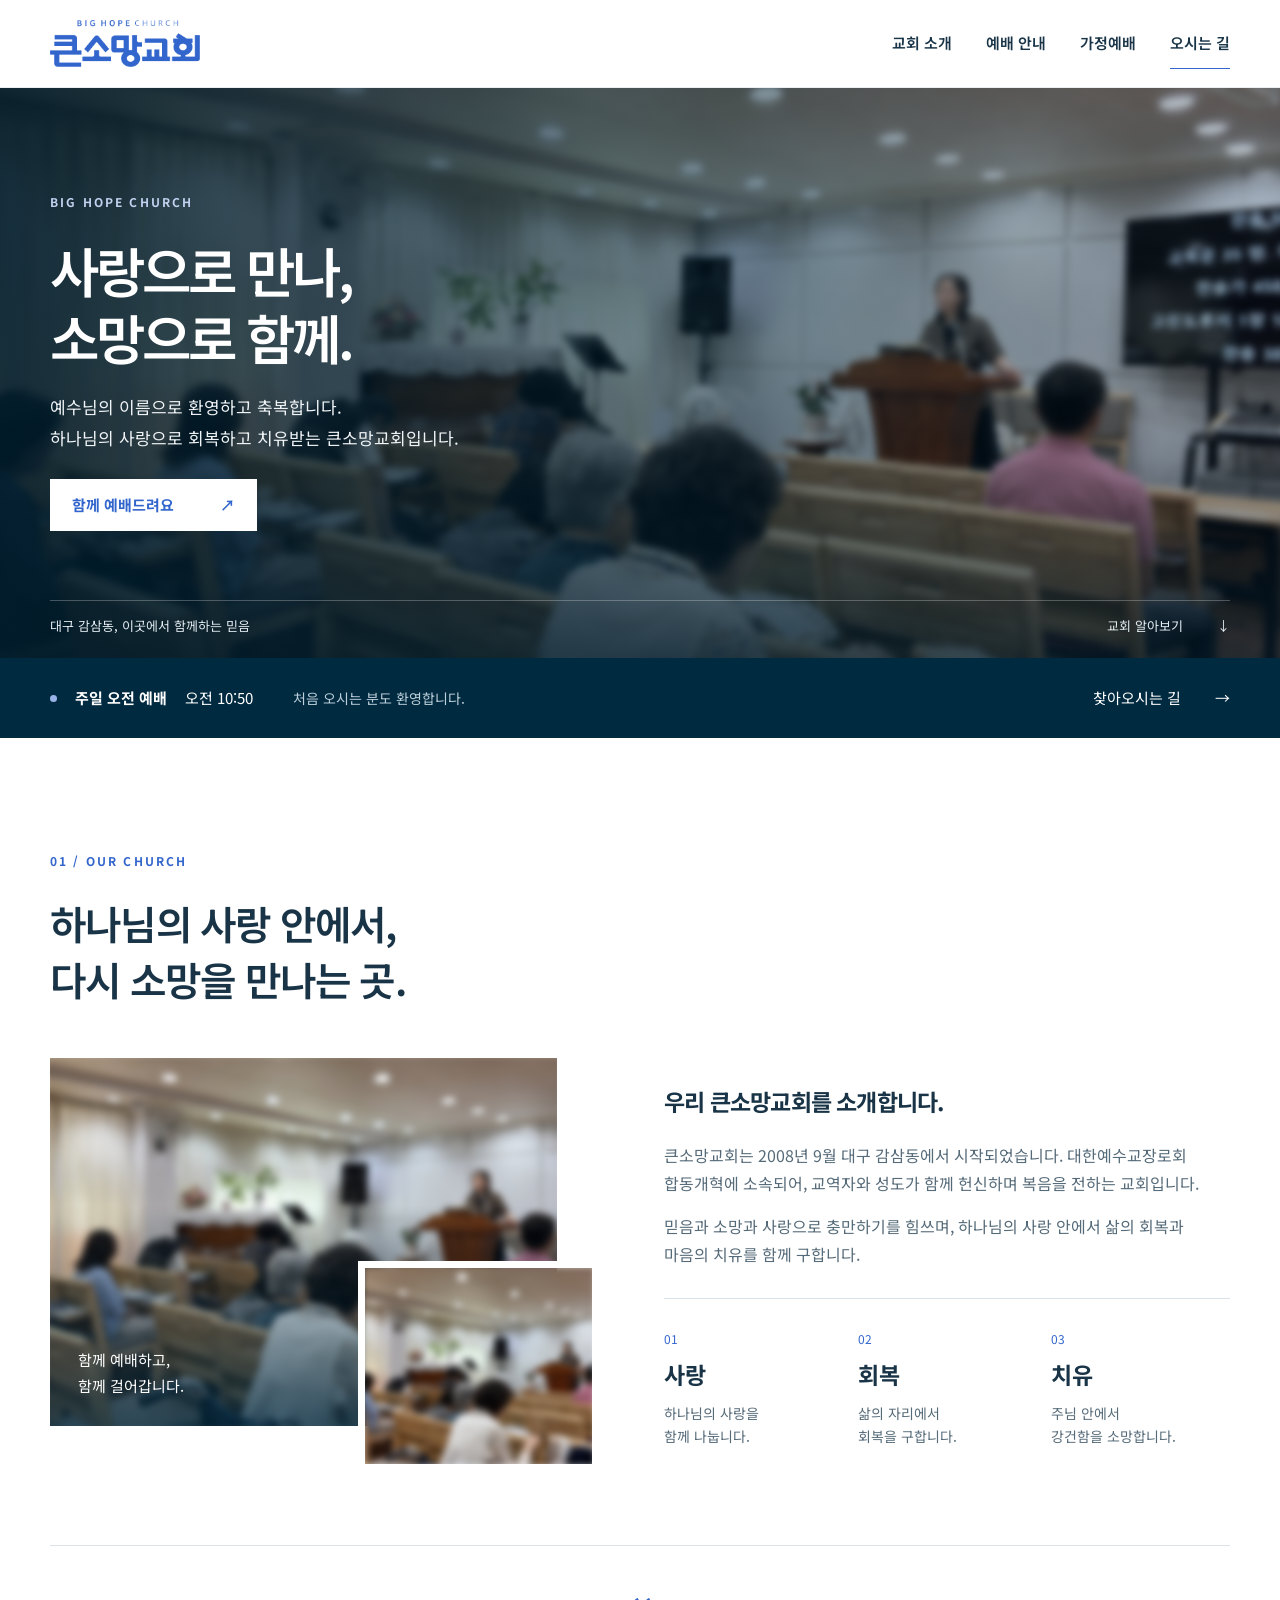
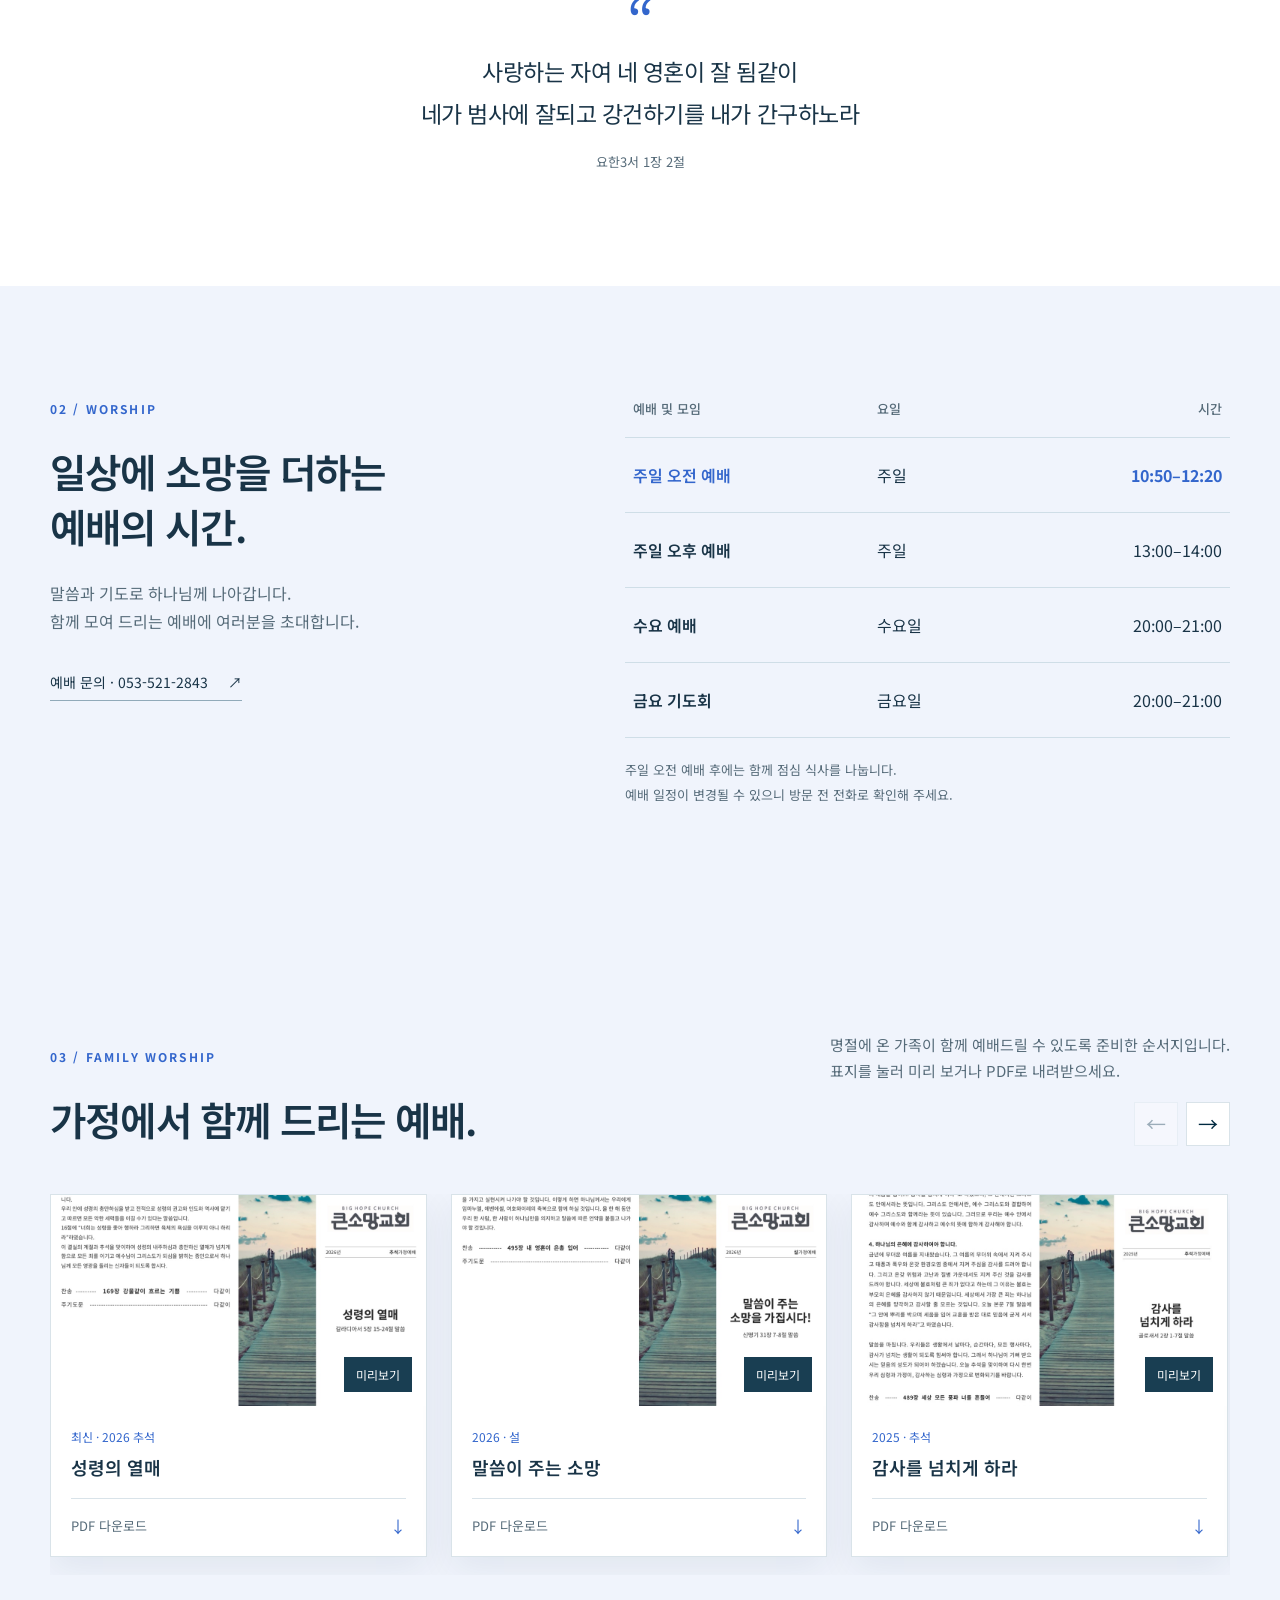
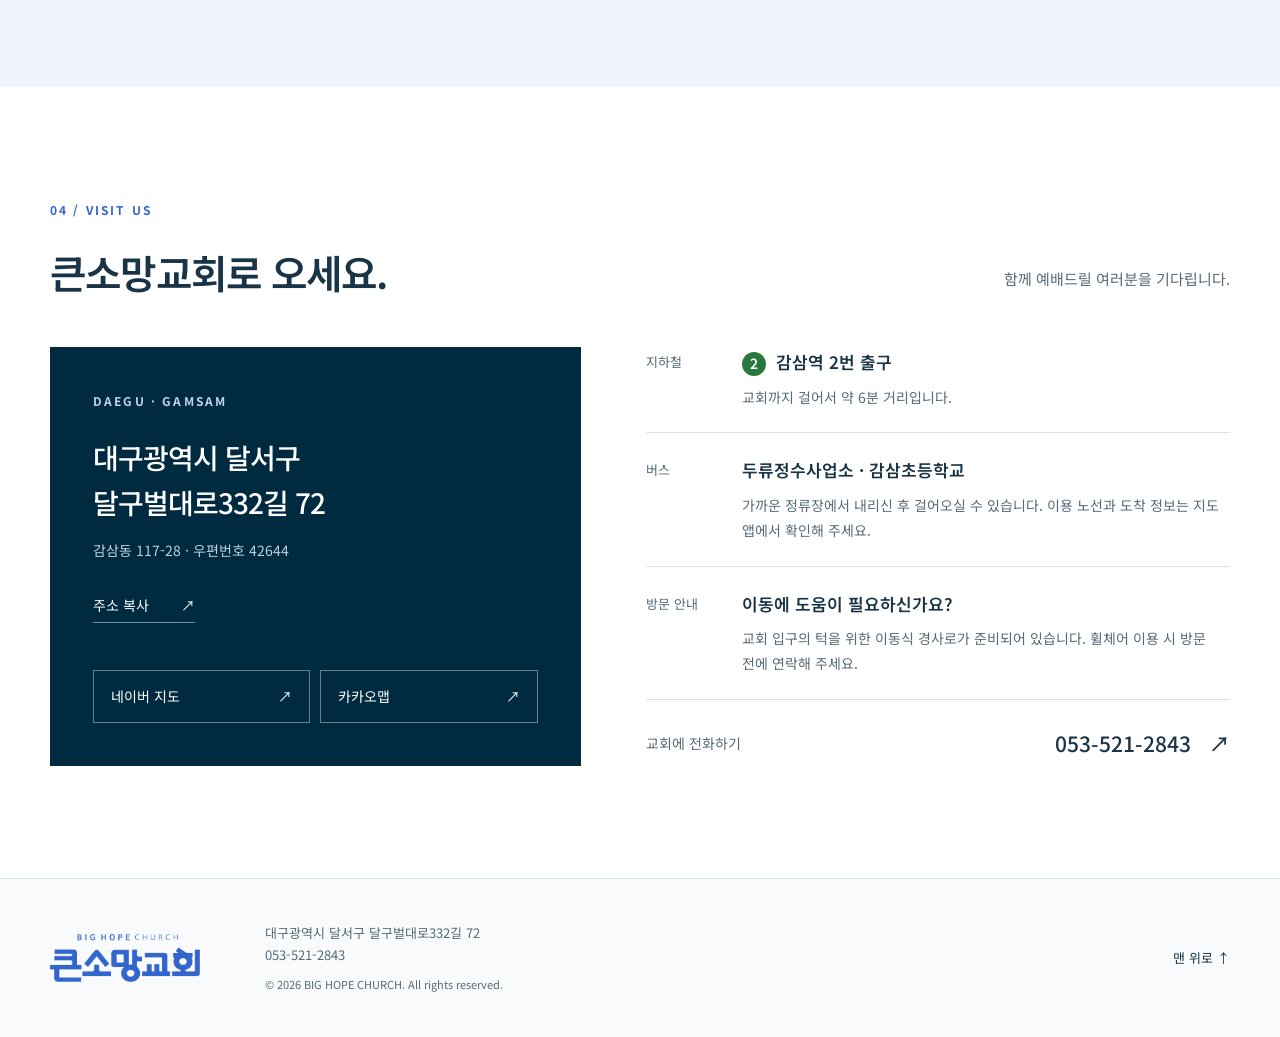
==== commit 56ba3b60: "Refine hero imagery and worship carousel" ====
--- a/index.html
+++ b/index.html
@@ -33,14 +33,14 @@
     <div class="service-strip"><div class="container strip-inner"><div><span class="status-dot"></span><strong>주일 오전 예배</strong><span>오전 10:50</span></div><p>처음 오시는 분도 환영합니다.</p><a href="#visit">찾아오시는 길 <span aria-hidden="true">→</span></a></div></div>
     <section id="about" class="section about" aria-labelledby="about-title"><div class="container">
       <div class="section-heading"><p class="eyebrow">01 / OUR CHURCH</p><h2 id="about-title">하나님의 사랑 안에서,<br>다시 소망을 만나는 곳.</h2></div>
-      <div class="about-grid"><div class="about-photos"><div class="about-photo about-photo-main"><img src="assets/worship-gathering-1.jpg" alt="말씀을 들으며 함께 예배드리는 큰소망교회 성도들" width="1800" height="1013" loading="lazy"><span>함께 예배하고, 함께 걸어갑니다.</span></div><div class="about-photo about-photo-small"><img src="assets/worship-gathering-2.jpg" alt="큰소망교회의 주일예배 풍경" width="1400" height="788" loading="lazy"></div></div><div class="about-copy"><h3>우리 큰소망교회를 소개합니다.</h3><p>큰소망교회는 2008년 9월 대구 감삼동에서 시작되었습니다. 대한예수교장로회 합동개혁에 소속되어, 교역자와 성도가 함께 헌신하며 복음을 전하는 교회입니다.</p><p>믿음과 소망과 사랑으로 충만하기를 힘쓰며, 하나님의 사랑 안에서 삶의 회복과 마음의 치유를 함께 구합니다.</p><div class="values"><div><span>01</span><h4>사랑</h4><p>하나님의 사랑을<br>함께 나눕니다.</p></div><div><span>02</span><h4>회복</h4><p>삶의 자리에서<br>회복을 구합니다.</p></div><div><span>03</span><h4>치유</h4><p>주님 안에서<br>강건함을 소망합니다.</p></div></div></div></div>
+      <div class="about-grid"><div class="about-photos"><div class="about-photo about-photo-main"><img src="assets/worship-gathering-1.jpg" alt="말씀을 들으며 함께 예배드리는 큰소망교회 성도들" width="1800" height="1013" loading="lazy"><span>함께 예배하고,<br>함께 걸어갑니다.</span></div><div class="about-photo about-photo-small"><img src="assets/worship-gathering-2.jpg" alt="큰소망교회의 주일예배 풍경" width="1400" height="788" loading="lazy"></div></div><div class="about-copy"><h3>우리 큰소망교회를 소개합니다.</h3><p>큰소망교회는 2008년 9월 대구 감삼동에서 시작되었습니다. 대한예수교장로회 합동개혁에 소속되어, 교역자와 성도가 함께 헌신하며 복음을 전하는 교회입니다.</p><p>믿음과 소망과 사랑으로 충만하기를 힘쓰며, 하나님의 사랑 안에서 삶의 회복과 마음의 치유를 함께 구합니다.</p><div class="values"><div><span>01</span><h4>사랑</h4><p>하나님의 사랑을<br>함께 나눕니다.</p></div><div><span>02</span><h4>회복</h4><p>삶의 자리에서<br>회복을 구합니다.</p></div><div><span>03</span><h4>치유</h4><p>주님 안에서<br>강건함을 소망합니다.</p></div></div></div></div>
       <blockquote><span class="quote-mark" aria-hidden="true">“</span><p>사랑하는 자여 네 영혼이 잘 됨같이<br>네가 범사에 잘되고 강건하기를 내가 간구하노라</p><cite>요한3서 1장 2절</cite></blockquote>
     </div></section>
     <section id="worship" class="section worship" aria-labelledby="worship-title"><div class="container worship-grid"><div class="worship-intro"><p class="eyebrow">02 / WORSHIP</p><h2 id="worship-title">일상에 소망을 더하는<br>예배의 시간.</h2><p>말씀과 기도로 하나님께 나아갑니다.<br>함께 모여 드리는 예배에 여러분을 초대합니다.</p><a class="text-link" href="tel:0535212843">예배 문의 · 053-521-2843 <span aria-hidden="true">↗</span></a></div><div class="schedule"><table><caption class="sr-only">큰소망교회 정기 예배 시간</caption><thead><tr><th scope="col">예배 및 모임</th><th scope="col">요일</th><th scope="col">시간</th></tr></thead><tbody><tr class="sunday"><th scope="row">주일 오전 예배</th><td>주일</td><td>10:50–12:20</td></tr><tr><th scope="row">주일 오후 예배</th><td>주일</td><td>13:00–14:00</td></tr><tr><th scope="row">수요 예배</th><td>수요일</td><td>20:00–21:00</td></tr><tr><th scope="row">금요 기도회</th><td>금요일</td><td>20:00–21:00</td></tr></tbody></table><p class="schedule-note">주일 오전 예배 후에는 함께 점심 식사를 나눕니다.<br>예배 일정이 변경될 수 있으니 방문 전 전화로 확인해 주세요.</p></div></div></section>
     <section id="home-worship" class="section home-worship" aria-labelledby="home-worship-title"><div class="container">
-      <div class="documents-heading"><div><p class="eyebrow">03 / FAMILY WORSHIP</p><h2 id="home-worship-title">가정에서 함께 드리는 예배.</h2></div><p>명절에 온 가족이 함께 예배드릴 수 있도록 준비한 순서지입니다.<br>표지를 눌러 미리 보거나 PDF로 내려받으세요.</p></div>
-      <div class="document-grid">
-        <article class="document-card"><button class="document-preview" type="button" data-pdf="assets/documents/2026-chuseok-family-worship.pdf" data-title="2026 추석 가정예배 순서지"><span class="document-cover"><img src="assets/document-thumbnails/2026-chuseok.jpg" width="1000" height="691" alt="2026 추석 가정예배 순서지 표지" loading="lazy"><span class="preview-label">미리보기</span></span><span class="document-meta"><small>2026 · 추석</small><strong>성령의 열매</strong></span></button><a href="assets/documents/2026-chuseok-family-worship.pdf" download>PDF 다운로드</a></article>
+      <div class="documents-heading"><div><p class="eyebrow">03 / FAMILY WORSHIP</p><h2 id="home-worship-title">가정에서 함께 드리는 예배.</h2></div><div class="documents-side"><p>명절에 온 가족이 함께 예배드릴 수 있도록 준비한 순서지입니다.<br>표지를 눌러 미리 보거나 PDF로 내려받으세요.</p><div class="document-controls" aria-label="가정예배 순서지 이동"><button id="document-prev" type="button" aria-label="이전 순서지" disabled>←</button><button id="document-next" type="button" aria-label="다음 순서지">→</button></div></div></div>
+      <div id="document-track" class="document-grid" aria-label="가정예배 순서지 목록">
+        <article class="document-card"><button class="document-preview" type="button" data-pdf="assets/documents/2026-chuseok-family-worship.pdf" data-title="2026 추석 가정예배 순서지"><span class="document-cover"><img src="assets/document-thumbnails/2026-chuseok.jpg" width="1000" height="691" alt="2026 추석 가정예배 순서지 표지" loading="lazy"><span class="preview-label">미리보기</span></span><span class="document-meta"><small>최신 · 2026 추석</small><strong>성령의 열매</strong></span></button><a href="assets/documents/2026-chuseok-family-worship.pdf" download>PDF 다운로드</a></article>
         <article class="document-card"><button class="document-preview" type="button" data-pdf="assets/documents/2026-seollal-family-worship.pdf" data-title="2026 설 가정예배 순서지"><span class="document-cover"><img src="assets/document-thumbnails/2026-seollal.jpg" width="1000" height="691" alt="2026 설 가정예배 순서지 표지" loading="lazy"><span class="preview-label">미리보기</span></span><span class="document-meta"><small>2026 · 설</small><strong>말씀이 주는 소망</strong></span></button><a href="assets/documents/2026-seollal-family-worship.pdf" download>PDF 다운로드</a></article>
         <article class="document-card"><button class="document-preview" type="button" data-pdf="assets/documents/2025-chuseok-family-worship.pdf" data-title="2025 추석 가정예배 순서지"><span class="document-cover"><img src="assets/document-thumbnails/2025-chuseok.jpg" width="1000" height="706" alt="2025 추석 가정예배 순서지 표지" loading="lazy"><span class="preview-label">미리보기</span></span><span class="document-meta"><small>2025 · 추석</small><strong>감사를 넘치게 하라</strong></span></button><a href="assets/documents/2025-chuseok-family-worship.pdf" download>PDF 다운로드</a></article>
         <article class="document-card"><button class="document-preview" type="button" data-pdf="assets/documents/2025-seollal-family-worship.pdf" data-title="2025 설 가정예배 순서지"><span class="document-cover"><img src="assets/document-thumbnails/2025-seollal.jpg" width="1000" height="691" alt="2025 설 가정예배 순서지 표지" loading="lazy"><span class="preview-label">미리보기</span></span><span class="document-meta"><small>2025 · 설</small><strong>세상 속의 성도</strong></span></button><a href="assets/documents/2025-seollal-family-worship.pdf" download>PDF 다운로드</a></article>
--- a/styles.css
+++ b/styles.css
@@ -25,11 +25,14 @@
 .hero-image{object-position:center 54%}
 .hero-shade{background:linear-gradient(90deg,rgba(0,28,43,.9),rgba(0,29,45,.5) 56%,rgba(0,24,38,.25)),linear-gradient(0deg,rgba(0,24,38,.62),transparent 35%)}
 .hero-content{padding-bottom:24px}
-.hero h1{font-size:clamp(42px,4.7vw,64px);line-height:1.25}
+.hero h1{font-size:clamp(38px,4.2vw,58px);line-height:1.25}
 .hero-description{margin:20px 0 25px;font-size:17px;line-height:1.85}
 .hero .button{padding:13px 22px}
 .hero-bottom{bottom:20px;padding-top:14px}
 .strip-inner{min-height:80px}
+
+/* Keep people indistinct while preserving the atmosphere of the photographs. */
+.hero-image,.about-photo img{filter:blur(3.5px);transform:scale(1.025)}
 
 /* Two complementary worship photographs in the church introduction. */
 .about-photos{position:relative;padding:0 42px 45px 0}
@@ -42,12 +45,18 @@
 /* Family worship documents. */
 .home-worship{background:var(--pale)}
 .documents-heading{display:flex;justify-content:space-between;align-items:end;gap:50px;margin-bottom:48px}
-.documents-heading>p{max-width:480px;color:var(--muted);font-size:15px}
-.document-grid{display:grid;grid-template-columns:repeat(3,1fr);gap:38px 24px}
-.document-card{background:white;border:1px solid var(--line);box-shadow:0 12px 34px rgba(0,42,64,.07)}
+.documents-side{max-width:480px;display:flex;flex-direction:column;align-items:flex-end;gap:18px}
+.documents-side>p{color:var(--muted);font-size:15px}
+.document-controls{display:flex;gap:8px}
+.document-controls button{display:grid;place-items:center;width:44px;height:44px;padding:0;border:1px solid var(--line);background:white;color:var(--navy);font-size:20px;line-height:1;transition:background .2s,color .2s,border-color .2s}
+.document-controls button:hover:not(:disabled){background:var(--blue);border-color:var(--blue);color:white}
+.document-controls button:disabled{cursor:default;opacity:.35}
+.document-grid{display:flex;gap:24px;overflow-x:auto;padding:0 1px 18px;scroll-behavior:smooth;scroll-snap-type:x mandatory;scrollbar-width:none;overscroll-behavior-inline:contain}
+.document-grid::-webkit-scrollbar{display:none}
+.document-card{flex:0 0 calc((100% - 48px)/3);background:white;border:1px solid var(--line);box-shadow:0 12px 34px rgba(0,42,64,.07);scroll-snap-align:start}
 .document-preview{display:block;width:100%;padding:0;border:0;background:white;color:var(--ink);text-align:left}
-.document-cover{position:relative;display:block;overflow:hidden;aspect-ratio:1.15;background:#e8edf1}
-.document-cover img{width:100%;height:100%;object-fit:cover;object-position:right center;transition:transform .35s ease}
+.document-cover{position:relative;display:block;overflow:hidden;aspect-ratio:16/9;background:#e8edf1}
+.document-cover img{width:100%;height:100%;object-fit:cover;object-position:center;transition:transform .35s ease}
 .preview-label{position:absolute;right:14px;bottom:14px;padding:7px 12px;background:rgba(0,42,64,.9);color:white;font-size:12px}
 .document-preview:hover .document-cover img{transform:scale(1.025)}
 .document-meta{display:block;padding:20px 20px 17px}
@@ -66,20 +75,23 @@
 .pdf-dialog-actions a{padding:10px 16px;border:1px solid var(--line);font-size:14px;font-weight:600}
 .pdf-dialog-actions a:last-child{background:var(--blue);border-color:var(--blue);color:white}
 
-@media(max-width:1000px){.document-grid{grid-template-columns:repeat(2,1fr)}.documents-heading{align-items:start;flex-direction:column;gap:18px}.header-inner nav{gap:22px;font-size:14px}}
+@media(max-width:1000px){.document-card{flex-basis:calc((100% - 24px)/2)}.documents-heading{align-items:start;flex-direction:column;gap:18px}.documents-side{max-width:none;width:100%;align-items:flex-start}.header-inner nav{gap:22px;font-size:14px}}
 @media(max-width:700px){
   .hero{min-height:480px;height:min(500px,calc(70svh - var(--header)));max-height:500px}
   .hero-content{padding-bottom:10px}
-  .hero h1{font-size:40px;line-height:1.23}
+  .hero h1{font-size:36px;line-height:1.23}
   .hero-description{margin:18px 0 21px;font-size:14px}
   .hero-bottom{display:none}
   .about-photos{padding:0 28px 32px 0}
   .about-photo-small{width:42%;border-width:5px}
-  .document-grid{grid-template-columns:1fr;gap:24px}
+  .document-grid{gap:16px;padding-bottom:14px}
+  .document-card{flex-basis:100%}
   .documents-heading{margin-bottom:30px}
-  .documents-heading>p{font-size:14px}
-  .document-cover{aspect-ratio:1.28}
+  .documents-side>p{font-size:14px}
+  .document-cover{aspect-ratio:16/9}
   .pdf-dialog{width:100%;max-width:none;height:100%;max-height:none;margin:0}
   .pdf-dialog-actions{padding:12px}
   .pdf-dialog-actions a{flex:1;text-align:center;padding:9px 8px}
 }
+
+@media(prefers-reduced-motion:reduce){.document-grid{scroll-behavior:auto}}
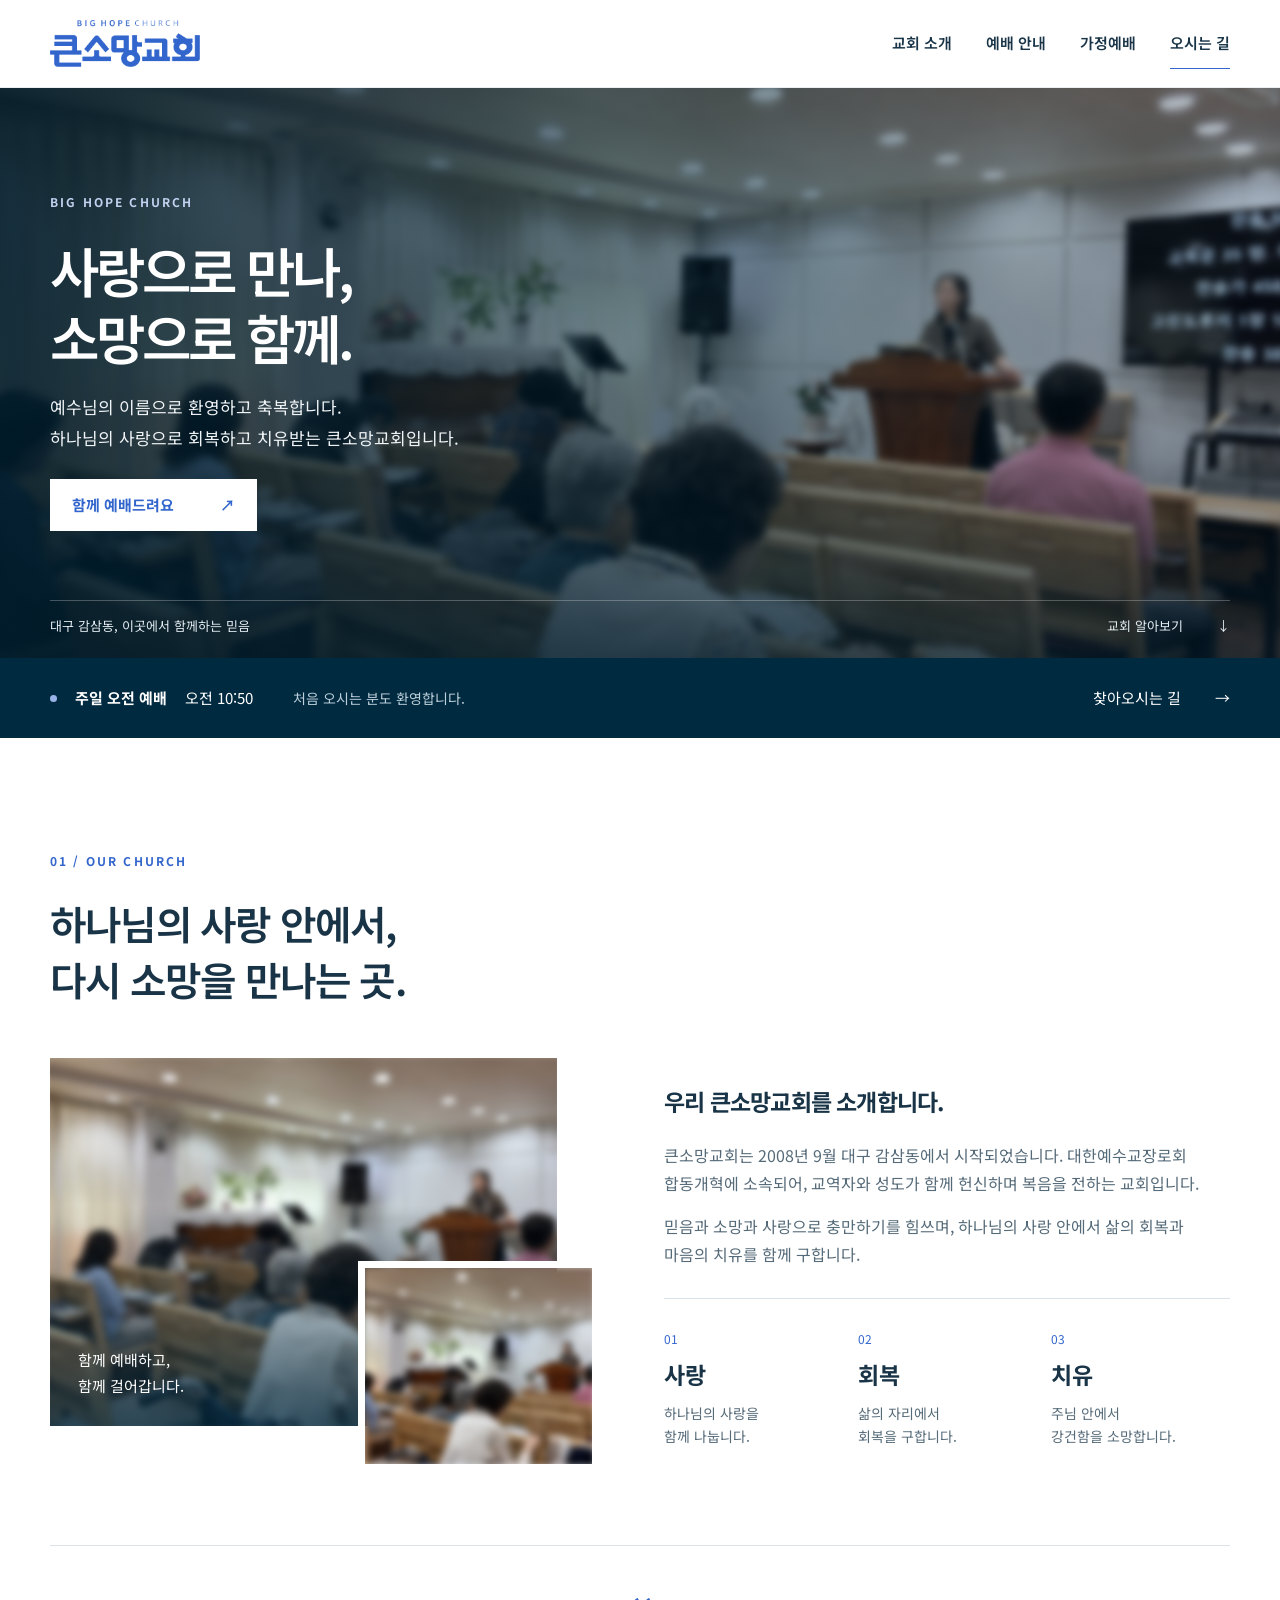
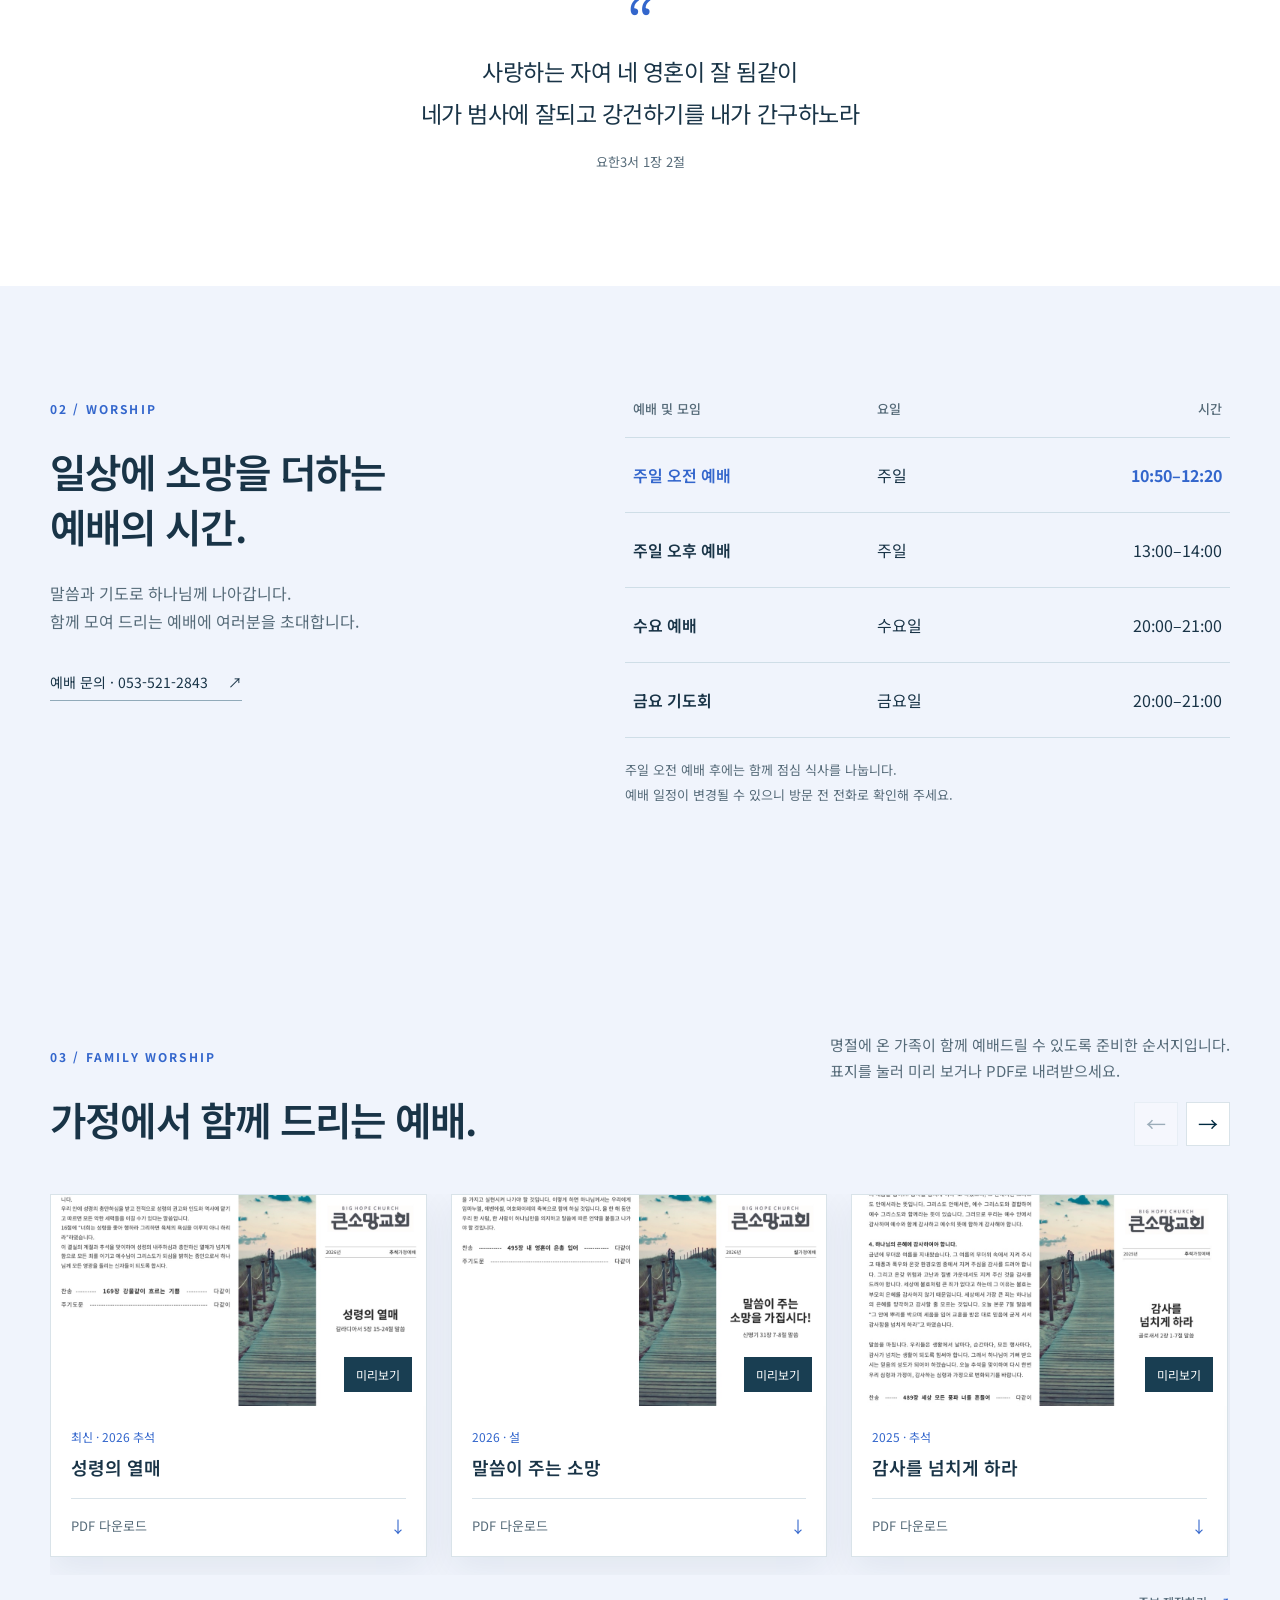
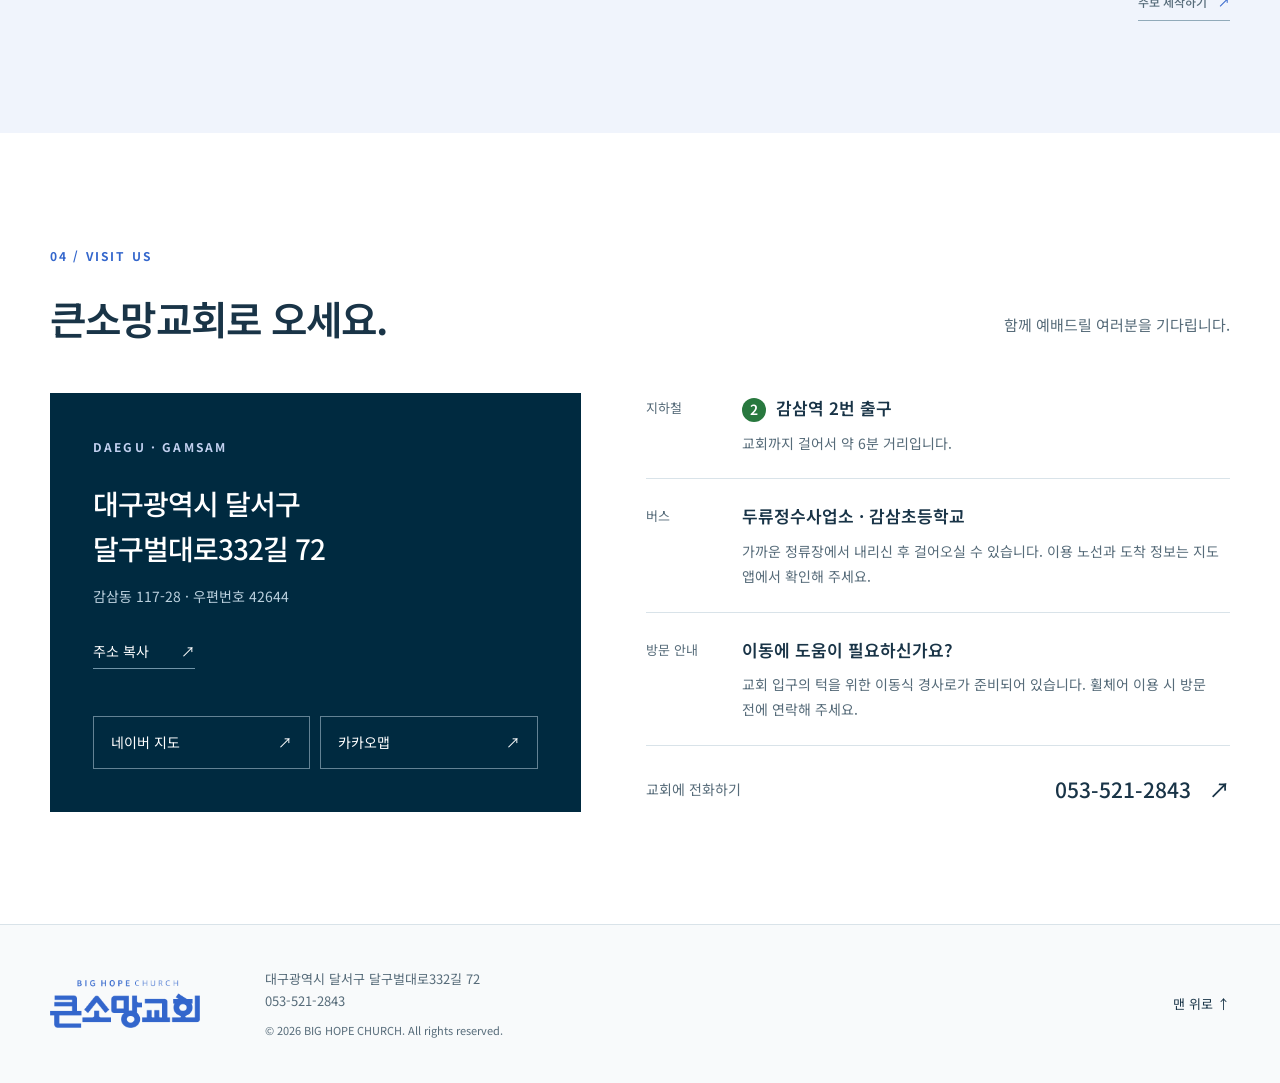
==== commit 9b6df4dc: "Add protected bulletin builder and improve site SEO" ====
--- a/index.html
+++ b/index.html
@@ -4,21 +4,56 @@
   <meta charset="utf-8">
   <meta name="viewport" content="width=device-width, initial-scale=1">
   <meta name="theme-color" content="#002a40">
-  <title>대구 큰소망교회</title>
-  <meta name="description" content="하나님의 사랑으로 회복하고 치유받는 큰소망교회. 대구 달서구 감삼동에 위치한 대한예수교장로회 합동개혁 교회입니다. 교회 소개, 예배 시간, 오시는 길을 안내합니다.">
+  <title>대구큰소망교회 | 대구 달서구 감삼동 교회</title>
+  <meta name="description" content="대구큰소망교회는 대구광역시 달서구 감삼동에 위치한 대한예수교장로회 합동개혁 교회입니다. 주일·수요·금요 예배 시간과 교회 소개, 가정예배 순서지, 오시는 길을 안내합니다.">
+  <meta name="keywords" content="대구큰소망교회, 큰소망교회, 대구 교회, 달서구 교회, 감삼동 교회, 대구 예배, 감삼역 교회">
+  <meta name="robots" content="index, follow, max-image-preview:large">
+  <meta name="author" content="대구큰소망교회">
+  <link rel="canonical" href="https://bighope.co.kr/">
   <meta property="og:type" content="website">
   <meta property="og:locale" content="ko_KR">
-  <meta property="og:title" content="대구 큰소망교회">
-  <meta property="og:description" content="예수님의 이름으로 환영하고 축복합니다. 대구 감삼동 큰소망교회의 예배와 방문 안내입니다.">
+  <meta property="og:site_name" content="대구큰소망교회">
+  <meta property="og:title" content="대구큰소망교회 | 대구 달서구 감삼동 교회">
+  <meta property="og:description" content="예수님의 이름으로 환영하고 축복합니다. 대구 감삼동 대구큰소망교회의 예배 시간과 방문 정보를 확인하세요.">
+  <meta property="og:url" content="https://bighope.co.kr/">
+  <meta property="og:image" content="https://bighope.co.kr/assets/worship-gathering-hero.jpg">
+  <meta property="og:image:width" content="2400">
+  <meta property="og:image:height" content="1350">
+  <meta property="og:image:alt" content="성도들이 함께 예배드리는 대구큰소망교회 예배당">
+  <meta name="twitter:card" content="summary_large_image">
+  <meta name="twitter:title" content="대구큰소망교회">
+  <meta name="twitter:description" content="대구 달서구 감삼동 대구큰소망교회의 예배 및 방문 안내입니다.">
+  <meta name="twitter:image" content="https://bighope.co.kr/assets/worship-gathering-hero.jpg">
   <link rel="icon" type="image/png" href="assets/logo.png">
   <link rel="stylesheet" href="styles.css">
   <script src="script.js" defer></script>
+  <script type="application/ld+json">
+  {
+    "@context": "https://schema.org",
+    "@type": "Church",
+    "@id": "https://bighope.co.kr/#church",
+    "name": "대구큰소망교회",
+    "alternateName": ["큰소망교회", "BIG HOPE CHURCH"],
+    "url": "https://bighope.co.kr/",
+    "logo": "https://bighope.co.kr/assets/church-logo-english-top.png",
+    "image": "https://bighope.co.kr/assets/worship-gathering-hero.jpg",
+    "telephone": "+82-53-521-2843",
+    "address": {
+      "@type": "PostalAddress",
+      "streetAddress": "달구벌대로332길 72",
+      "addressLocality": "달서구",
+      "addressRegion": "대구광역시",
+      "postalCode": "42644",
+      "addressCountry": "KR"
+    }
+  }
+  </script>
 </head>
 <body>
   <a class="skip-link" href="#main">본문 바로가기</a>
   <header class="site-header">
     <div class="container header-inner">
-      <a class="brand" href="#home" aria-label="큰소망교회 처음으로"><img class="church-wordmark" src="assets/church-logo-english-top.png" width="444" height="142" alt="큰소망교회 · BIG HOPE CHURCH"></a>
+      <a class="brand" href="#home" aria-label="대구큰소망교회 처음으로"><img class="church-wordmark" src="assets/church-logo-english-top.png" width="444" height="142" alt="대구큰소망교회 · BIG HOPE CHURCH"></a>
       <button class="menu-toggle" type="button" aria-controls="main-nav" aria-expanded="false">메뉴 <span aria-hidden="true">☰</span></button>
       <nav id="main-nav" aria-label="주 메뉴"><a href="#about">교회 소개</a><a href="#worship">예배 안내</a><a href="#home-worship">가정예배</a><a href="#visit">오시는 길</a></nav>
     </div>
@@ -47,10 +82,11 @@
         <article class="document-card"><button class="document-preview" type="button" data-pdf="assets/documents/2024-chuseok-family-worship.pdf" data-title="2024 추석 가정예배 순서지"><span class="document-cover"><img src="assets/document-thumbnails/2024-chuseok.jpg" width="1000" height="691" alt="2024 추석 가정예배 순서지 표지" loading="lazy"><span class="preview-label">미리보기</span></span><span class="document-meta"><small>2024 · 추석</small><strong>말씀을 지켜 살아야 할 이유</strong></span></button><a href="assets/documents/2024-chuseok-family-worship.pdf" download>PDF 다운로드</a></article>
         <article class="document-card"><button class="document-preview" type="button" data-pdf="assets/documents/2024-seollal-family-worship.pdf" data-title="2024 설 가정예배 순서지"><span class="document-cover"><img src="assets/document-thumbnails/2024-seollal.jpg" width="1000" height="691" alt="2024 설 가정예배 순서지 표지" loading="lazy"><span class="preview-label">미리보기</span></span><span class="document-meta"><small>2024 · 설</small><strong>약속의 땅을 향하여</strong></span></button><a href="assets/documents/2024-seollal-family-worship.pdf" download>PDF 다운로드</a></article>
       </div>
+      <div class="bulletin-builder-link"><a href="bulletin-builder/" rel="nofollow">주보 제작하기 <span aria-hidden="true">↗</span></a></div>
     </div></section>
     <section id="visit" class="section visit" aria-labelledby="visit-title"><div class="container"><div class="visit-heading"><div><p class="eyebrow">04 / VISIT US</p><h2 id="visit-title">큰소망교회로 오세요.</h2></div><p>함께 예배드릴 여러분을 기다립니다.</p></div><div class="visit-grid"><div class="address-panel"><span class="eyebrow light">DAEGU · GAMSAM</span><h3>대구광역시 달서구<br>달구벌대로332길 72</h3><p>감삼동 117-28 · 우편번호 42644</p><button id="copy-address" type="button" class="copy-button">주소 복사 <span aria-hidden="true">↗</span></button><p id="copy-status" class="copy-status" role="status" aria-live="polite"></p><div class="map-links"><a href="https://naver.me/5Tv8i57S" target="_blank" rel="noopener noreferrer">네이버 지도 <span aria-hidden="true">↗</span><span class="sr-only"> (새 창)</span></a><a href="https://kko.to/58W0NsoF6k" target="_blank" rel="noopener noreferrer">카카오맵 <span aria-hidden="true">↗</span><span class="sr-only"> (새 창)</span></a></div></div><div class="directions"><div class="direction-row"><span class="direction-label">지하철</span><div><h3><span class="line-badge">2</span> 감삼역 2번 출구</h3><p>교회까지 걸어서 약 6분 거리입니다.</p></div></div><div class="direction-row"><span class="direction-label">버스</span><div><h3>두류정수사업소 · 감삼초등학교</h3><p>가까운 정류장에서 내리신 후 걸어오실 수 있습니다. 이용 노선과 도착 정보는 지도 앱에서 확인해 주세요.</p></div></div><div class="direction-row"><span class="direction-label">방문 안내</span><div><h3>이동에 도움이 필요하신가요?</h3><p>교회 입구의 턱을 위한 이동식 경사로가 준비되어 있습니다. 휠체어 이용 시 방문 전에 연락해 주세요.</p></div></div><a class="contact-link" href="tel:0535212843"><span>교회에 전화하기</span><strong>053-521-2843 <span aria-hidden="true">↗</span></strong></a></div></div></div></section>
   </main>
   <dialog id="pdf-dialog" class="pdf-dialog" aria-labelledby="pdf-dialog-title"><div class="pdf-dialog-header"><h2 id="pdf-dialog-title">가정예배 순서지</h2><button id="pdf-dialog-close" type="button" aria-label="미리보기 닫기">×</button></div><iframe id="pdf-frame" title="가정예배 순서지 미리보기"></iframe><div class="pdf-dialog-actions"><a id="pdf-open" href="#" target="_blank" rel="noopener noreferrer">새 탭에서 보기</a><a id="pdf-download" href="#" download>PDF 다운로드</a></div></dialog>
-  <footer><div class="container footer-inner"><a class="brand footer-brand" href="#home"><img class="church-wordmark" src="assets/church-logo-english-top.png" width="444" height="142" alt="큰소망교회 · BIG HOPE CHURCH"></a><div><p>대구광역시 달서구 달구벌대로332길 72</p><p><a href="tel:0535212843">053-521-2843</a></p><small>© <span id="year">2026</span> BIG HOPE CHURCH. All rights reserved.</small></div><a class="back-top" href="#home">맨 위로 ↑</a></div></footer>
+  <footer><div class="container footer-inner"><a class="brand footer-brand" href="#home"><img class="church-wordmark" src="assets/church-logo-english-top.png" width="444" height="142" alt="대구큰소망교회 · BIG HOPE CHURCH"></a><div><p>대구광역시 달서구 달구벌대로332길 72</p><p><a href="tel:0535212843">053-521-2843</a></p><small>© <span id="year">2026</span> BIG HOPE CHURCH. All rights reserved.</small></div><a class="back-top" href="#home">맨 위로 ↑</a></div></footer>
 </body>
 </html>
--- a/styles.css
+++ b/styles.css
@@ -64,6 +64,10 @@
 .document-meta strong{display:block;font-size:18px;font-weight:600;line-height:1.5}
 .document-card>a{display:flex;justify-content:space-between;align-items:center;margin:0 20px;padding:13px 0 16px;border-top:1px solid var(--line);color:var(--muted);font-size:13px}
 .document-card>a:after{content:"↓";color:var(--blue);font-size:16px}
+.bulletin-builder-link{display:flex;justify-content:flex-end;margin-top:8px}
+.bulletin-builder-link a{padding:8px 0;border-bottom:1px solid #91aab9;color:var(--muted);font-size:12px;font-weight:500}
+.bulletin-builder-link a:hover{color:var(--blue);border-color:var(--blue)}
+.bulletin-builder-link span{margin-left:8px;color:var(--blue)}
 .pdf-dialog{width:min(1040px,calc(100% - 40px));height:min(88vh,900px);padding:0;border:0;box-shadow:0 24px 80px rgba(0,20,34,.35);background:white;color:var(--ink)}
 .pdf-dialog::backdrop{background:rgba(0,25,40,.72);backdrop-filter:blur(3px)}
 .pdf-dialog[open]{display:grid;grid-template-rows:auto 1fr auto}
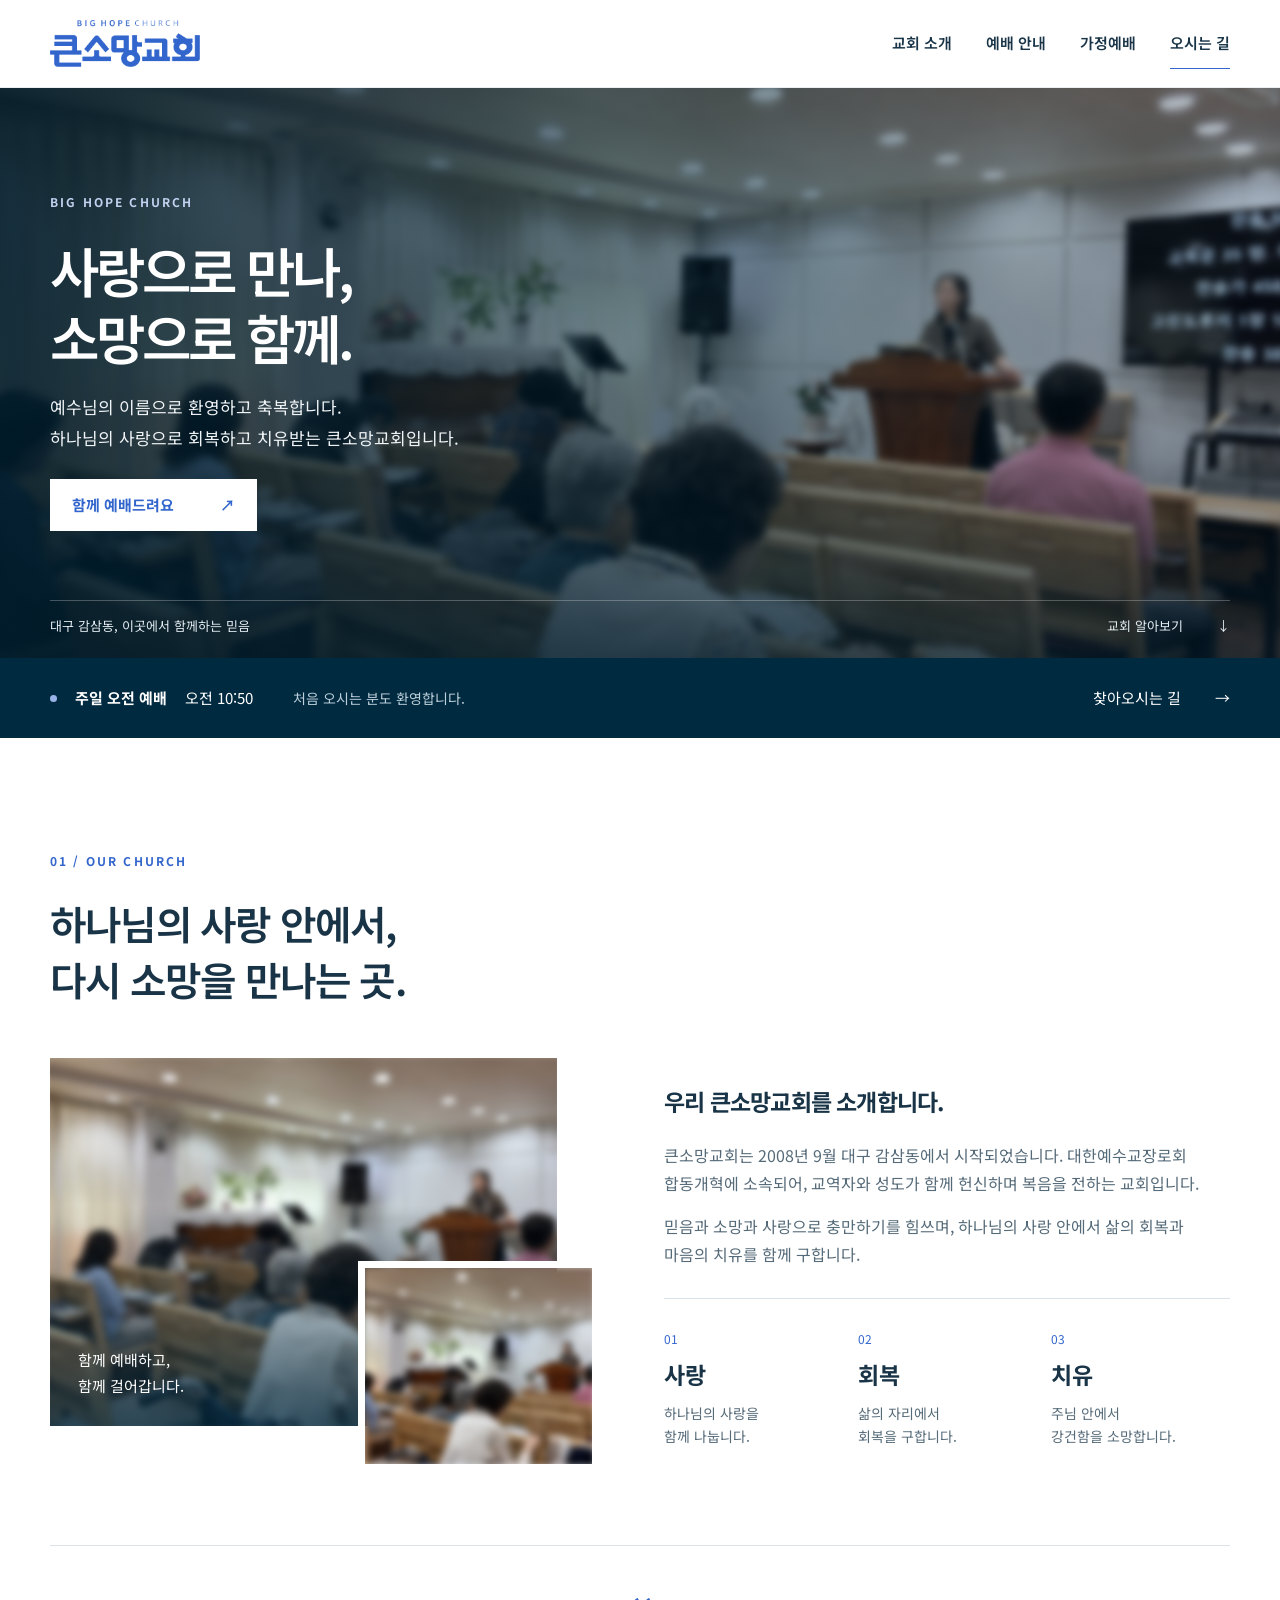
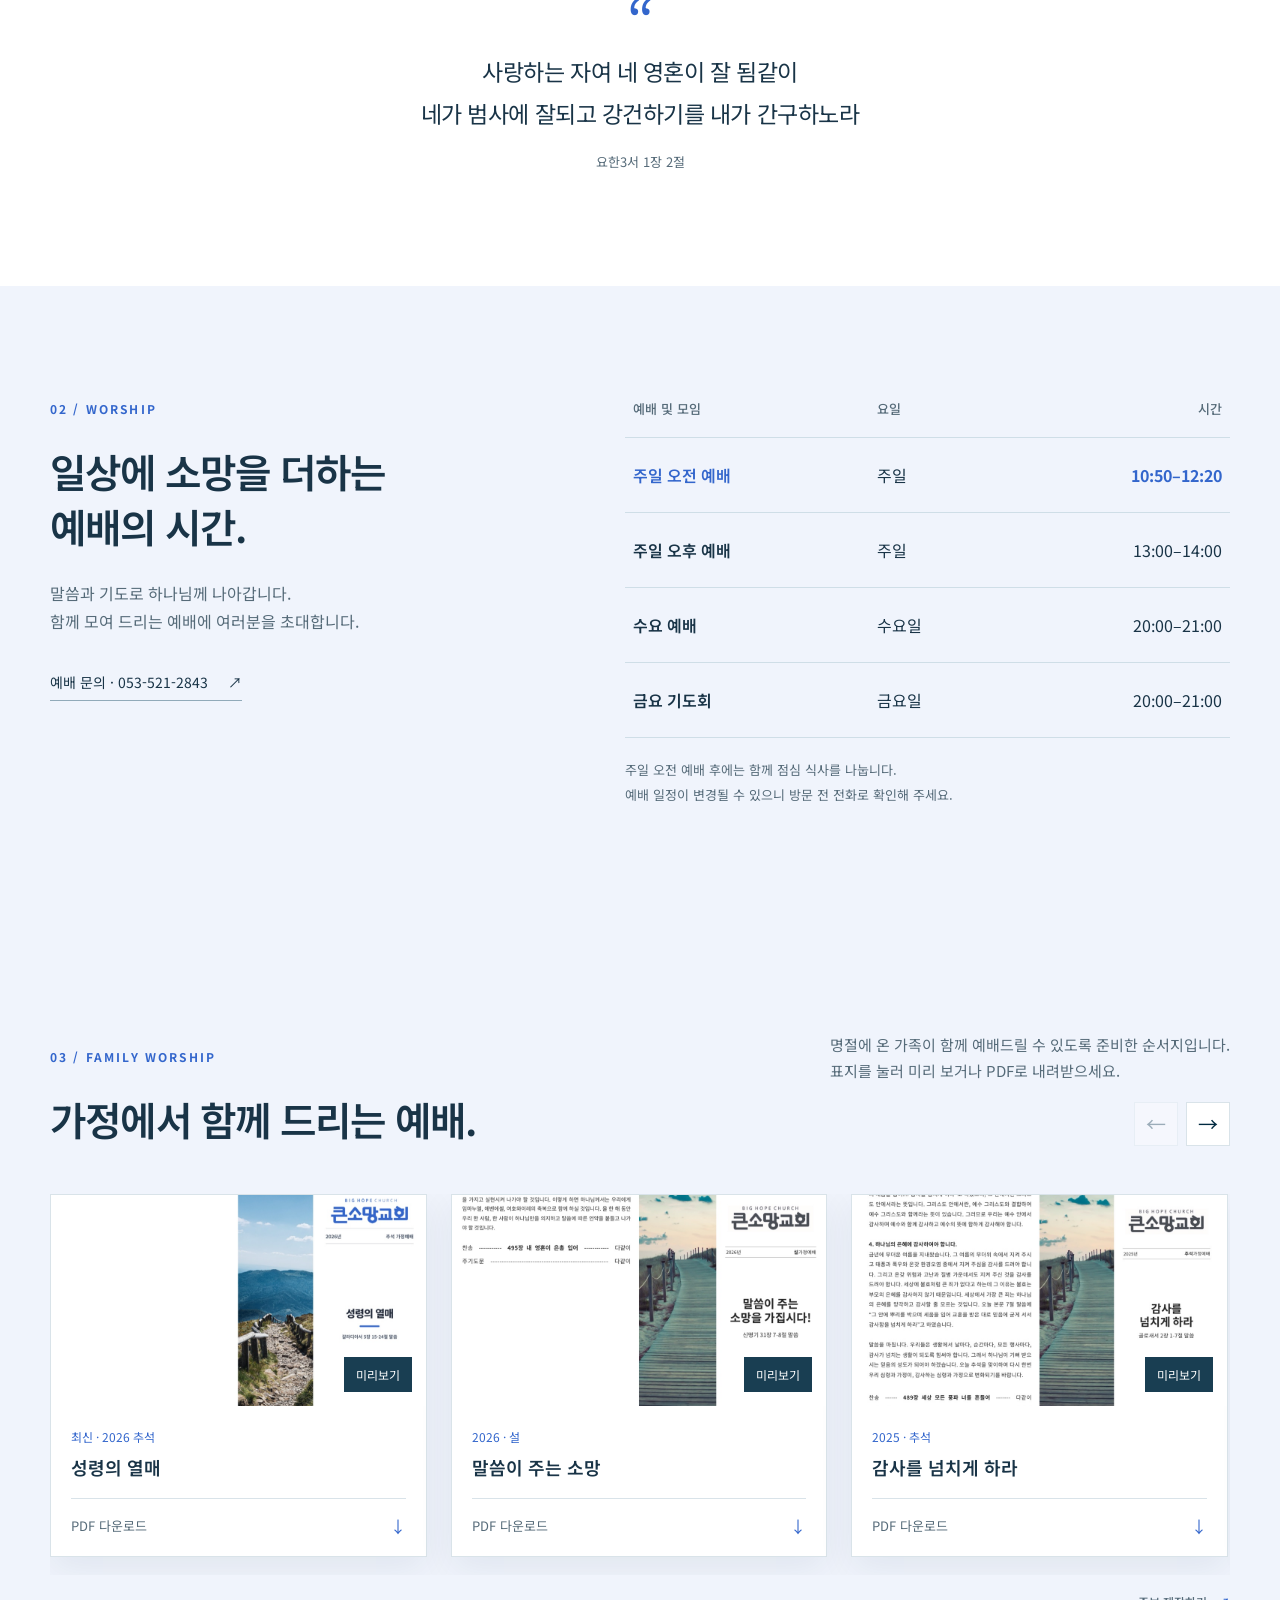
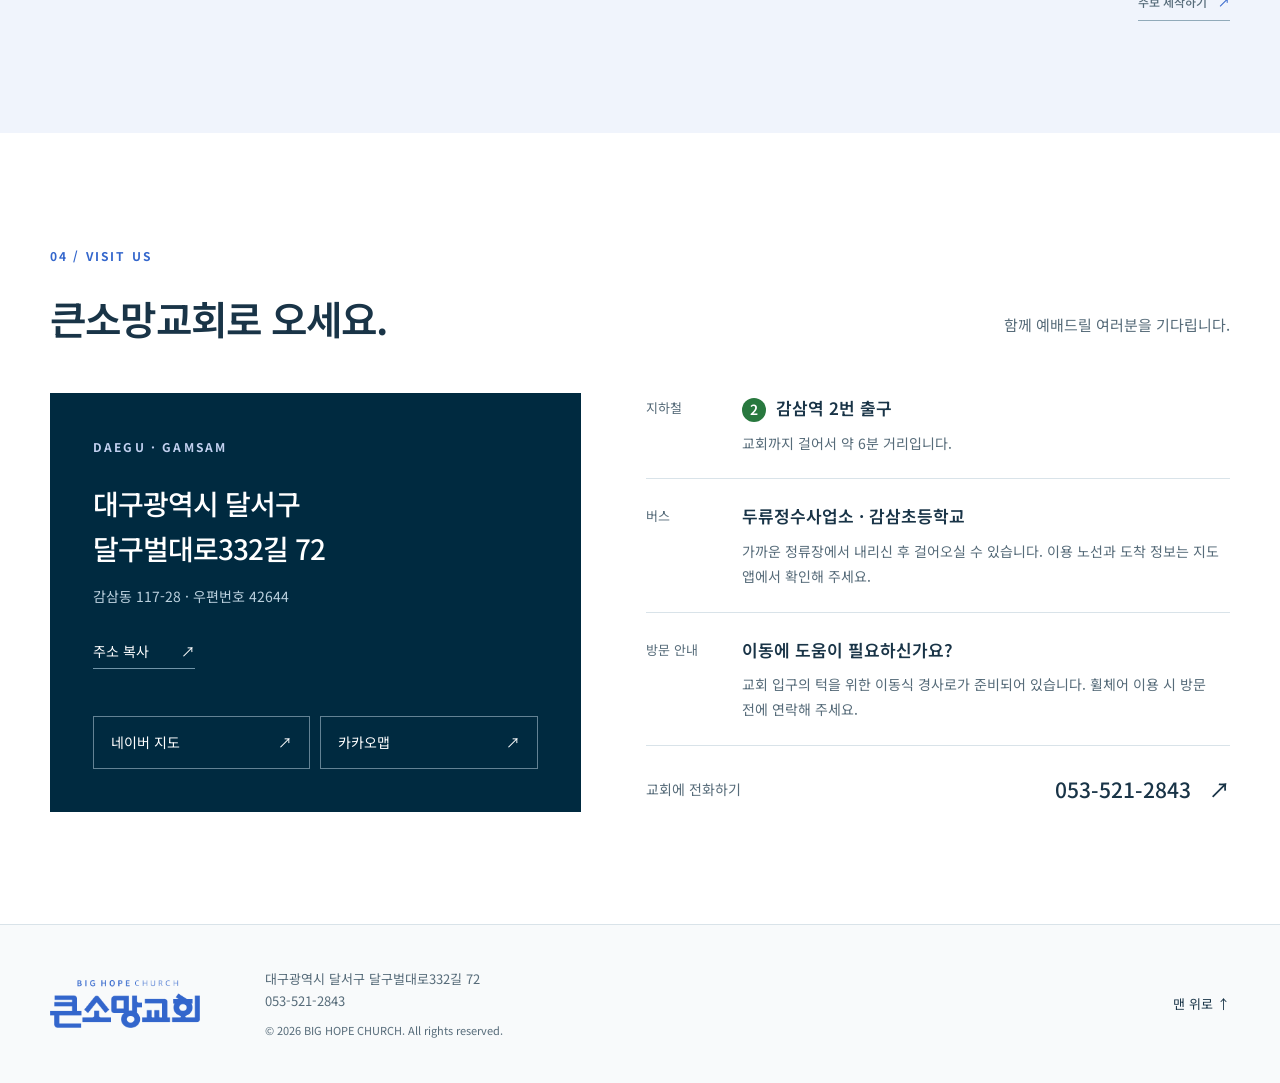
==== commit 94148e3d: "Update 2026 Chuseok family worship bulletin" ====
--- a/index.html
+++ b/index.html
@@ -4,7 +4,7 @@
   <meta charset="utf-8">
   <meta name="viewport" content="width=device-width, initial-scale=1">
   <meta name="theme-color" content="#002a40">
-  <title>대구큰소망교회 | 대구 달서구 감삼동 교회</title>
+  <title>대구큰소망교회</title>
   <meta name="description" content="대구큰소망교회는 대구광역시 달서구 감삼동에 위치한 대한예수교장로회 합동개혁 교회입니다. 주일·수요·금요 예배 시간과 교회 소개, 가정예배 순서지, 오시는 길을 안내합니다.">
   <meta name="keywords" content="대구큰소망교회, 큰소망교회, 대구 교회, 달서구 교회, 감삼동 교회, 대구 예배, 감삼역 교회">
   <meta name="robots" content="index, follow, max-image-preview:large">
@@ -13,7 +13,7 @@
   <meta property="og:type" content="website">
   <meta property="og:locale" content="ko_KR">
   <meta property="og:site_name" content="대구큰소망교회">
-  <meta property="og:title" content="대구큰소망교회 | 대구 달서구 감삼동 교회">
+  <meta property="og:title" content="대구큰소망교회">
   <meta property="og:description" content="예수님의 이름으로 환영하고 축복합니다. 대구 감삼동 대구큰소망교회의 예배 시간과 방문 정보를 확인하세요.">
   <meta property="og:url" content="https://bighope.co.kr/">
   <meta property="og:image" content="https://bighope.co.kr/assets/worship-gathering-hero.jpg">
@@ -75,7 +75,7 @@
     <section id="home-worship" class="section home-worship" aria-labelledby="home-worship-title"><div class="container">
       <div class="documents-heading"><div><p class="eyebrow">03 / FAMILY WORSHIP</p><h2 id="home-worship-title">가정에서 함께 드리는 예배.</h2></div><div class="documents-side"><p>명절에 온 가족이 함께 예배드릴 수 있도록 준비한 순서지입니다.<br>표지를 눌러 미리 보거나 PDF로 내려받으세요.</p><div class="document-controls" aria-label="가정예배 순서지 이동"><button id="document-prev" type="button" aria-label="이전 순서지" disabled>←</button><button id="document-next" type="button" aria-label="다음 순서지">→</button></div></div></div>
       <div id="document-track" class="document-grid" aria-label="가정예배 순서지 목록">
-        <article class="document-card"><button class="document-preview" type="button" data-pdf="assets/documents/2026-chuseok-family-worship.pdf" data-title="2026 추석 가정예배 순서지"><span class="document-cover"><img src="assets/document-thumbnails/2026-chuseok.jpg" width="1000" height="691" alt="2026 추석 가정예배 순서지 표지" loading="lazy"><span class="preview-label">미리보기</span></span><span class="document-meta"><small>최신 · 2026 추석</small><strong>성령의 열매</strong></span></button><a href="assets/documents/2026-chuseok-family-worship.pdf" download>PDF 다운로드</a></article>
+        <article class="document-card"><button class="document-preview" type="button" data-pdf="assets/documents/2026-chuseok-family-worship.pdf" data-title="2026 추석 가정예배 순서지"><span class="document-cover"><img src="assets/document-thumbnails/2026-chuseok.jpg" width="1000" height="706" alt="2026 추석 가정예배 순서지 표지" loading="lazy"><span class="preview-label">미리보기</span></span><span class="document-meta"><small>최신 · 2026 추석</small><strong>성령의 열매</strong></span></button><a href="assets/documents/2026-chuseok-family-worship.pdf" download>PDF 다운로드</a></article>
         <article class="document-card"><button class="document-preview" type="button" data-pdf="assets/documents/2026-seollal-family-worship.pdf" data-title="2026 설 가정예배 순서지"><span class="document-cover"><img src="assets/document-thumbnails/2026-seollal.jpg" width="1000" height="691" alt="2026 설 가정예배 순서지 표지" loading="lazy"><span class="preview-label">미리보기</span></span><span class="document-meta"><small>2026 · 설</small><strong>말씀이 주는 소망</strong></span></button><a href="assets/documents/2026-seollal-family-worship.pdf" download>PDF 다운로드</a></article>
         <article class="document-card"><button class="document-preview" type="button" data-pdf="assets/documents/2025-chuseok-family-worship.pdf" data-title="2025 추석 가정예배 순서지"><span class="document-cover"><img src="assets/document-thumbnails/2025-chuseok.jpg" width="1000" height="706" alt="2025 추석 가정예배 순서지 표지" loading="lazy"><span class="preview-label">미리보기</span></span><span class="document-meta"><small>2025 · 추석</small><strong>감사를 넘치게 하라</strong></span></button><a href="assets/documents/2025-chuseok-family-worship.pdf" download>PDF 다운로드</a></article>
         <article class="document-card"><button class="document-preview" type="button" data-pdf="assets/documents/2025-seollal-family-worship.pdf" data-title="2025 설 가정예배 순서지"><span class="document-cover"><img src="assets/document-thumbnails/2025-seollal.jpg" width="1000" height="691" alt="2025 설 가정예배 순서지 표지" loading="lazy"><span class="preview-label">미리보기</span></span><span class="document-meta"><small>2025 · 설</small><strong>세상 속의 성도</strong></span></button><a href="assets/documents/2025-seollal-family-worship.pdf" download>PDF 다운로드</a></article>
